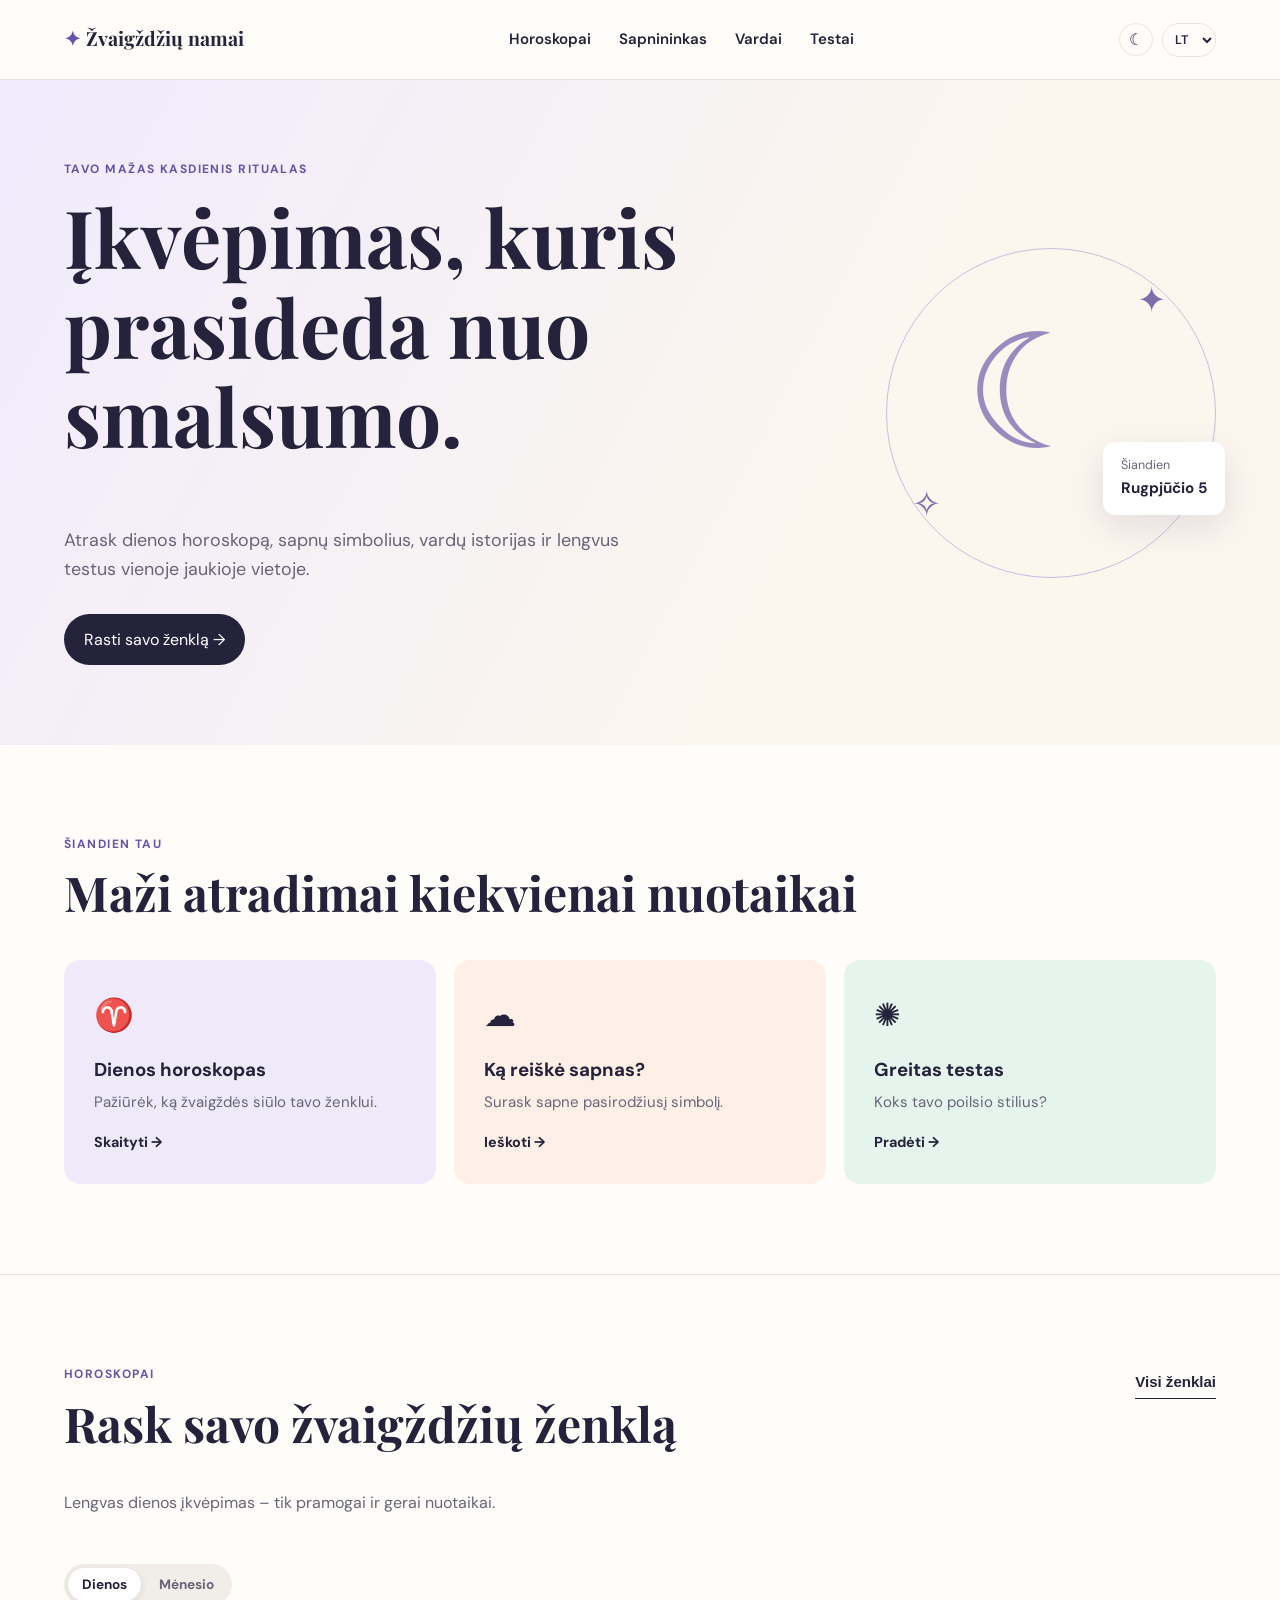
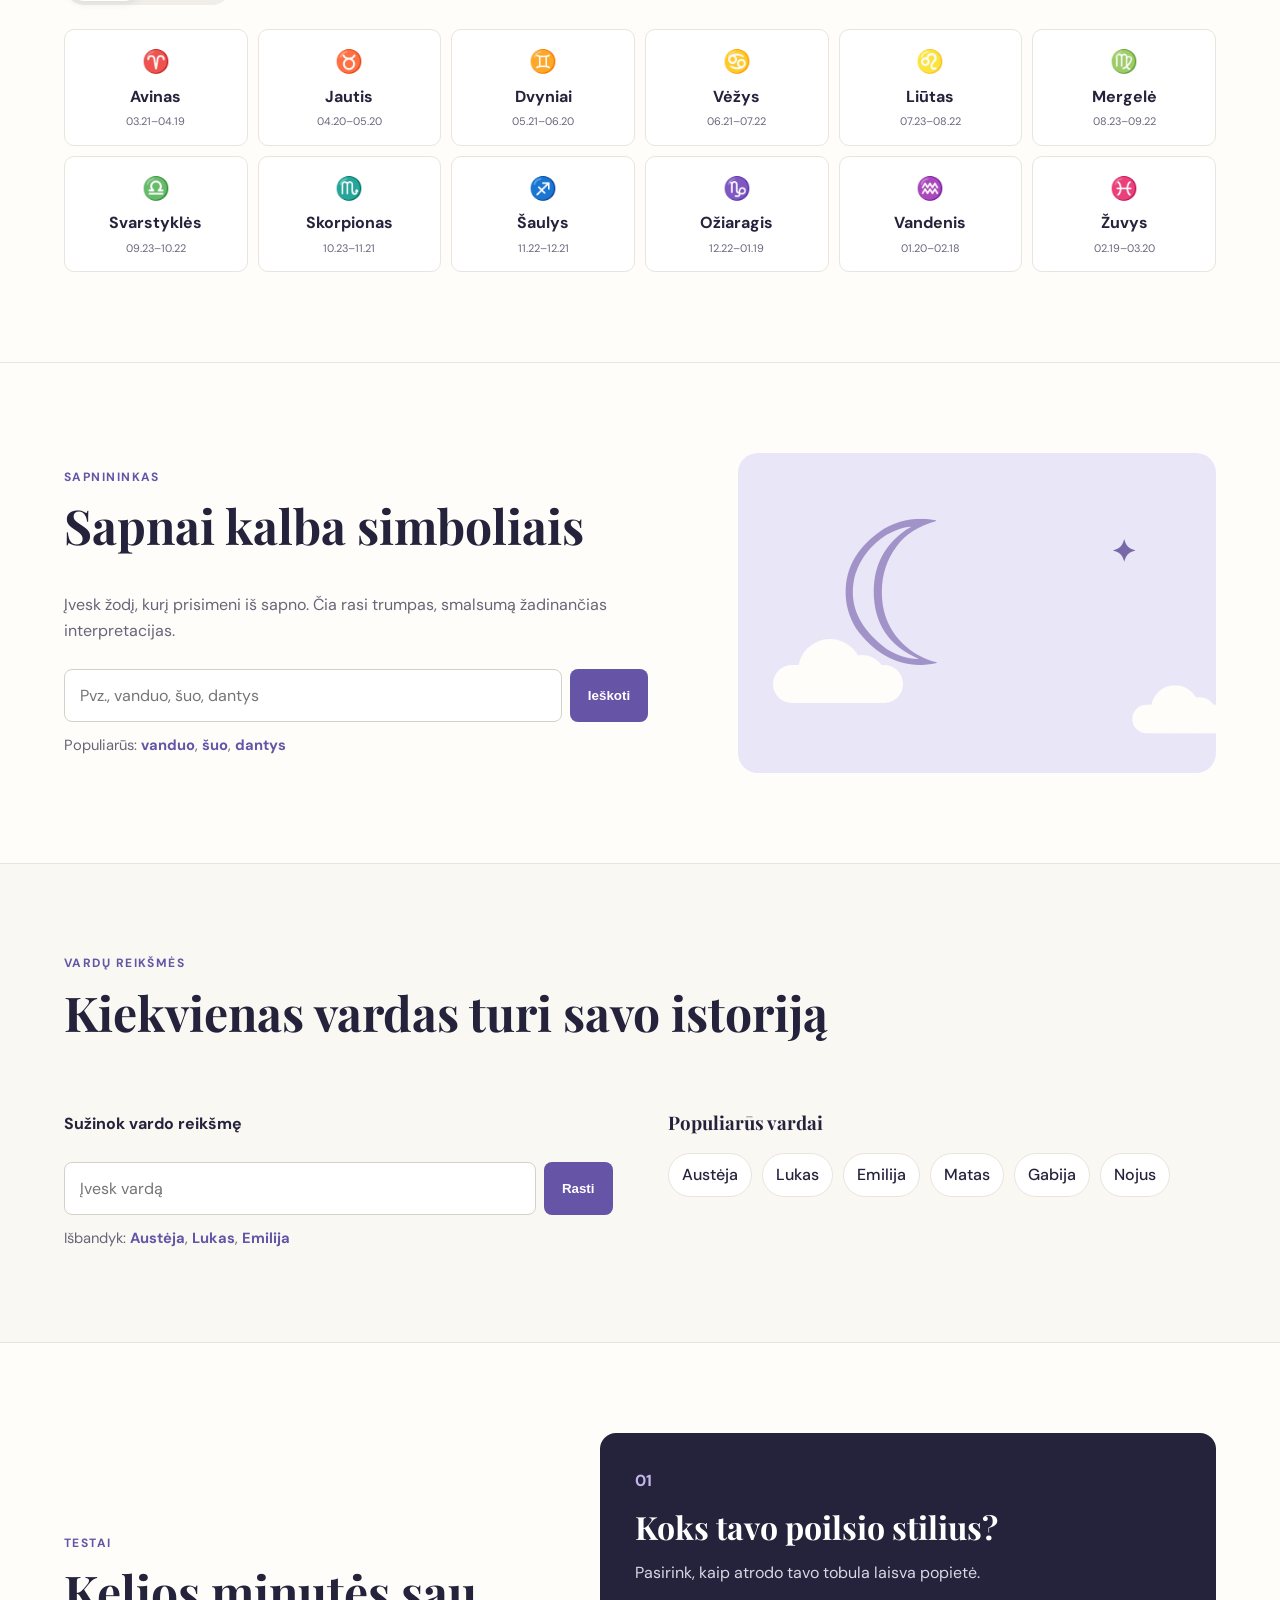
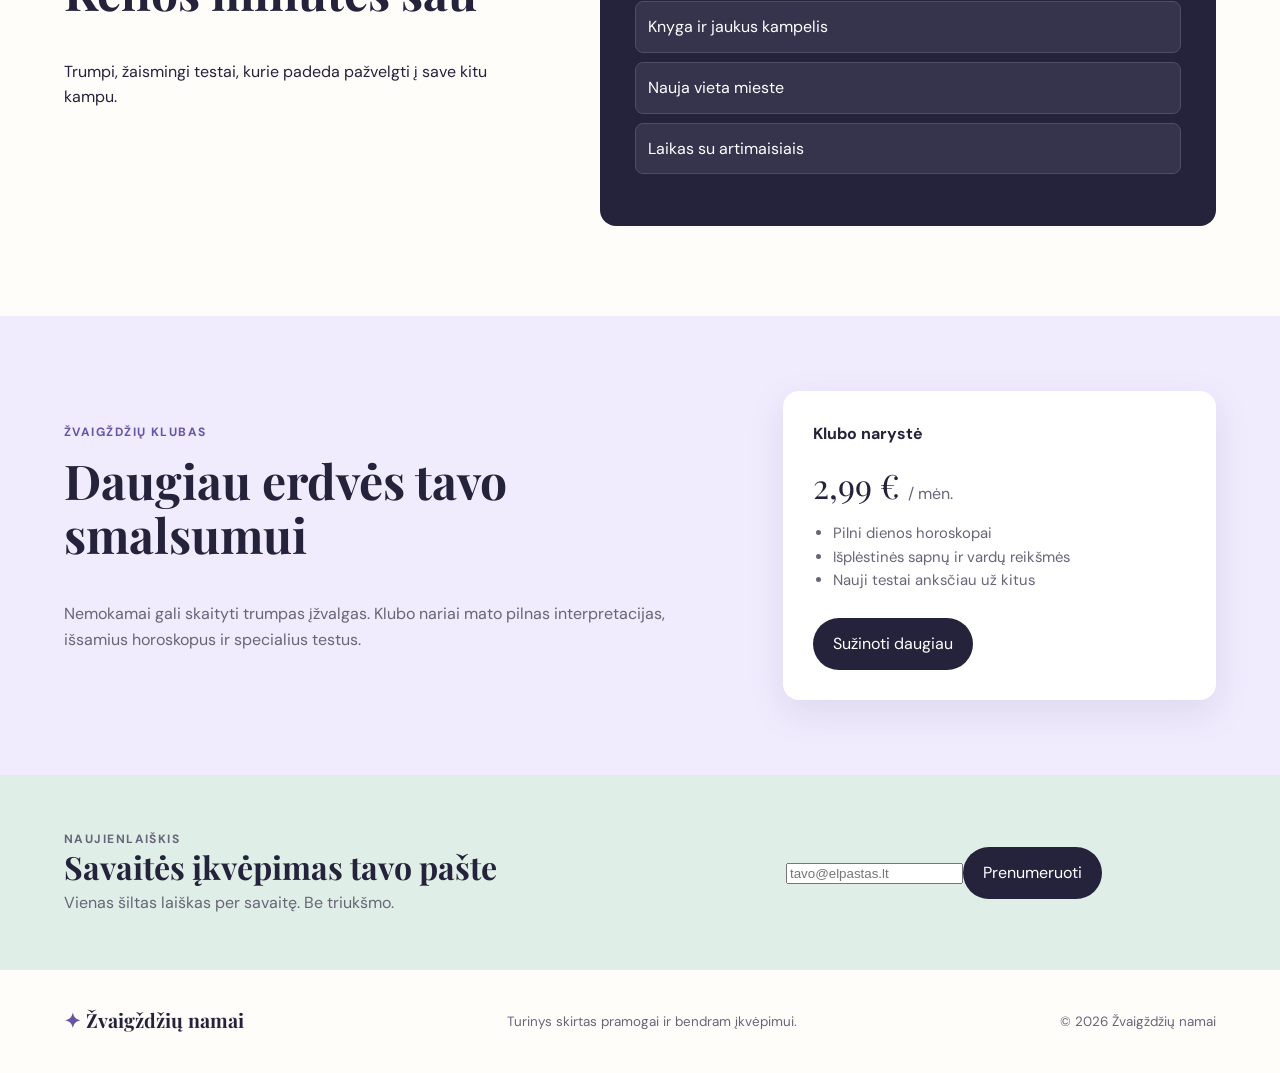
==== index.html @ 0f202338 "Pridėti svetainės pirmąją versiją" ====
<!doctype html>
<html lang="lt">
  <head>
    <meta charset="UTF-8" />
    <meta name="viewport" content="width=device-width, initial-scale=1.0" />
    <meta name="description" content="Lengvas kasdienis įkvėpimas: horoskopai, sapnų reikšmės, vardai ir testai." />
    <title>Žvaigždžių namai – horoskopai, sapnai ir testai</title>
    <link rel="preconnect" href="https://fonts.googleapis.com" />
    <link rel="preconnect" href="https://fonts.gstatic.com" crossorigin />
    <link href="https://fonts.googleapis.com/css2?family=DM+Sans:wght@400;500;600;700&family=Playfair+Display:wght@600;700&display=swap" rel="stylesheet" />
    <link rel="stylesheet" href="styles.css" />
    <link rel="stylesheet" href="membership.css" />
    <link rel="stylesheet" href="preferences.css" />
    <link rel="stylesheet" href="horoscope.css" />
  </head>
  <body>
    <header class="site-header">
      <a class="brand" href="#pradzia" aria-label="Žvaigždžių namai – pradžia"><span class="brand-mark">✦</span> Žvaigždžių namai</a>
      <button class="menu-button" aria-expanded="false" aria-controls="nav">Meniu</button>
      <nav id="nav" aria-label="Pagrindinė navigacija">
        <a href="#horoskopai">Horoskopai</a>
        <a href="#sapnininkas">Sapnininkas</a>
        <a href="#vardai">Vardai</a>
        <a href="#testai">Testai</a>
      </nav>
      <div class="preferences"><button id="theme-toggle" class="theme-toggle" type="button" aria-label="Įjungti tamsų foną">☾</button><select id="language-select" class="language-select" aria-label="Pasirinkti kalbą"><option value="lt">LT</option><option value="en">EN</option><option value="ru">RU</option></select></div>
    </header>

    <main id="pradzia">
      <section class="hero">
        <div class="hero-copy">
          <p class="eyebrow">Tavo mažas kasdienis ritualas</p>
          <h1>Įkvėpimas, kuris prasideda nuo smalsumo.</h1>
          <p class="lead">Atrask dienos horoskopą, sapnų simbolius, vardų istorijas ir lengvus testus vienoje jaukioje vietoje.</p>
          <a class="button" href="#horoskopai">Rasti savo ženklą <span>→</span></a>
        </div>
        <div class="hero-orbit" aria-hidden="true">
          <span class="moon">☾</span><span class="star one">✦</span><span class="star two">✧</span><span class="orbit-label">Šiandien<br><strong>Rugpjūčio 5</strong></span>
        </div>
      </section>

      <section class="today" aria-labelledby="today-title">
        <div>
          <p class="eyebrow">Šiandien tau</p>
          <h2 id="today-title">Maži atradimai kiekvienai nuotaikai</h2>
        </div>
        <div class="feature-grid">
          <a class="feature-card lavender" href="#horoskopai"><span class="card-icon">♈</span><h3>Dienos horoskopas</h3><p>Pažiūrėk, ką žvaigždės siūlo tavo ženklui.</p><span class="card-link">Skaityti →</span></a>
          <a class="feature-card peach" href="#sapnininkas"><span class="card-icon">☁</span><h3>Ką reiškė sapnas?</h3><p>Surask sapne pasirodžiusį simbolį.</p><span class="card-link">Ieškoti →</span></a>
          <a class="feature-card mint" href="#testai"><span class="card-icon">✺</span><h3>Greitas testas</h3><p>Koks tavo poilsio stilius?</p><span class="card-link">Pradėti →</span></a>
        </div>
      </section>

      <section class="content-section horoscope-section" id="horoskopai" aria-labelledby="horoscope-title">
        <div class="section-heading"><div><p class="eyebrow">Horoskopai</p><h2 id="horoscope-title">Rask savo žvaigždžių ženklą</h2><p>Lengvas dienos įkvėpimas – tik pramogai ir gerai nuotaikai.</p></div><button class="text-button" id="show-all-signs">Visi ženklai</button></div>
        <div class="horoscope-tabs" role="tablist" aria-label="Horoskopo laikotarpis"><button class="active" type="button" data-period="daily">Dienos</button><button type="button" data-period="monthly">Mėnesio</button></div>
        <div class="zodiac-grid" id="zodiac-grid"></div>
        <article class="daily-reading" id="daily-reading" aria-live="polite"><p class="reading-label">Pasirink ženklą</p><h3>Tavo dienos žinutė laukia čia</h3><p>Spustelėk savo Zodiako ženklą ir perskaityk trumpą įkvėpimą.</p></article>
      </section>

      <section class="content-section split-section" id="sapnininkas" aria-labelledby="dream-title">
        <div class="section-copy"><p class="eyebrow">Sapnininkas</p><h2 id="dream-title">Sapnai kalba simboliais</h2><p>Įvesk žodį, kurį prisimeni iš sapno. Čia rasi trumpas, smalsumą žadinančias interpretacijas.</p><div class="search-box"><label class="sr-only" for="dream-search">Ieškoti sapno simbolio</label><input id="dream-search" type="search" placeholder="Pvz., vanduo, šuo, dantys" /><button id="dream-button">Ieškoti</button></div><div id="dream-result" class="search-result" aria-live="polite">Populiarūs: <button data-dream="vanduo">vanduo</button>, <button data-dream="šuo">šuo</button>, <button data-dream="dantys">dantys</button></div></div>
        <div class="illustration dream-illustration" aria-hidden="true"><span>☾</span><i class="cloud c1"></i><i class="cloud c2"></i><b>✦</b></div>
      </section>

      <section class="content-section names-section" id="vardai" aria-labelledby="name-title">
        <div class="section-heading"><div><p class="eyebrow">Vardų reikšmės</p><h2 id="name-title">Kiekvienas vardas turi savo istoriją</h2></div></div>
        <div class="names-layout"><div class="name-search"><label for="name-search">Sužinok vardo reikšmę</label><div class="search-box"><input id="name-search" type="search" placeholder="Įvesk vardą" /><button id="name-button">Rasti</button></div><div id="name-result" class="search-result" aria-live="polite">Išbandyk: <button data-name="Austėja">Austėja</button>, <button data-name="Lukas">Lukas</button>, <button data-name="Emilija">Emilija</button></div></div><div class="popular-names"><h3>Populiarūs vardai</h3><div class="name-pills"><button data-name="Austėja">Austėja</button><button data-name="Lukas">Lukas</button><button data-name="Emilija">Emilija</button><button data-name="Matas">Matas</button><button data-name="Gabija">Gabija</button><button data-name="Nojus">Nojus</button></div></div></div>
      </section>

      <section class="content-section quiz-section" id="testai" aria-labelledby="quiz-title">
        <div class="quiz-intro"><p class="eyebrow">Testai</p><h2 id="quiz-title">Kelios minutės sau</h2><p>Trumpi, žaismingi testai, kurie padeda pažvelgti į save kitu kampu.</p></div>
        <div class="quiz-card" id="quiz-card"><span class="quiz-number">01</span><h3>Koks tavo poilsio stilius?</h3><p id="quiz-question">Pasirink, kaip atrodo tavo tobula laisva popietė.</p><div class="quiz-options" id="quiz-options"><button data-result="Ramybės kūrėjas">Knyga ir jaukus kampelis</button><button data-result="Nuotykių ieškotojas">Nauja vieta mieste</button><button data-result="Ryšių puoselėtojas">Laikas su artimaisiais</button></div><p class="quiz-result" id="quiz-result" aria-live="polite"></p></div>
      </section>

      <section class="membership" id="naryste" aria-labelledby="membership-title">
        <div><p class="eyebrow">Žvaigždžių klubas</p><h2 id="membership-title">Daugiau erdvės tavo smalsumui</h2><p>Nemokamai gali skaityti trumpas įžvalgas. Klubo nariai mato pilnas interpretacijas, išsamius horoskopus ir specialius testus.</p></div>
        <div class="price-card"><p class="plan-name">Klubo narystė</p><p class="price">2,99 € <small>/ mėn.</small></p><ul><li>Pilni dienos horoskopai</li><li>Išplėstinės sapnų ir vardų reikšmės</li><li>Nauji testai anksčiau už kitus</li></ul><button class="button open-paywall">Sužinoti daugiau</button></div>
      </section>
      <section class="newsletter"><div><p class="eyebrow">Naujienlaiškis</p><h2>Savaitės įkvėpimas tavo pašte</h2><p>Vienas šiltas laiškas per savaitę. Be triukšmo.</p></div><form id="newsletter-form"><label class="sr-only" for="email">El. pašto adresas</label><input id="email" type="email" placeholder="tavo@elpastas.lt" required /><button class="button" type="submit">Prenumeruoti</button><p id="form-message" aria-live="polite"></p></form></section>
    </main>
    <footer><a class="brand" href="#pradzia"><span class="brand-mark">✦</span> Žvaigždžių namai</a><p>Turinys skirtas pramogai ir bendram įkvėpimui.</p><p>© <span id="year"></span> Žvaigždžių namai</p></footer>
    <dialog class="paywall" id="paywall"><button class="close-modal" aria-label="Uždaryti">×</button><p class="eyebrow">Pilna įžvalga</p><h2>Atrakink daugiau „Žvaigždžių namų“</h2><p>Šis demonstracinis langas rodo, kaip veiks mokamas turinys. Prijungus mokėjimų sistemą, čia lankytojas saugiai pasirinks planą ir apmokės narystę.</p><div class="modal-price"><strong>2,99 € / mėn.</strong><span>Atšauk bet kada</span></div><button class="button" id="demo-unlock">Išbandyti atrakinimą</button><p class="small-print">Demonstraciniame variante pinigai nenuskaičiuojami.</p></dialog>
    <script src="app.js"></script>
    <script src="paywall.js"></script>
    <script src="preferences.js"></script>
    <script src="horoscope.js"></script>
  </body>
</html>
---- styles.css ----
:root{--ink:#25233b;--muted:#686579;--paper:#fffdf9;--lav:#eeeafa;--violet:#6654a7;--peach:#fff0e7;--mint:#e5f4ed;--line:#e9e5de}*{box-sizing:border-box}html{scroll-behavior:smooth}body{margin:0;background:var(--paper);color:var(--ink);font:16px/1.6 'DM Sans',sans-serif}h1,h2,h3,p{margin-top:0}h1,h2{font-family:'Playfair Display',serif;line-height:1.12}h1{font-size:clamp(2.8rem,7vw,5rem);max-width:720px}h2{font-size:clamp(2rem,4vw,3rem)}h3{line-height:1.25}.site-header,main>section,footer{padding-left:max(5vw,24px);padding-right:max(5vw,24px)}.site-header{min-height:80px;display:flex;align-items:center;justify-content:space-between;border-bottom:1px solid var(--line);gap:20px}.brand{font-family:'Playfair Display',serif;font-weight:700;color:var(--ink);text-decoration:none;font-size:1.22rem;white-space:nowrap}.brand-mark{color:var(--violet);font-family:Arial}.site-header nav{display:flex;gap:28px}.site-header nav a,.text-button{color:var(--ink);text-decoration:none;font-weight:600;font-size:.94rem}.menu-button{display:none}.hero{background:linear-gradient(118deg,#f0ebfd 0%,#fbf6ee 65%);min-height:590px;display:flex;align-items:center;justify-content:space-between;gap:40px;padding-top:80px;padding-bottom:80px;overflow:hidden}.eyebrow{color:var(--violet);font-size:.75rem;font-weight:700;letter-spacing:.12em;text-transform:uppercase;margin-bottom:12px}.lead{max-width:570px;font-size:1.12rem;color:var(--muted);margin-bottom:30px}.button{display:inline-flex;gap:13px;align-items:center;border:0;border-radius:99px;background:var(--ink);color:white;padding:13px 20px;text-decoration:none;font-weight:700;cursor:pointer;font:inherit}.button:hover{background:var(--violet)}.hero-orbit{width:330px;height:330px;border:1px solid #c9bfdc;border-radius:50%;position:relative;flex:none}.moon{position:absolute;font:160px/1 Georgia;color:#9b8abd;left:77px;top:65px}.star{position:absolute;color:#806cac;font-size:35px}.one{top:23px;right:49px}.two{bottom:45px;left:25px}.orbit-label{position:absolute;right:-10px;bottom:62px;background:white;padding:14px 18px;border-radius:12px;box-shadow:0 12px 35px #8d7eab33;font-size:.78rem;color:var(--muted)}.orbit-label strong{color:var(--ink);font-size:.95rem}.today,.content-section{padding-top:90px;padding-bottom:90px;max-width:1400px;margin:auto}.today{background:var(--paper)}.feature-grid{display:grid;grid-template-columns:repeat(3,1fr);gap:18px;margin-top:32px}.feature-card{padding:30px;border-radius:16px;color:var(--ink);text-decoration:none;min-height:220px;transition:transform .2s}.feature-card:hover{transform:translateY(-4px)}.lavender{background:var(--lav)}.peach{background:var(--peach)}.mint{background:var(--mint)}.card-icon{font-size:2rem}.feature-card h3{margin:17px 0 8px}.feature-card p{color:var(--muted);font-size:.94rem}.card-link{font-weight:700;font-size:.9rem}.content-section{border-top:1px solid var(--line)}.section-heading{display:flex;justify-content:space-between;gap:20px;align-items:flex-start;margin-bottom:32px}.section-heading p:not(.eyebrow),.section-copy>p:not(.eyebrow){color:var(--muted)}.text-button{border:0;background:none;padding:8px 0;cursor:pointer;border-bottom:1px solid var(--ink)}.zodiac-grid{display:grid;grid-template-columns:repeat(6,1fr);gap:10px}.zodiac-grid button{border:1px solid var(--line);background:white;border-radius:10px;padding:14px 7px;color:var(--ink);cursor:pointer;font:inherit;display:flex;flex-direction:column;align-items:center;gap:4px}.zodiac-grid button:hover,.zodiac-grid button.active{border-color:var(--violet);background:var(--lav)}.zodiac-symbol{font-size:1.4rem;color:var(--violet)}.zodiac-grid small{color:var(--muted);font-size:.68rem}.daily-reading{display:none;background:var(--lav);padding:25px 30px;margin-top:25px;border-radius:12px;max-width:770px}.daily-reading.visible{display:block}.daily-reading h3{margin-bottom:8px}.daily-reading p:last-child{margin-bottom:0;color:var(--muted)}.reading-label{color:var(--violet)!important;font-size:.75rem;font-weight:bold;text-transform:uppercase;letter-spacing:.1em}.split-section{display:grid;grid-template-columns:1.1fr .9fr;gap:90px;align-items:center}.search-box{display:flex;gap:8px;margin:25px 0 12px}.search-box input{min-width:0;flex:1;padding:13px 15px;border:1px solid #d5d0c9;border-radius:8px;background:white;font:inherit}.search-box button{border:0;border-radius:8px;background:var(--violet);color:white;padding:0 18px;font-weight:700;cursor:pointer}.search-result{color:var(--muted);font-size:.92rem;min-height:25px}.search-result button,.name-pills button{padding:0;border:0;background:none;color:var(--violet);font:inherit;font-weight:700;cursor:pointer}.illustration{height:320px;border-radius:20px;position:relative;overflow:hidden}.dream-illustration{background:#e9e6f8}.dream-illustration>span{font:200px/1 Georgia;color:#a193c8;position:absolute;left:91px;top:45px}.dream-illustration>b{position:absolute;right:80px;top:75px;color:#7868aa;font-size:30px}.cloud{position:absolute;background:#fffdf9;border-radius:100px;height:38px;width:130px;bottom:70px}.cloud:before,.cloud:after{content:"";position:absolute;background:#fffdf9;border-radius:50%}.cloud:before{width:64px;height:64px;bottom:0;left:25px}.cloud:after{width:48px;height:48px;bottom:0;left:65px}.c1{left:35px}.c2{right:-30px;bottom:35px;transform:scale(.75)}.names-section{background:#faf8f3}.names-layout{display:grid;grid-template-columns:1fr 1fr;gap:55px}.name-search>label{font-weight:700}.popular-names h3{font-family:'Playfair Display',serif}.name-pills{display:flex;flex-wrap:wrap;gap:10px}.name-pills button{background:white;border:1px solid var(--line);border-radius:99px;padding:8px 13px;color:var(--ink);font-weight:500}.quiz-section{display:grid;grid-template-columns:.85fr 1.15fr;gap:80px;align-items:center}.quiz-card{background:var(--ink);color:white;border-radius:16px;padding:35px}.quiz-number{font-weight:700;color:#c5b6ed}.quiz-card h3{font-family:'Playfair Display',serif;font-size:2rem;margin:13px 0}.quiz-card p{color:#d9d6e5}.quiz-options{display:grid;gap:9px}.quiz-options button{background:#36334d;border:1px solid #514d68;color:white;border-radius:8px;padding:12px;text-align:left;font:inherit;cursor:pointer}.quiz-options button:hover{background:var(--violet)}.quiz-result{font-weight:700;color:white!important;margin:17px 0 0!important}.newsletter{background:#dfeee7;display:flex;justify-content:space-between;align-items:center;gap:30px;padding-top:55px;padding-bottom:55px}.newsletter h2{font-size:2rem;margin-bottom:5px}.newsletter p{margin-bottom:0;color:var(--muted)}.newsletter form{min-width:min(100%,430px)}.newsletter form .button{margin-top:10px}.newsletter #form-message{font-size:.85rem;margin-top:9px}footer{padding-top:35px;padding-bottom:35px;display:flex;gap:25px;justify-content:space-between;align-items:center;font-size:.84rem;color:var(--muted)}footer p{margin:0}.sr-only{position:absolute;width:1px;height:1px;padding:0;margin:-1px;overflow:hidden;clip:rect(0,0,0,0);white-space:nowrap;border:0}@media(max-width:760px){.site-header{min-height:68px;position:relative}.menu-button{display:block;background:none;border:0;font:600 .9rem 'DM Sans';color:var(--ink)}.site-header nav{display:none;position:absolute;z-index:3;top:67px;left:0;right:0;background:white;padding:20px 5vw;flex-direction:column;gap:12px;border-bottom:1px solid var(--line)}.site-header nav.open{display:flex}.hero{padding-top:65px;padding-bottom:55px;min-height:0}.hero-orbit{display:none}.feature-grid,.split-section,.names-layout,.quiz-section{grid-template-columns:1fr}.today,.content-section{padding-top:60px;padding-bottom:60px}.zodiac-grid{grid-template-columns:repeat(3,1fr)}.split-section,.quiz-section{gap:38px}.illustration{height:240px}.newsletter,footer{display:block}.newsletter form{margin-top:25px}.newsletter form .button{width:100%;justify-content:center}footer>*{margin-bottom:16px!important}.section-heading{display:block}.section-heading>.text-button{margin-top:8px}}
---- membership.css ----
.membership{background:#f0ebfd;display:grid;grid-template-columns:1.2fr .8fr;gap:70px;align-items:center;padding-top:75px;padding-bottom:75px}.membership>div:first-child{max-width:650px}.membership>div:first-child>p:not(.eyebrow){color:var(--muted)}.price-card{padding:30px;background:#fff;border-radius:16px;box-shadow:0 12px 35px #786da026}.plan-name{font-weight:700}.price{font:2.1rem 'Playfair Display',serif;margin-bottom:15px}.price small{font:400 1rem 'DM Sans',sans-serif;color:var(--muted)}.price-card ul{padding-left:20px;color:var(--muted);font-size:.93rem;margin-bottom:25px}.paywall{border:0;border-radius:18px;padding:38px;max-width:510px;color:var(--ink);box-shadow:0 25px 80px #25233b55}.paywall::backdrop{background:#25233b99}.paywall h2{font-size:2.2rem}.paywall>p:not(.eyebrow){color:var(--muted)}.close-modal{position:absolute;right:15px;top:10px;border:0;background:none;font-size:2rem;cursor:pointer;color:var(--muted)}.modal-price{border-radius:10px;background:var(--lav);padding:15px 18px;margin:22px 0;display:flex;justify-content:space-between;align-items:center}.modal-price span,.small-print{font-size:.8rem;color:var(--muted)}.small-print{margin:12px 0 0!important}.premium-locked{position:relative}.premium-locked:after{content:'';position:absolute;inset:0;background:linear-gradient(90deg,transparent 0%,#eeeafa 80%);pointer-events:none}.unlock-inline{position:relative;z-index:1;border:0;background:var(--violet);color:#fff;border-radius:99px;padding:8px 13px;font:700 .82rem 'DM Sans';cursor:pointer;margin-top:4px}@media(max-width:760px){.membership{grid-template-columns:1fr;gap:28px;padding-top:55px;padding-bottom:55px}.paywall{padding:30px 24px;width:calc(100% - 28px)}}
---- preferences.css ----
[data-theme="dark"]{--ink:#f2eff8;--muted:#c6c0d1;--paper:#1d1a29;--lav:#302a43;--violet:#b7a5ef;--peach:#3d2c2b;--mint:#233a34;--line:#40394c}[data-theme="dark"] .site-header,[data-theme="dark"] .newsletter,[data-theme="dark"] .names-section{background:#252131}[data-theme="dark"] .zodiac-grid button,[data-theme="dark"] .price-card,[data-theme="dark"] .name-pills button,[data-theme="dark"] .orbit-label,[data-theme="dark"] .search-box input{background:#2b2638;color:var(--ink);border-color:#514a5d}[data-theme="dark"] .feature-card.peach{background:#3d2c2b}[data-theme="dark"] .feature-card.mint{background:#233a34}[data-theme="dark"] .dream-illustration{background:#302a43}[data-theme="dark"] .cloud,[data-theme="dark"] .cloud:before,[data-theme="dark"] .cloud:after{background:#2b2638}[data-theme="dark"] .paywall{background:#2b2638}[data-theme="dark"] .modal-price{background:#38304e}.preferences{display:flex;align-items:center;gap:9px}.theme-toggle{border:1px solid var(--line);background:transparent;color:var(--ink);border-radius:99px;padding:6px 9px;font-size:1rem;cursor:pointer}.language-select{border:1px solid var(--line);color:var(--ink);background:transparent;border-radius:99px;padding:7px 8px;font:600 .78rem 'DM Sans';cursor:pointer}@media(max-width:760px){.preferences{margin-left:auto}.site-header .brand{font-size:1rem}.language-select{max-width:62px}}
---- horoscope.css ----
.horoscope-tabs{display:inline-flex;gap:4px;padding:4px;background:#f1eee9;border-radius:99px;margin:0 0 24px}.horoscope-tabs button{border:0;background:transparent;color:var(--muted);border-radius:99px;padding:8px 14px;font:700 .85rem 'DM Sans';cursor:pointer}.horoscope-tabs button.active{background:#fff;color:var(--ink);box-shadow:0 2px 8px #25233b18}[data-theme="dark"] .horoscope-tabs{background:#302a43}[data-theme="dark"] .horoscope-tabs button.active{background:#49415e;color:var(--ink)}.reading-period{font-size:.77rem;color:var(--violet)!important;font-weight:700;letter-spacing:.08em;text-transform:uppercase}
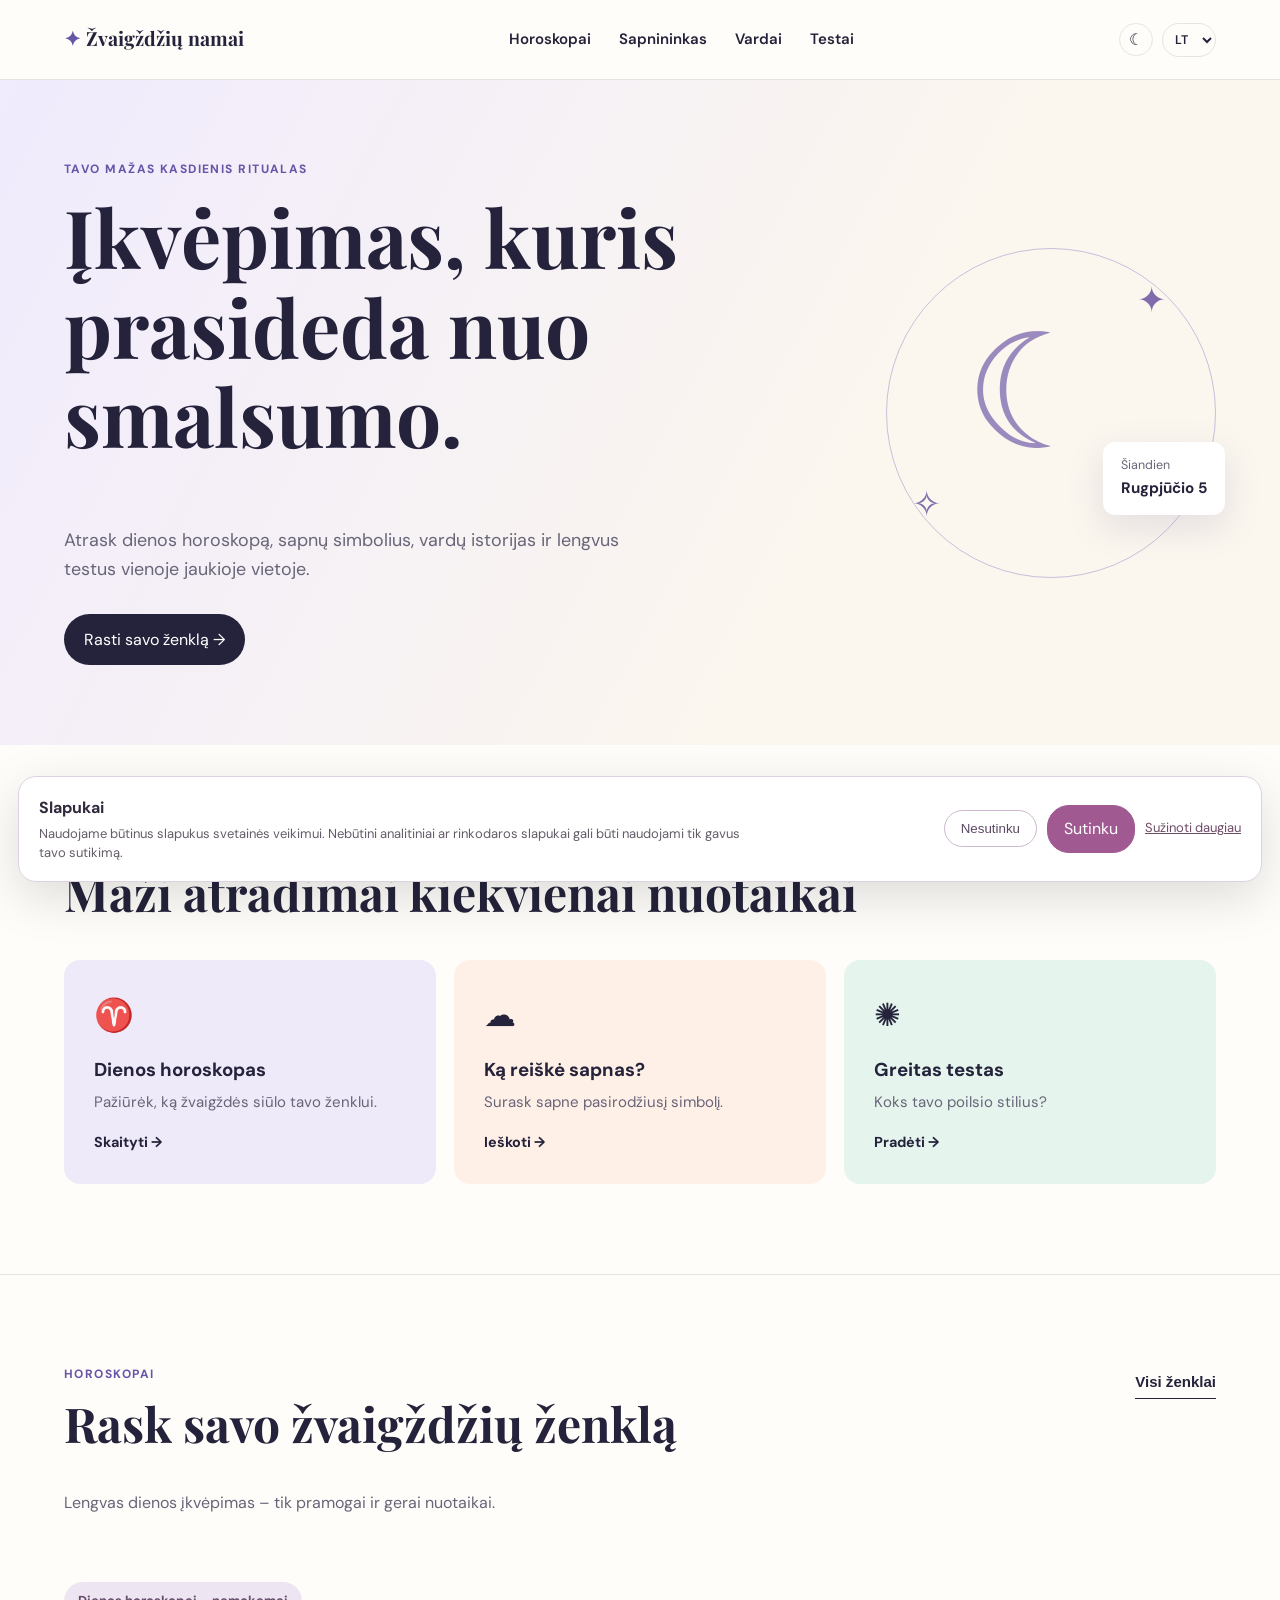
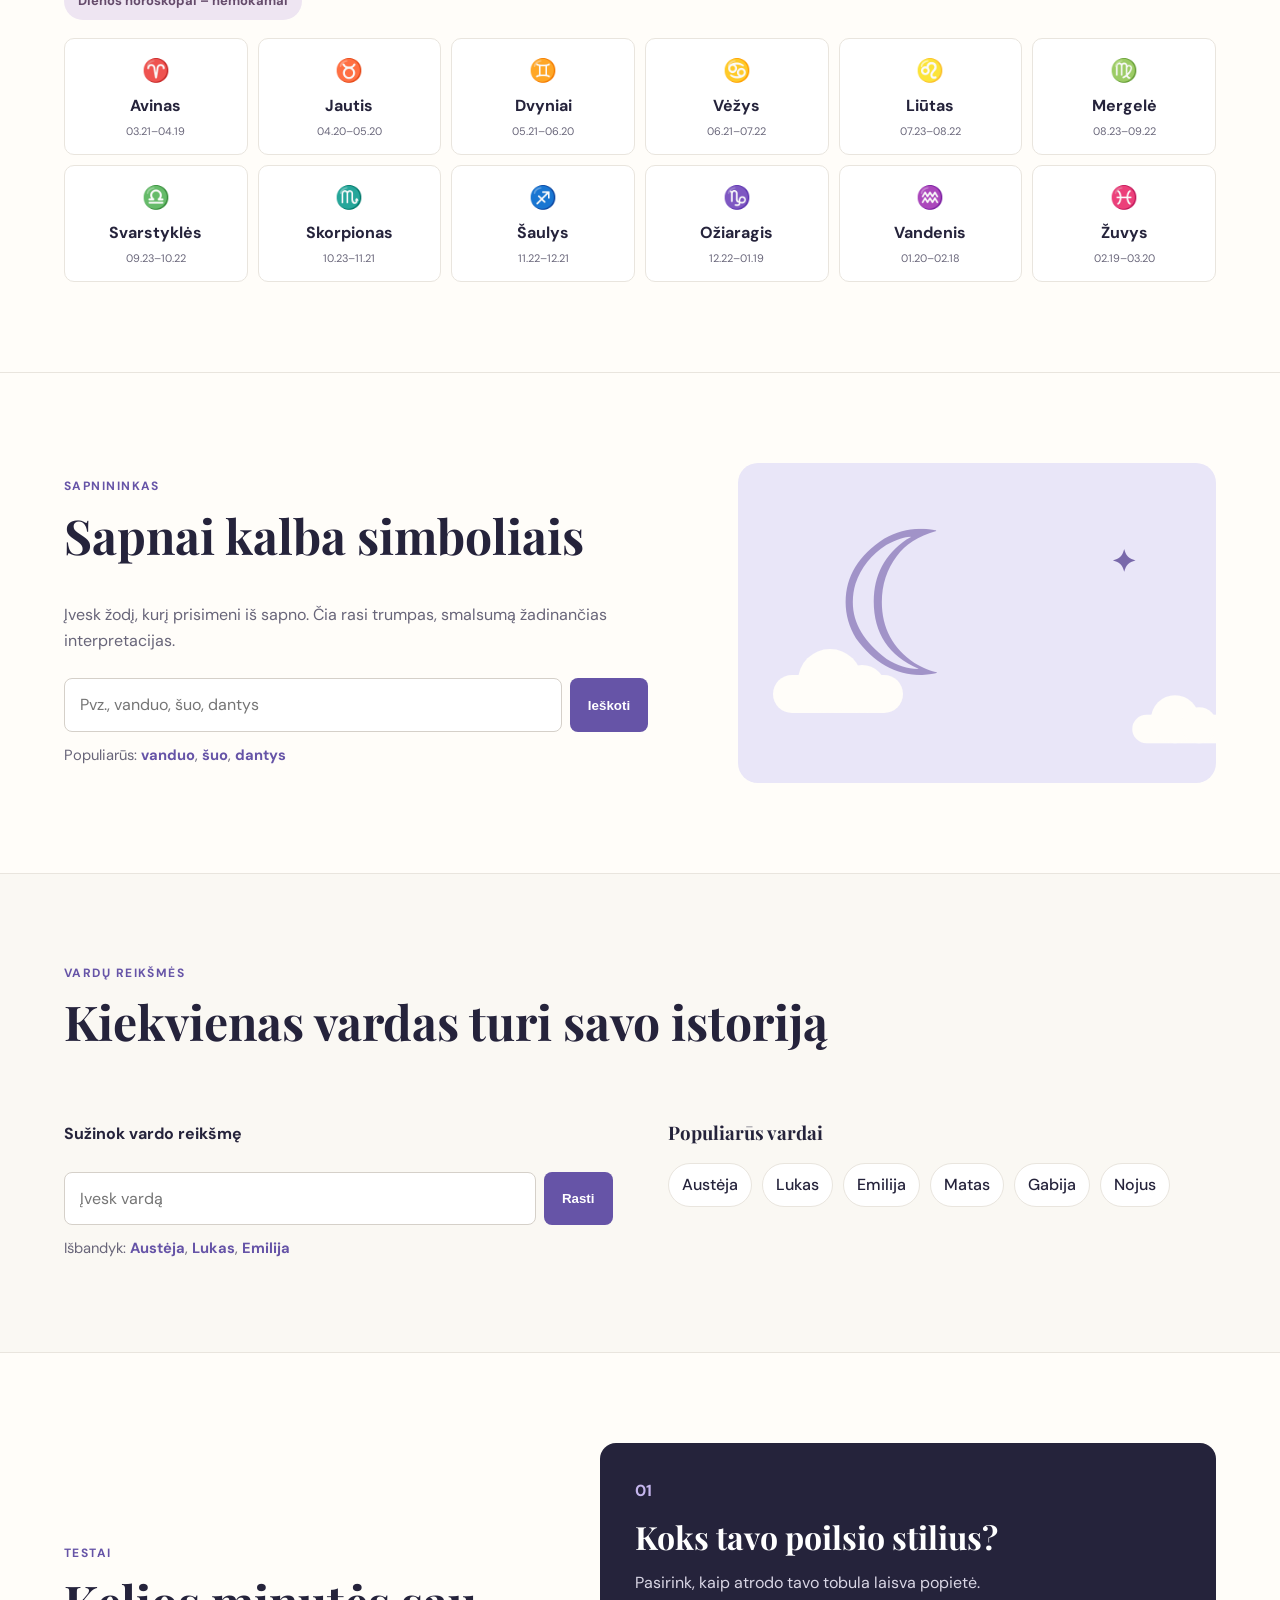
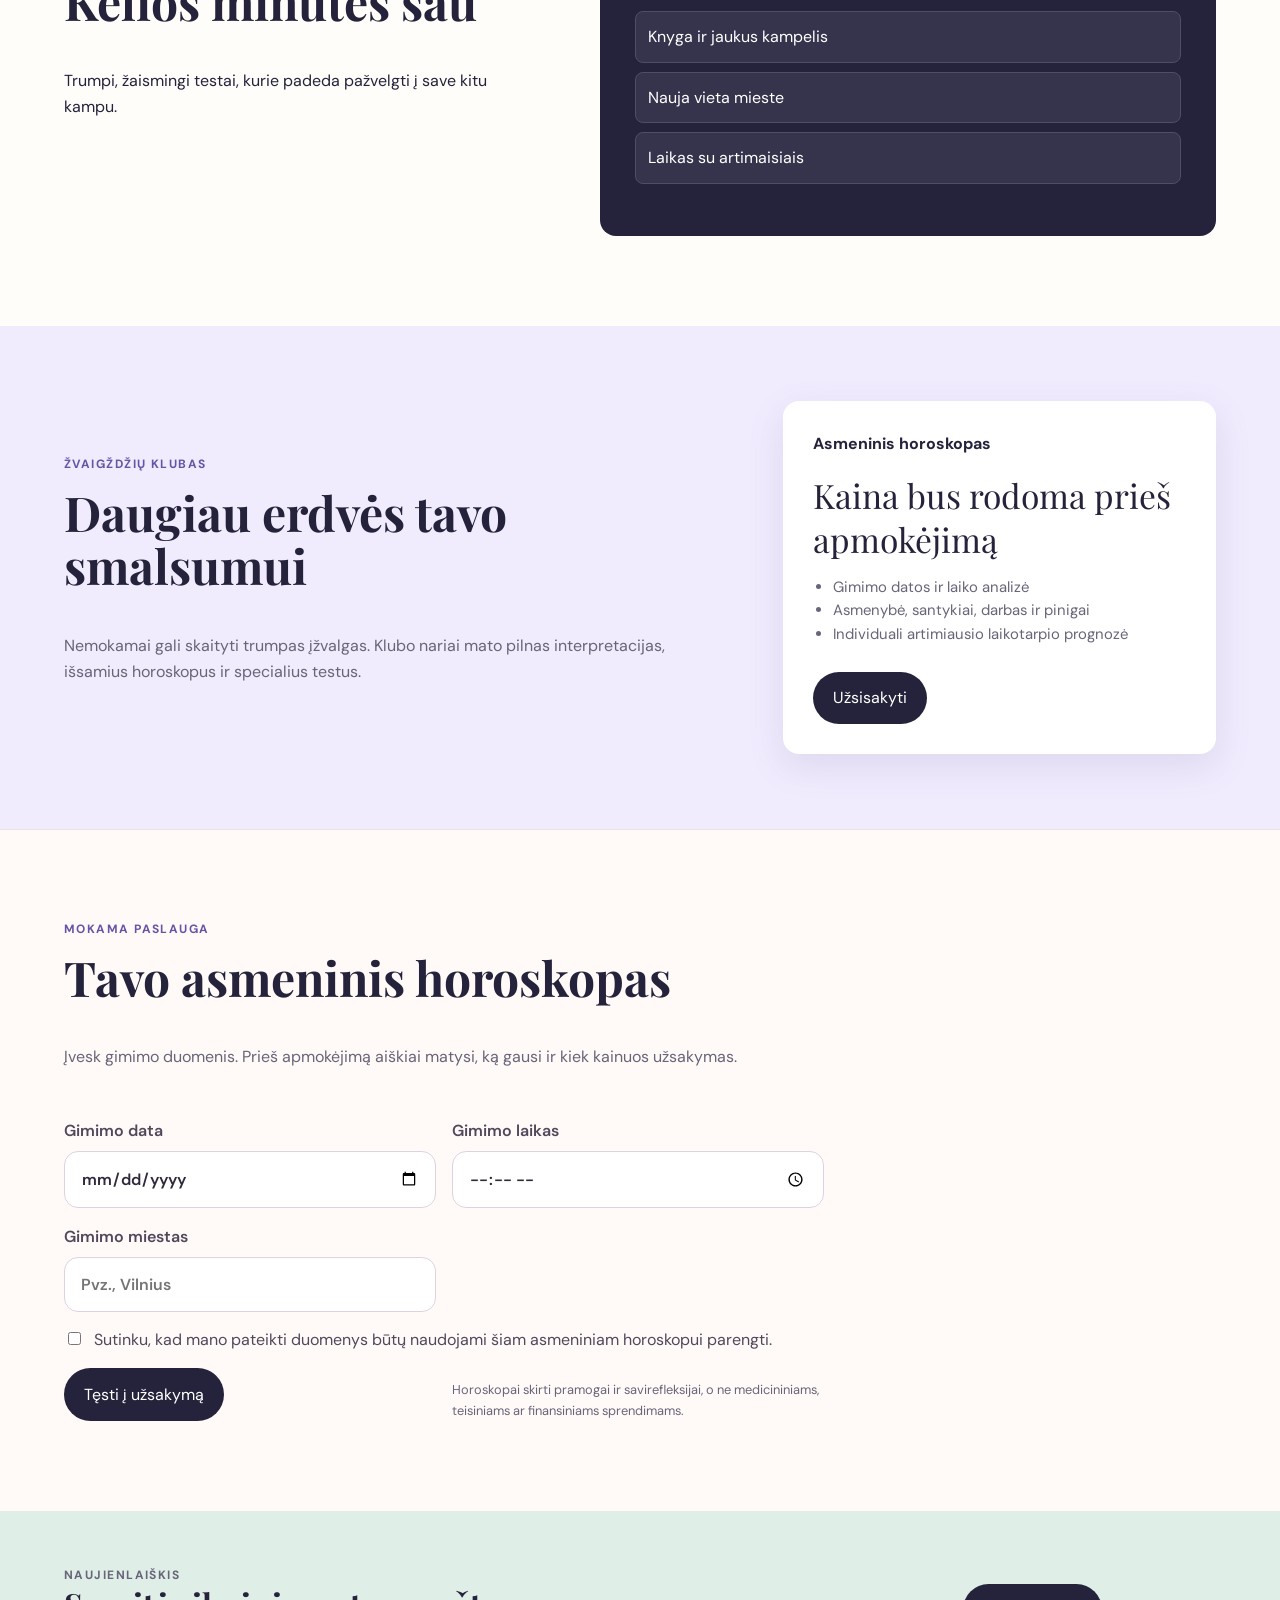
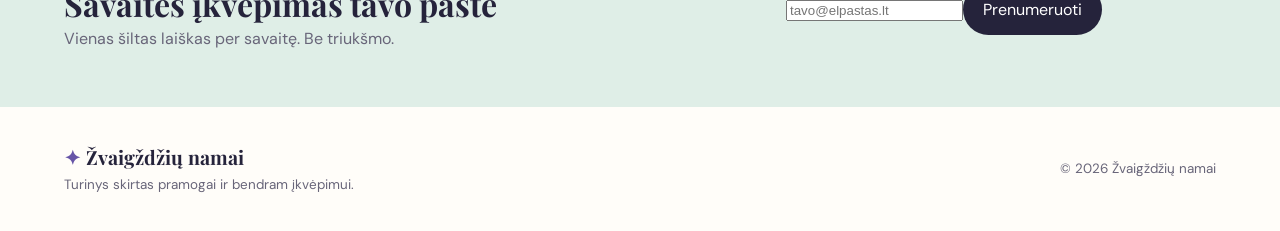
==== commit 6fa594f5: "Add files via upload" ====
--- a/index.html
+++ b/index.html
@@ -12,6 +12,7 @@
     <link rel="stylesheet" href="membership.css" />
     <link rel="stylesheet" href="preferences.css" />
     <link rel="stylesheet" href="horoscope.css" />
+    <link rel="stylesheet" href="dark-mode.css" />
   </head>
   <body>
     <header class="site-header">
@@ -53,7 +54,7 @@
 
       <section class="content-section horoscope-section" id="horoskopai" aria-labelledby="horoscope-title">
         <div class="section-heading"><div><p class="eyebrow">Horoskopai</p><h2 id="horoscope-title">Rask savo žvaigždžių ženklą</h2><p>Lengvas dienos įkvėpimas – tik pramogai ir gerai nuotaikai.</p></div><button class="text-button" id="show-all-signs">Visi ženklai</button></div>
-        <div class="horoscope-tabs" role="tablist" aria-label="Horoskopo laikotarpis"><button class="active" type="button" data-period="daily">Dienos</button><button type="button" data-period="monthly">Mėnesio</button></div>
+        <div class="free-badge">Dienos horoskopai – nemokamai</div>
         <div class="zodiac-grid" id="zodiac-grid"></div>
         <article class="daily-reading" id="daily-reading" aria-live="polite"><p class="reading-label">Pasirink ženklą</p><h3>Tavo dienos žinutė laukia čia</h3><p>Spustelėk savo Zodiako ženklą ir perskaityk trumpą įkvėpimą.</p></article>
       </section>
@@ -74,14 +75,68 @@
       </section>
 
       <section class="membership" id="naryste" aria-labelledby="membership-title">
-        <div><p class="eyebrow">Žvaigždžių klubas</p><h2 id="membership-title">Daugiau erdvės tavo smalsumui</h2><p>Nemokamai gali skaityti trumpas įžvalgas. Klubo nariai mato pilnas interpretacijas, išsamius horoskopus ir specialius testus.</p></div>
-        <div class="price-card"><p class="plan-name">Klubo narystė</p><p class="price">2,99 € <small>/ mėn.</small></p><ul><li>Pilni dienos horoskopai</li><li>Išplėstinės sapnų ir vardų reikšmės</li><li>Nauji testai anksčiau už kitus</li></ul><button class="button open-paywall">Sužinoti daugiau</button></div>
+        <div>
+          <p class="eyebrow">Žvaigždžių klubas</p>
+          <h2 id="membership-title">Asmeninis horoskopas pagal tavo gimimo duomenis</h2>
+          <p>Dienos horoskopai yra nemokami. Jei nori gilesnės, individualiai tavo gimimo duomenims pritaikytos analizės, gali užsisakyti mokamą asmeninį horoskopą.</p>
+        </div>
+        <div class="price-card">
+          <p class="plan-name">Asmeninis horoskopas</p>
+          <p class="price">Kaina bus rodoma prieš apmokėjimą</p>
+          <ul>
+            <li>Gimimo datos ir laiko analizė</li>
+            <li>Asmenybė, santykiai, darbas ir pinigai</li>
+            <li>Individuali artimiausio laikotarpio prognozė</li>
+          </ul>
+          <a class="button" href="#asmeninis-horoskopas">Užsisakyti</a>
+        </div>
+      </section>
+
+      <section class="content-section personal-horoscope-section" id="asmeninis-horoskopas" aria-labelledby="personal-horoscope-title">
+        <div class="section-heading">
+          <div>
+            <p class="eyebrow">Mokama paslauga</p>
+            <h2 id="personal-horoscope-title">Tavo asmeninis horoskopas</h2>
+            <p>Įvesk gimimo duomenis. Prieš apmokėjimą aiškiai matysi, ką gausi ir kiek kainuos užsakymas.</p>
+          </div>
+        </div>
+        <form id="personal-horoscope-form" class="personal-form">
+          <label>Gimimo data<input id="birth-date" type="date" required></label>
+          <label>Gimimo laikas<input id="birth-time" type="time"></label>
+          <label>Gimimo miestas<input id="birth-place" type="text" placeholder="Pvz., Vilnius" required></label>
+          <label class="consent-row"><input id="personal-consent" type="checkbox" required> Sutinku, kad mano pateikti duomenys būtų naudojami šiam asmeniniam horoskopui parengti.</label>
+          <button class="button" type="submit">Tęsti į užsakymą</button>
+          <p class="small-print">Horoskopai skirti pramogai ir savirefleksijai, o ne medicininiams, teisiniams ar finansiniams sprendimams.</p>
+        </form>
       </section>
       <section class="newsletter"><div><p class="eyebrow">Naujienlaiškis</p><h2>Savaitės įkvėpimas tavo pašte</h2><p>Vienas šiltas laiškas per savaitę. Be triukšmo.</p></div><form id="newsletter-form"><label class="sr-only" for="email">El. pašto adresas</label><input id="email" type="email" placeholder="tavo@elpastas.lt" required /><button class="button" type="submit">Prenumeruoti</button><p id="form-message" aria-live="polite"></p></form></section>
     </main>
-    <footer><a class="brand" href="#pradzia"><span class="brand-mark">✦</span> Žvaigždžių namai</a><p>Turinys skirtas pramogai ir bendram įkvėpimui.</p><p>© <span id="year"></span> Žvaigždžių namai</p></footer>
+    <footer>
+      <div>
+        <a class="brand" href="#pradzia"><span class="brand-mark">✦</span> Žvaigždžių namai</a>
+        <p>Turinys skirtas pramogai ir bendram įkvėpimui.</p>
+      </div>
+      <nav class="footer-links" aria-label="Teisinė informacija">
+        <a href="pirkimo-taisykles.html">Pirkimo taisyklės</a>
+        <a href="privatumo-politika.html">Privatumo politika</a>
+        <a href="slapuku-politika.html">Slapukų politika</a>
+        <a href="sutarties-atsisakymas.html">Sutarties atsisakymas</a>
+        <a href="kontaktai.html">Kontaktai</a>
+      </nav>
+      <p>© <span id="year"></span> Žvaigždžių namai</p>
+    </footer>
+
+    <div class="cookie-banner" id="cookie-banner" role="dialog" aria-label="Slapukų nustatymai">
+      <div><strong>Slapukai</strong><p>Naudojame būtinus slapukus svetainės veikimui. Nebūtini analitiniai ar rinkodaros slapukai gali būti naudojami tik gavus tavo sutikimą.</p></div>
+      <div class="cookie-actions">
+        <button id="cookie-reject" type="button">Nesutinku</button>
+        <button id="cookie-accept" class="button" type="button">Sutinku</button>
+        <a href="slapuku-politika.html">Sužinoti daugiau</a>
+      </div>
+    </div>
     <dialog class="paywall" id="paywall"><button class="close-modal" aria-label="Uždaryti">×</button><p class="eyebrow">Pilna įžvalga</p><h2>Atrakink daugiau „Žvaigždžių namų“</h2><p>Šis demonstracinis langas rodo, kaip veiks mokamas turinys. Prijungus mokėjimų sistemą, čia lankytojas saugiai pasirinks planą ir apmokės narystę.</p><div class="modal-price"><strong>2,99 € / mėn.</strong><span>Atšauk bet kada</span></div><button class="button" id="demo-unlock">Išbandyti atrakinimą</button><p class="small-print">Demonstraciniame variante pinigai nenuskaičiuojami.</p></dialog>
     <script src="app.js"></script>
+    <script src="personal-horoscope.js"></script>
     <script src="paywall.js"></script>
     <script src="preferences.js"></script>
     <script src="horoscope.js"></script>
--- a/styles.css
+++ b/styles.css
@@ -1 +1,31 @@
 :root{--ink:#25233b;--muted:#686579;--paper:#fffdf9;--lav:#eeeafa;--violet:#6654a7;--peach:#fff0e7;--mint:#e5f4ed;--line:#e9e5de}*{box-sizing:border-box}html{scroll-behavior:smooth}body{margin:0;background:var(--paper);color:var(--ink);font:16px/1.6 'DM Sans',sans-serif}h1,h2,h3,p{margin-top:0}h1,h2{font-family:'Playfair Display',serif;line-height:1.12}h1{font-size:clamp(2.8rem,7vw,5rem);max-width:720px}h2{font-size:clamp(2rem,4vw,3rem)}h3{line-height:1.25}.site-header,main>section,footer{padding-left:max(5vw,24px);padding-right:max(5vw,24px)}.site-header{min-height:80px;display:flex;align-items:center;justify-content:space-between;border-bottom:1px solid var(--line);gap:20px}.brand{font-family:'Playfair Display',serif;font-weight:700;color:var(--ink);text-decoration:none;font-size:1.22rem;white-space:nowrap}.brand-mark{color:var(--violet);font-family:Arial}.site-header nav{display:flex;gap:28px}.site-header nav a,.text-button{color:var(--ink);text-decoration:none;font-weight:600;font-size:.94rem}.menu-button{display:none}.hero{background:linear-gradient(118deg,#f0ebfd 0%,#fbf6ee 65%);min-height:590px;display:flex;align-items:center;justify-content:space-between;gap:40px;padding-top:80px;padding-bottom:80px;overflow:hidden}.eyebrow{color:var(--violet);font-size:.75rem;font-weight:700;letter-spacing:.12em;text-transform:uppercase;margin-bottom:12px}.lead{max-width:570px;font-size:1.12rem;color:var(--muted);margin-bottom:30px}.button{display:inline-flex;gap:13px;align-items:center;border:0;border-radius:99px;background:var(--ink);color:white;padding:13px 20px;text-decoration:none;font-weight:700;cursor:pointer;font:inherit}.button:hover{background:var(--violet)}.hero-orbit{width:330px;height:330px;border:1px solid #c9bfdc;border-radius:50%;position:relative;flex:none}.moon{position:absolute;font:160px/1 Georgia;color:#9b8abd;left:77px;top:65px}.star{position:absolute;color:#806cac;font-size:35px}.one{top:23px;right:49px}.two{bottom:45px;left:25px}.orbit-label{position:absolute;right:-10px;bottom:62px;background:white;padding:14px 18px;border-radius:12px;box-shadow:0 12px 35px #8d7eab33;font-size:.78rem;color:var(--muted)}.orbit-label strong{color:var(--ink);font-size:.95rem}.today,.content-section{padding-top:90px;padding-bottom:90px;max-width:1400px;margin:auto}.today{background:var(--paper)}.feature-grid{display:grid;grid-template-columns:repeat(3,1fr);gap:18px;margin-top:32px}.feature-card{padding:30px;border-radius:16px;color:var(--ink);text-decoration:none;min-height:220px;transition:transform .2s}.feature-card:hover{transform:translateY(-4px)}.lavender{background:var(--lav)}.peach{background:var(--peach)}.mint{background:var(--mint)}.card-icon{font-size:2rem}.feature-card h3{margin:17px 0 8px}.feature-card p{color:var(--muted);font-size:.94rem}.card-link{font-weight:700;font-size:.9rem}.content-section{border-top:1px solid var(--line)}.section-heading{display:flex;justify-content:space-between;gap:20px;align-items:flex-start;margin-bottom:32px}.section-heading p:not(.eyebrow),.section-copy>p:not(.eyebrow){color:var(--muted)}.text-button{border:0;background:none;padding:8px 0;cursor:pointer;border-bottom:1px solid var(--ink)}.zodiac-grid{display:grid;grid-template-columns:repeat(6,1fr);gap:10px}.zodiac-grid button{border:1px solid var(--line);background:white;border-radius:10px;padding:14px 7px;color:var(--ink);cursor:pointer;font:inherit;display:flex;flex-direction:column;align-items:center;gap:4px}.zodiac-grid button:hover,.zodiac-grid button.active{border-color:var(--violet);background:var(--lav)}.zodiac-symbol{font-size:1.4rem;color:var(--violet)}.zodiac-grid small{color:var(--muted);font-size:.68rem}.daily-reading{display:none;background:var(--lav);padding:25px 30px;margin-top:25px;border-radius:12px;max-width:770px}.daily-reading.visible{display:block}.daily-reading h3{margin-bottom:8px}.daily-reading p:last-child{margin-bottom:0;color:var(--muted)}.reading-label{color:var(--violet)!important;font-size:.75rem;font-weight:bold;text-transform:uppercase;letter-spacing:.1em}.split-section{display:grid;grid-template-columns:1.1fr .9fr;gap:90px;align-items:center}.search-box{display:flex;gap:8px;margin:25px 0 12px}.search-box input{min-width:0;flex:1;padding:13px 15px;border:1px solid #d5d0c9;border-radius:8px;background:white;font:inherit}.search-box button{border:0;border-radius:8px;background:var(--violet);color:white;padding:0 18px;font-weight:700;cursor:pointer}.search-result{color:var(--muted);font-size:.92rem;min-height:25px}.search-result button,.name-pills button{padding:0;border:0;background:none;color:var(--violet);font:inherit;font-weight:700;cursor:pointer}.illustration{height:320px;border-radius:20px;position:relative;overflow:hidden}.dream-illustration{background:#e9e6f8}.dream-illustration>span{font:200px/1 Georgia;color:#a193c8;position:absolute;left:91px;top:45px}.dream-illustration>b{position:absolute;right:80px;top:75px;color:#7868aa;font-size:30px}.cloud{position:absolute;background:#fffdf9;border-radius:100px;height:38px;width:130px;bottom:70px}.cloud:before,.cloud:after{content:"";position:absolute;background:#fffdf9;border-radius:50%}.cloud:before{width:64px;height:64px;bottom:0;left:25px}.cloud:after{width:48px;height:48px;bottom:0;left:65px}.c1{left:35px}.c2{right:-30px;bottom:35px;transform:scale(.75)}.names-section{background:#faf8f3}.names-layout{display:grid;grid-template-columns:1fr 1fr;gap:55px}.name-search>label{font-weight:700}.popular-names h3{font-family:'Playfair Display',serif}.name-pills{display:flex;flex-wrap:wrap;gap:10px}.name-pills button{background:white;border:1px solid var(--line);border-radius:99px;padding:8px 13px;color:var(--ink);font-weight:500}.quiz-section{display:grid;grid-template-columns:.85fr 1.15fr;gap:80px;align-items:center}.quiz-card{background:var(--ink);color:white;border-radius:16px;padding:35px}.quiz-number{font-weight:700;color:#c5b6ed}.quiz-card h3{font-family:'Playfair Display',serif;font-size:2rem;margin:13px 0}.quiz-card p{color:#d9d6e5}.quiz-options{display:grid;gap:9px}.quiz-options button{background:#36334d;border:1px solid #514d68;color:white;border-radius:8px;padding:12px;text-align:left;font:inherit;cursor:pointer}.quiz-options button:hover{background:var(--violet)}.quiz-result{font-weight:700;color:white!important;margin:17px 0 0!important}.newsletter{background:#dfeee7;display:flex;justify-content:space-between;align-items:center;gap:30px;padding-top:55px;padding-bottom:55px}.newsletter h2{font-size:2rem;margin-bottom:5px}.newsletter p{margin-bottom:0;color:var(--muted)}.newsletter form{min-width:min(100%,430px)}.newsletter form .button{margin-top:10px}.newsletter #form-message{font-size:.85rem;margin-top:9px}footer{padding-top:35px;padding-bottom:35px;display:flex;gap:25px;justify-content:space-between;align-items:center;font-size:.84rem;color:var(--muted)}footer p{margin:0}.sr-only{position:absolute;width:1px;height:1px;padding:0;margin:-1px;overflow:hidden;clip:rect(0,0,0,0);white-space:nowrap;border:0}@media(max-width:760px){.site-header{min-height:68px;position:relative}.menu-button{display:block;background:none;border:0;font:600 .9rem 'DM Sans';color:var(--ink)}.site-header nav{display:none;position:absolute;z-index:3;top:67px;left:0;right:0;background:white;padding:20px 5vw;flex-direction:column;gap:12px;border-bottom:1px solid var(--line)}.site-header nav.open{display:flex}.hero{padding-top:65px;padding-bottom:55px;min-height:0}.hero-orbit{display:none}.feature-grid,.split-section,.names-layout,.quiz-section{grid-template-columns:1fr}.today,.content-section{padding-top:60px;padding-bottom:60px}.zodiac-grid{grid-template-columns:repeat(3,1fr)}.split-section,.quiz-section{gap:38px}.illustration{height:240px}.newsletter,footer{display:block}.newsletter form{margin-top:25px}.newsletter form .button{width:100%;justify-content:center}footer>*{margin-bottom:16px!important}.section-heading{display:block}.section-heading>.text-button{margin-top:8px}}
+
+
+/* Personal horoscope + legal UI */
+.personal-horoscope-section { background:#fffaf8; }
+.personal-form { max-width:760px; display:grid; grid-template-columns:repeat(2,1fr); gap:16px; margin-top:25px; }
+.personal-form label { display:grid; gap:7px; color:#51485b; font-weight:600; }
+.personal-form input[type="date"],
+.personal-form input[type="time"],
+.personal-form input[type="text"] { padding:14px 16px; border:1px solid #ded2e0; border-radius:14px; background:#fff; color:#30283b; font:inherit; }
+.personal-form .consent-row { grid-column:1/-1; display:flex; grid-template-columns:none; align-items:flex-start; gap:10px; font-weight:400; line-height:1.5; }
+.personal-form .consent-row input { margin-top:4px; }
+.personal-form .button { width:max-content; border:0; cursor:pointer; }
+.free-badge { display:inline-block; margin:18px 0; padding:9px 14px; border-radius:20px; background:#eee5f2; color:#654b6b; font-weight:700; font-size:13px; }
+.footer-links { display:flex; flex-wrap:wrap; gap:12px 18px; }
+.footer-links a { color:#ddd5e2; text-decoration:none; font-size:13px; }
+.footer-links a:hover { text-decoration:underline; }
+.cookie-banner { position:fixed; left:18px; right:18px; bottom:18px; z-index:100; display:flex; align-items:center; justify-content:space-between; gap:20px; padding:18px 20px; border:1px solid #ddd2e2; border-radius:18px; background:#fff; color:#30283b; box-shadow:0 15px 50px #0002; }
+.cookie-banner p { margin:5px 0 0; font-size:13px; line-height:1.45; color:#655c69; max-width:720px; }
+.cookie-actions { display:flex; align-items:center; flex-wrap:wrap; gap:10px; }
+.cookie-actions button { border:1px solid #cdb8cf; border-radius:22px; padding:10px 16px; background:#fff; color:#5d4864; cursor:pointer; }
+.cookie-actions .button { background:#a15a91; color:#fff; border-color:#a15a91; }
+.cookie-actions a { color:#6f4b68; font-size:13px; }
+@media(max-width:780px){
+  .personal-form { grid-template-columns:1fr; }
+  .cookie-banner { left:10px; right:10px; bottom:10px; display:block; }
+  .cookie-actions { margin-top:12px; }
+  .footer-links { margin:20px 0; }
+}
+
+.legal-page{max-width:900px;margin:0 auto}.legal-page h1{font:48px Georgia,serif}.legal-page h2{margin-top:34px;font:28px Georgia,serif}.legal-page p{line-height:1.7;color:#655c69}
--- a/dark-mode.css
+++ b/dark-mode.css
@@ -0,0 +1,34 @@
+[data-theme="dark"] body{background:#111018;color:#f7f4fb}
+[data-theme="dark"] .site-header{background:#181521;border-color:#40384f}
+[data-theme="dark"] .site-header a,[data-theme="dark"] nav a{color:#f7f4fb}
+[data-theme="dark"] .hero{background:linear-gradient(120deg,#211c2d 0%,#171d28 100%)}
+[data-theme="dark"] .hero h1,[data-theme="dark"] .hero-copy,[data-theme="dark"] .hero .lead{color:#f7f4fb}
+[data-theme="dark"] .hero .lead{color:#d5cedf}
+[data-theme="dark"] .today,[data-theme="dark"] .content-section,[data-theme="dark"] .names-section,[data-theme="dark"] .membership{background:#111018;border-color:#40384f}
+[data-theme="dark"] .section-heading h2,[data-theme="dark"] .section-copy h2,[data-theme="dark"] .content-section h2,[data-theme="dark"] .today h2,[data-theme="dark"] .names-section h2,[data-theme="dark"] .membership h2{color:#f7f4fb}
+[data-theme="dark"] .section-heading p,[data-theme="dark"] .section-copy p,[data-theme="dark"] .content-section p{color:#c5bdcf}
+[data-theme="dark"] .feature-card,[data-theme="dark"] .daily-reading,[data-theme="dark"] .price-card,[data-theme="dark"] .quiz-card,[data-theme="dark"] .search-result{background:#211d2d!important;color:#f7f4fb!important;border-color:#40384f!important;box-shadow:0 10px 35px #0008}
+[data-theme="dark"] .feature-card h3,[data-theme="dark"] .daily-reading h3,[data-theme="dark"] .price-card h2,[data-theme="dark"] .price-card h3,[data-theme="dark"] .price-card p,[data-theme="dark"] .price-card li,[data-theme="dark"] .quiz-card h3,[data-theme="dark"] .quiz-card p{color:#f7f4fb!important}
+[data-theme="dark"] .feature-card p,[data-theme="dark"] .daily-reading p,[data-theme="dark"] .price-card li,[data-theme="dark"] .quiz-card p{color:#ddd6e8!important}
+[data-theme="dark"] .feature-card.lavender{background:#29243a!important}
+[data-theme="dark"] .feature-card.peach{background:#35252c!important}
+[data-theme="dark"] .feature-card.mint{background:#202f2e!important}
+[data-theme="dark"] .price-card button,[data-theme="dark"] .button{background:#51456f!important;color:#fff!important;border-color:#6b5b8c!important}
+[data-theme="dark"] button{color:#fff}
+[data-theme="dark"] .zodiac-grid button,[data-theme="dark"] .quiz-card button{background:#343047;color:#fff;border-color:#514966}
+[data-theme="dark"] .zodiac-grid button:hover,[data-theme="dark"] .zodiac-grid button.active,[data-theme="dark"] .quiz-card button:hover{background:#8069b8;color:#fff}
+[data-theme="dark"] .search-box input,[data-theme="dark"] .personal-form input{background:#17161e!important;color:#fff!important;border-color:#514862!important}
+[data-theme="dark"] .search-box input::placeholder{color:#aaa1b5}
+[data-theme="dark"] #nav{background:#0f0e16!important;border-color:#3e374b}
+[data-theme="dark"] #nav a{color:#f7f4fb!important;background:transparent}
+[data-theme="dark"] #nav a:hover{background:#2d2740;color:#fff!important}
+[data-theme="dark"] .free-badge{background:#332b45;color:#eee5f5}
+[data-theme="dark"] .newsletter{background:#202f2e;color:#f7f4fb}
+[data-theme="dark"] .newsletter h2,[data-theme="dark"] .newsletter p{color:#f7f4fb}
+[data-theme="dark"] footer{background:#0d0c12;color:#f7f4fb;border-top:1px solid #40384f}
+[data-theme="dark"] footer p{color:#aaa1b5}
+[data-theme="dark"] .footer-links a{color:#ddd5e2}
+[data-theme="dark"] .cookie-banner{background:#211d2d;color:#f7f4fb;border-color:#40384f}
+[data-theme="dark"] .cookie-banner p{color:#c5bdcf}
+[data-theme="dark"] .cookie-actions button{background:#302a3b;color:#fff;border-color:#514862}
+[data-theme="dark"] .cookie-actions .button{background:#8069b8!important}
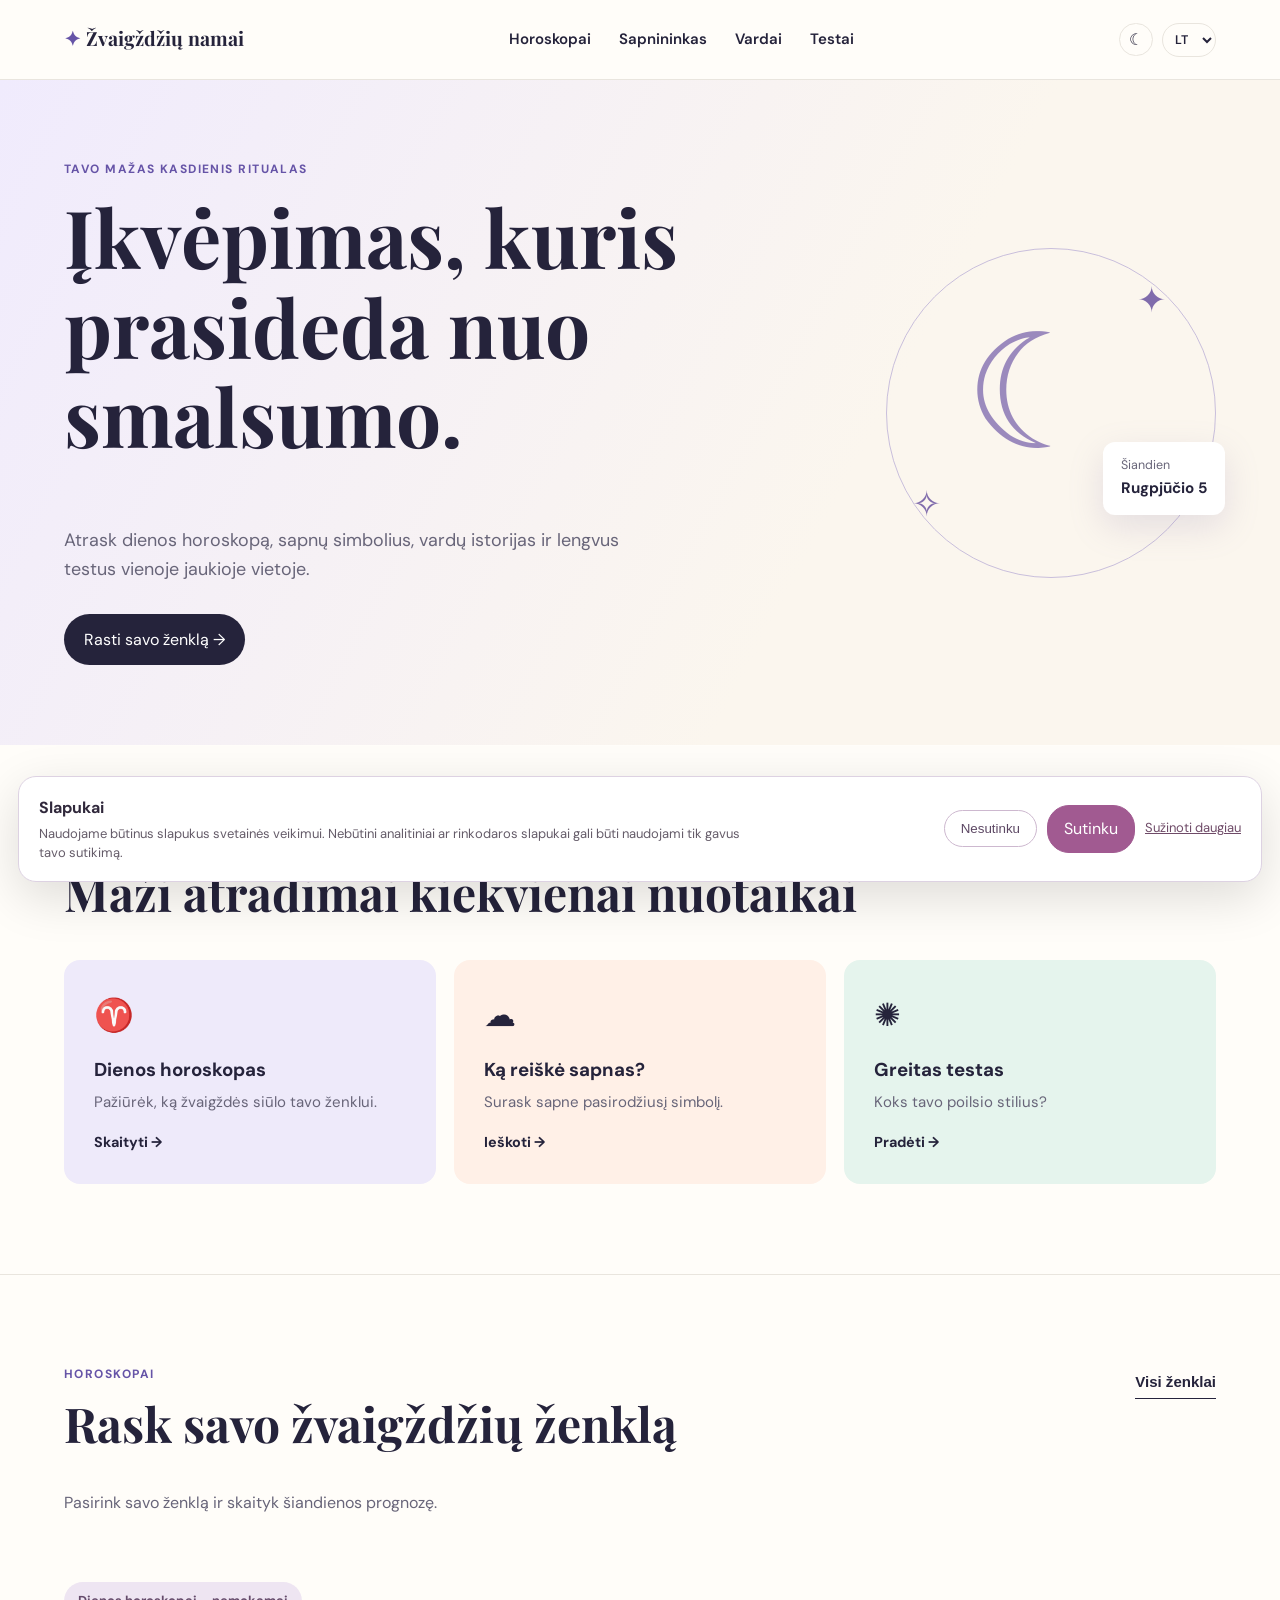
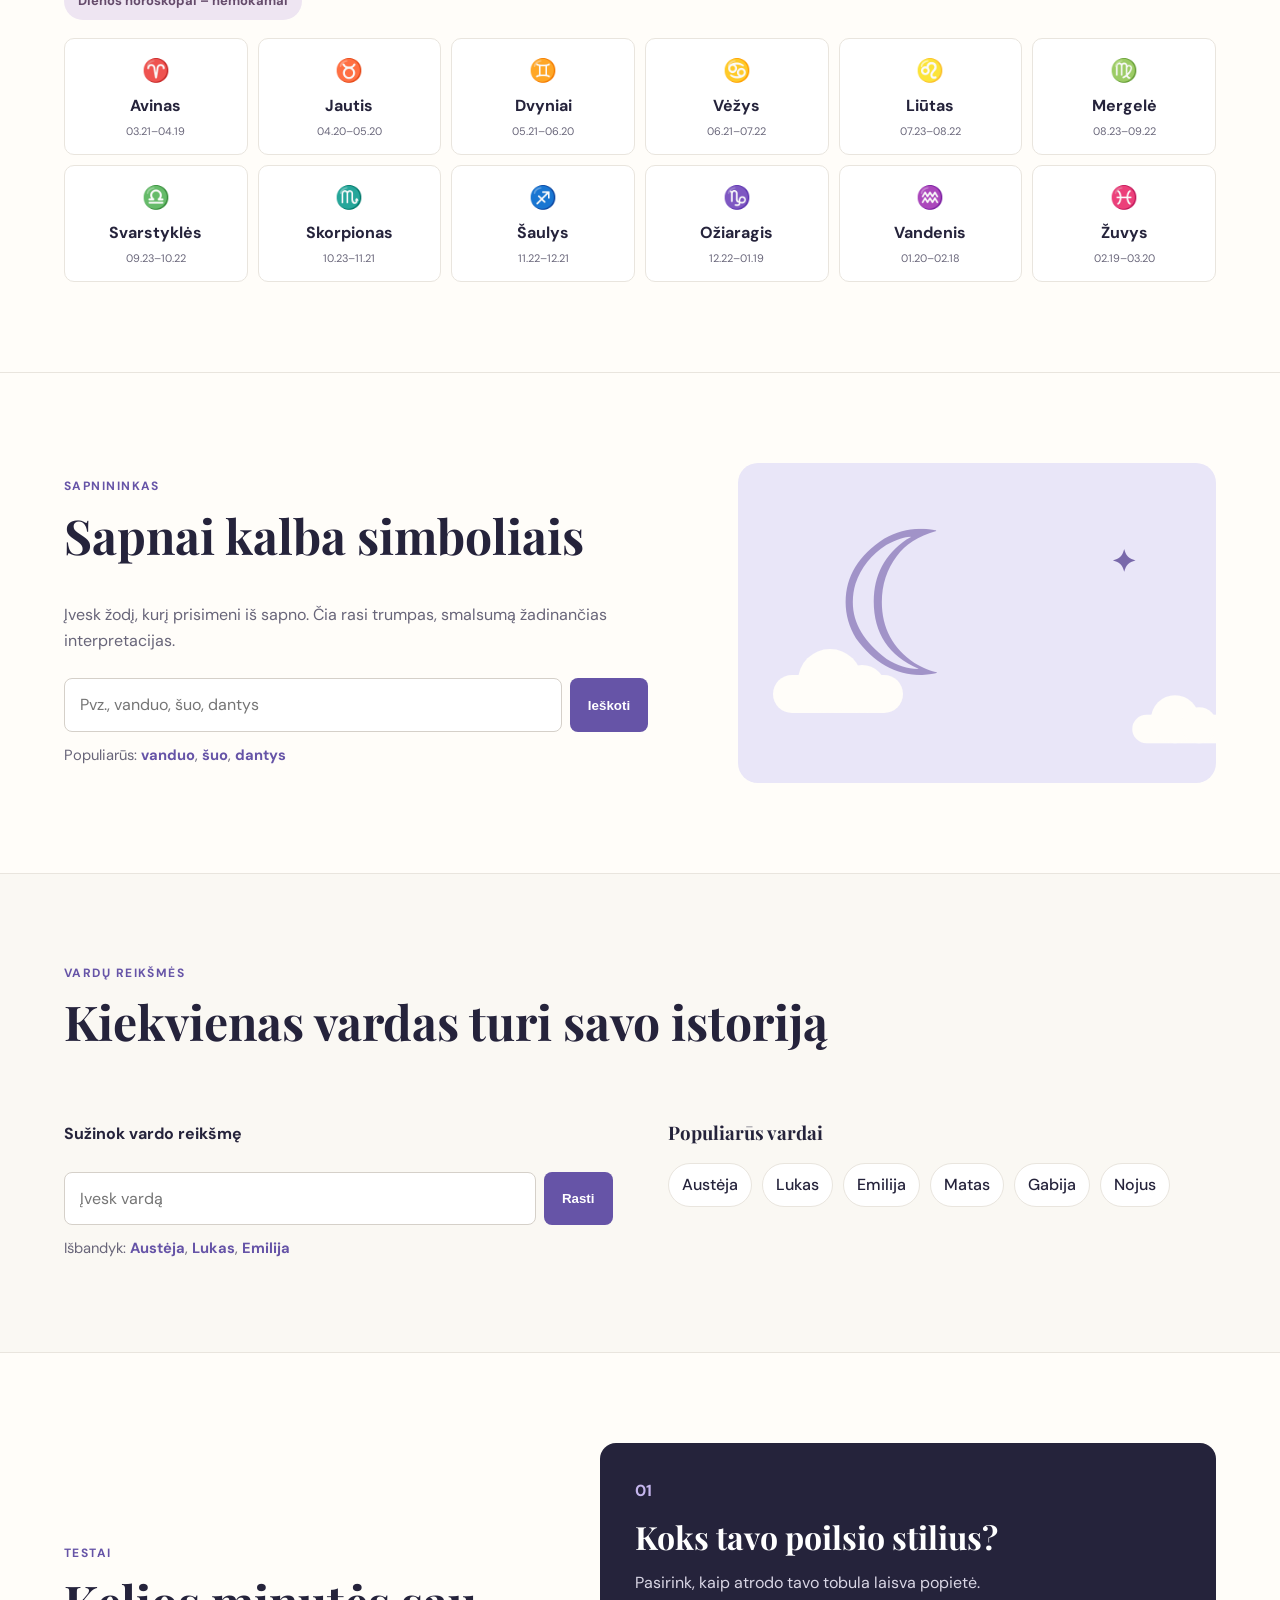
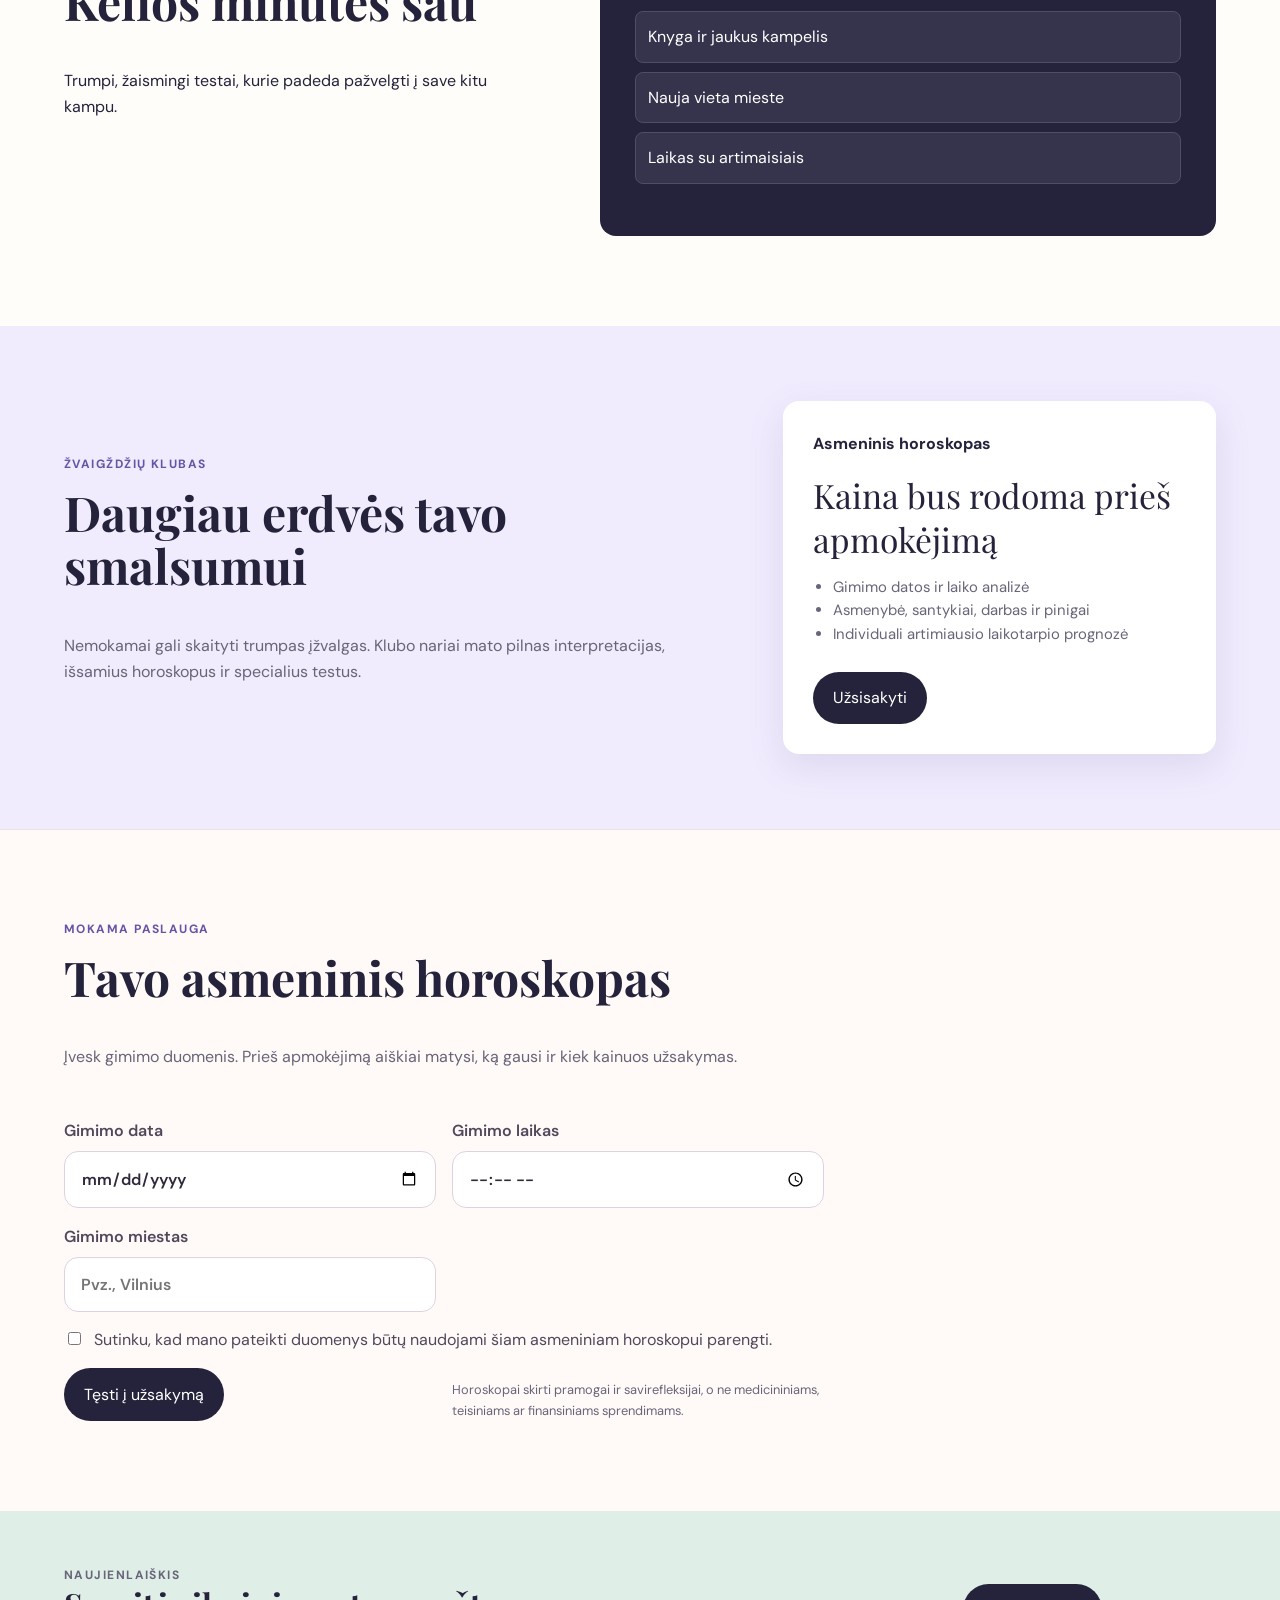
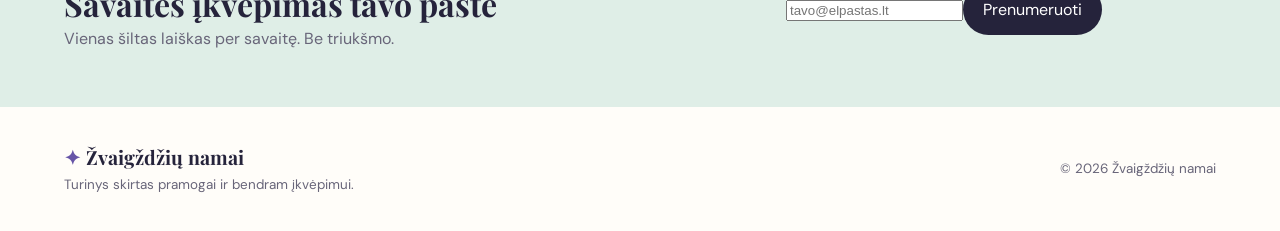
==== commit 3d961602: "Add files via upload" ====
--- a/index.html
+++ b/index.html
@@ -53,7 +53,7 @@
       </section>
 
       <section class="content-section horoscope-section" id="horoskopai" aria-labelledby="horoscope-title">
-        <div class="section-heading"><div><p class="eyebrow">Horoskopai</p><h2 id="horoscope-title">Rask savo žvaigždžių ženklą</h2><p>Lengvas dienos įkvėpimas – tik pramogai ir gerai nuotaikai.</p></div><button class="text-button" id="show-all-signs">Visi ženklai</button></div>
+        <div class="section-heading"><div><p class="eyebrow">Horoskopai</p><h2 id="horoscope-title">Rask savo žvaigždžių ženklą</h2><p>Pasirink savo ženklą ir skaityk šiandienos prognozę.</p></div><button class="text-button" id="show-all-signs">Visi ženklai</button></div>
         <div class="free-badge">Dienos horoskopai – nemokamai</div>
         <div class="zodiac-grid" id="zodiac-grid"></div>
         <article class="daily-reading" id="daily-reading" aria-live="polite"><p class="reading-label">Pasirink ženklą</p><h3>Tavo dienos žinutė laukia čia</h3><p>Spustelėk savo Zodiako ženklą ir perskaityk trumpą įkvėpimą.</p></article>
--- a/styles.css
+++ b/styles.css
@@ -1,4 +1,4 @@
-:root{--ink:#25233b;--muted:#686579;--paper:#fffdf9;--lav:#eeeafa;--violet:#6654a7;--peach:#fff0e7;--mint:#e5f4ed;--line:#e9e5de}*{box-sizing:border-box}html{scroll-behavior:smooth}body{margin:0;background:var(--paper);color:var(--ink);font:16px/1.6 'DM Sans',sans-serif}h1,h2,h3,p{margin-top:0}h1,h2{font-family:'Playfair Display',serif;line-height:1.12}h1{font-size:clamp(2.8rem,7vw,5rem);max-width:720px}h2{font-size:clamp(2rem,4vw,3rem)}h3{line-height:1.25}.site-header,main>section,footer{padding-left:max(5vw,24px);padding-right:max(5vw,24px)}.site-header{min-height:80px;display:flex;align-items:center;justify-content:space-between;border-bottom:1px solid var(--line);gap:20px}.brand{font-family:'Playfair Display',serif;font-weight:700;color:var(--ink);text-decoration:none;font-size:1.22rem;white-space:nowrap}.brand-mark{color:var(--violet);font-family:Arial}.site-header nav{display:flex;gap:28px}.site-header nav a,.text-button{color:var(--ink);text-decoration:none;font-weight:600;font-size:.94rem}.menu-button{display:none}.hero{background:linear-gradient(118deg,#f0ebfd 0%,#fbf6ee 65%);min-height:590px;display:flex;align-items:center;justify-content:space-between;gap:40px;padding-top:80px;padding-bottom:80px;overflow:hidden}.eyebrow{color:var(--violet);font-size:.75rem;font-weight:700;letter-spacing:.12em;text-transform:uppercase;margin-bottom:12px}.lead{max-width:570px;font-size:1.12rem;color:var(--muted);margin-bottom:30px}.button{display:inline-flex;gap:13px;align-items:center;border:0;border-radius:99px;background:var(--ink);color:white;padding:13px 20px;text-decoration:none;font-weight:700;cursor:pointer;font:inherit}.button:hover{background:var(--violet)}.hero-orbit{width:330px;height:330px;border:1px solid #c9bfdc;border-radius:50%;position:relative;flex:none}.moon{position:absolute;font:160px/1 Georgia;color:#9b8abd;left:77px;top:65px}.star{position:absolute;color:#806cac;font-size:35px}.one{top:23px;right:49px}.two{bottom:45px;left:25px}.orbit-label{position:absolute;right:-10px;bottom:62px;background:white;padding:14px 18px;border-radius:12px;box-shadow:0 12px 35px #8d7eab33;font-size:.78rem;color:var(--muted)}.orbit-label strong{color:var(--ink);font-size:.95rem}.today,.content-section{padding-top:90px;padding-bottom:90px;max-width:1400px;margin:auto}.today{background:var(--paper)}.feature-grid{display:grid;grid-template-columns:repeat(3,1fr);gap:18px;margin-top:32px}.feature-card{padding:30px;border-radius:16px;color:var(--ink);text-decoration:none;min-height:220px;transition:transform .2s}.feature-card:hover{transform:translateY(-4px)}.lavender{background:var(--lav)}.peach{background:var(--peach)}.mint{background:var(--mint)}.card-icon{font-size:2rem}.feature-card h3{margin:17px 0 8px}.feature-card p{color:var(--muted);font-size:.94rem}.card-link{font-weight:700;font-size:.9rem}.content-section{border-top:1px solid var(--line)}.section-heading{display:flex;justify-content:space-between;gap:20px;align-items:flex-start;margin-bottom:32px}.section-heading p:not(.eyebrow),.section-copy>p:not(.eyebrow){color:var(--muted)}.text-button{border:0;background:none;padding:8px 0;cursor:pointer;border-bottom:1px solid var(--ink)}.zodiac-grid{display:grid;grid-template-columns:repeat(6,1fr);gap:10px}.zodiac-grid button{border:1px solid var(--line);background:white;border-radius:10px;padding:14px 7px;color:var(--ink);cursor:pointer;font:inherit;display:flex;flex-direction:column;align-items:center;gap:4px}.zodiac-grid button:hover,.zodiac-grid button.active{border-color:var(--violet);background:var(--lav)}.zodiac-symbol{font-size:1.4rem;color:var(--violet)}.zodiac-grid small{color:var(--muted);font-size:.68rem}.daily-reading{display:none;background:var(--lav);padding:25px 30px;margin-top:25px;border-radius:12px;max-width:770px}.daily-reading.visible{display:block}.daily-reading h3{margin-bottom:8px}.daily-reading p:last-child{margin-bottom:0;color:var(--muted)}.reading-label{color:var(--violet)!important;font-size:.75rem;font-weight:bold;text-transform:uppercase;letter-spacing:.1em}.split-section{display:grid;grid-template-columns:1.1fr .9fr;gap:90px;align-items:center}.search-box{display:flex;gap:8px;margin:25px 0 12px}.search-box input{min-width:0;flex:1;padding:13px 15px;border:1px solid #d5d0c9;border-radius:8px;background:white;font:inherit}.search-box button{border:0;border-radius:8px;background:var(--violet);color:white;padding:0 18px;font-weight:700;cursor:pointer}.search-result{color:var(--muted);font-size:.92rem;min-height:25px}.search-result button,.name-pills button{padding:0;border:0;background:none;color:var(--violet);font:inherit;font-weight:700;cursor:pointer}.illustration{height:320px;border-radius:20px;position:relative;overflow:hidden}.dream-illustration{background:#e9e6f8}.dream-illustration>span{font:200px/1 Georgia;color:#a193c8;position:absolute;left:91px;top:45px}.dream-illustration>b{position:absolute;right:80px;top:75px;color:#7868aa;font-size:30px}.cloud{position:absolute;background:#fffdf9;border-radius:100px;height:38px;width:130px;bottom:70px}.cloud:before,.cloud:after{content:"";position:absolute;background:#fffdf9;border-radius:50%}.cloud:before{width:64px;height:64px;bottom:0;left:25px}.cloud:after{width:48px;height:48px;bottom:0;left:65px}.c1{left:35px}.c2{right:-30px;bottom:35px;transform:scale(.75)}.names-section{background:#faf8f3}.names-layout{display:grid;grid-template-columns:1fr 1fr;gap:55px}.name-search>label{font-weight:700}.popular-names h3{font-family:'Playfair Display',serif}.name-pills{display:flex;flex-wrap:wrap;gap:10px}.name-pills button{background:white;border:1px solid var(--line);border-radius:99px;padding:8px 13px;color:var(--ink);font-weight:500}.quiz-section{display:grid;grid-template-columns:.85fr 1.15fr;gap:80px;align-items:center}.quiz-card{background:var(--ink);color:white;border-radius:16px;padding:35px}.quiz-number{font-weight:700;color:#c5b6ed}.quiz-card h3{font-family:'Playfair Display',serif;font-size:2rem;margin:13px 0}.quiz-card p{color:#d9d6e5}.quiz-options{display:grid;gap:9px}.quiz-options button{background:#36334d;border:1px solid #514d68;color:white;border-radius:8px;padding:12px;text-align:left;font:inherit;cursor:pointer}.quiz-options button:hover{background:var(--violet)}.quiz-result{font-weight:700;color:white!important;margin:17px 0 0!important}.newsletter{background:#dfeee7;display:flex;justify-content:space-between;align-items:center;gap:30px;padding-top:55px;padding-bottom:55px}.newsletter h2{font-size:2rem;margin-bottom:5px}.newsletter p{margin-bottom:0;color:var(--muted)}.newsletter form{min-width:min(100%,430px)}.newsletter form .button{margin-top:10px}.newsletter #form-message{font-size:.85rem;margin-top:9px}footer{padding-top:35px;padding-bottom:35px;display:flex;gap:25px;justify-content:space-between;align-items:center;font-size:.84rem;color:var(--muted)}footer p{margin:0}.sr-only{position:absolute;width:1px;height:1px;padding:0;margin:-1px;overflow:hidden;clip:rect(0,0,0,0);white-space:nowrap;border:0}@media(max-width:760px){.site-header{min-height:68px;position:relative}.menu-button{display:block;background:none;border:0;font:600 .9rem 'DM Sans';color:var(--ink)}.site-header nav{display:none;position:absolute;z-index:3;top:67px;left:0;right:0;background:white;padding:20px 5vw;flex-direction:column;gap:12px;border-bottom:1px solid var(--line)}.site-header nav.open{display:flex}.hero{padding-top:65px;padding-bottom:55px;min-height:0}.hero-orbit{display:none}.feature-grid,.split-section,.names-layout,.quiz-section{grid-template-columns:1fr}.today,.content-section{padding-top:60px;padding-bottom:60px}.zodiac-grid{grid-template-columns:repeat(3,1fr)}.split-section,.quiz-section{gap:38px}.illustration{height:240px}.newsletter,footer{display:block}.newsletter form{margin-top:25px}.newsletter form .button{width:100%;justify-content:center}footer>*{margin-bottom:16px!important}.section-heading{display:block}.section-heading>.text-button{margin-top:8px}}
+:root{--ink:#25233b;--muted:#686579;--paper:#fffdf9;--lav:#eeeafa;--violet:#6654a7;--peach:#fff0e7;--mint:#e5f4ed;--line:#e9e5de}*{box-sizing:border-box}html{scroll-behavior:smooth}body{margin:0;background:var(--paper);color:var(--ink);font:16px/1.6 'DM Sans',sans-serif}h1,h2,h3,p{margin-top:0}h1,h2{font-family:'Playfair Display',serif;line-height:1.12}h1{font-size:clamp(2.8rem,7vw,5rem);max-width:720px}h2{font-size:clamp(2rem,4vw,3rem)}h3{line-height:1.25}.site-header,main>section,footer{padding-left:max(5vw,24px);padding-right:max(5vw,24px)}.site-header{min-height:80px;display:flex;align-items:center;justify-content:space-between;border-bottom:1px solid var(--line);gap:20px}.brand{font-family:'Playfair Display',serif;font-weight:700;color:var(--ink);text-decoration:none;font-size:1.22rem;white-space:nowrap}.brand-mark{color:var(--violet);font-family:Arial}.site-header nav{display:flex;gap:28px}.site-header nav a,.text-button{color:var(--ink);text-decoration:none;font-weight:600;font-size:.94rem}.menu-button{display:none}.hero{background:linear-gradient(118deg,#f0ebfd 0%,#fbf6ee 65%);min-height:590px;display:flex;align-items:center;justify-content:space-between;gap:40px;padding-top:80px;padding-bottom:80px;overflow:hidden}.eyebrow{color:var(--violet);font-size:.75rem;font-weight:700;letter-spacing:.12em;text-transform:uppercase;margin-bottom:12px}.lead{max-width:570px;font-size:1.12rem;color:var(--muted);margin-bottom:30px}.button{display:inline-flex;gap:13px;align-items:center;border:0;border-radius:99px;background:var(--ink);color:white;padding:13px 20px;text-decoration:none;font-weight:700;cursor:pointer;font:inherit}.button:hover{background:var(--violet)}.hero-orbit{width:330px;height:330px;border:1px solid #c9bfdc;border-radius:50%;position:relative;flex:none}.moon{position:absolute;font:160px/1 Georgia;color:#9b8abd;left:77px;top:65px}.star{position:absolute;color:#806cac;font-size:35px}.one{top:23px;right:49px}.two{bottom:45px;left:25px}.orbit-label{position:absolute;right:-10px;bottom:62px;background:white;padding:14px 18px;border-radius:12px;box-shadow:0 12px 35px #8d7eab33;font-size:.78rem;color:var(--muted)}.orbit-label strong{color:var(--ink);font-size:.95rem}.today,.content-section{padding-top:90px;padding-bottom:90px;max-width:1400px;margin:auto}.today{background:var(--paper)}.feature-grid{display:grid;grid-template-columns:repeat(3,1fr);gap:18px;margin-top:32px}.feature-card{padding:30px;border-radius:16px;color:var(--ink);text-decoration:none;min-height:220px;transition:transform .2s}.feature-card:hover{transform:translateY(-4px)}.lavender{background:var(--lav)}.peach{background:var(--peach)}.mint{background:var(--mint)}.card-icon{font-size:2rem}.feature-card h3{margin:17px 0 8px}.feature-card p{color:var(--muted);font-size:.94rem}.card-link{font-weight:700;font-size:.9rem}.content-section{border-top:1px solid var(--line)}.section-heading{display:flex;justify-content:space-between;gap:20px;align-items:flex-start;margin-bottom:32px}.section-heading p:not(.eyebrow),.section-copy>p:not(.eyebrow){color:var(--muted)}.text-button{border:0;background:none;padding:8px 0;cursor:pointer;border-bottom:1px solid var(--ink)}.zodiac-grid{display:grid;grid-template-columns:repeat(6,1fr);gap:10px}.zodiac-grid button{border:1px solid var(--line);background:white;border-radius:10px;padding:14px 7px;color:var(--ink);cursor:pointer;font:inherit;display:flex;flex-direction:column;align-items:center;gap:4px}.zodiac-grid button:hover,.zodiac-grid button.active{border-color:var(--violet);background:var(--lav)}.zodiac-symbol{font-size:1.4rem;color:var(--violet)}.zodiac-grid small{color:var(--muted);font-size:.68rem}.daily-reading{display:none;background:var(--lav);padding:25px 30px;margin-top:25px;border-radius:12px;max-width:770px}.daily-reading.visible{display:block}.daily-reading h3{margin-bottom:8px}.daily-reading p:last-child{margin-bottom:0;color:var(--muted)}.reading-date{margin:-2px 0 12px;color:var(--muted);font-size:.9rem}.premium-locked-card{display:grid;gap:9px;padding:16px 18px;border:1px solid #d9d0e3;border-radius:12px;background:var(--lav);color:var(--ink)}.premium-locked-card strong{font-size:1rem}.premium-locked-card span{color:var(--muted);font-size:.9rem}.cookie-banner[hidden]{display:none!important}.reading-label{color:var(--violet)!important;font-size:.75rem;font-weight:bold;text-transform:uppercase;letter-spacing:.1em}.split-section{display:grid;grid-template-columns:1.1fr .9fr;gap:90px;align-items:center}.search-box{display:flex;gap:8px;margin:25px 0 12px}.search-box input{min-width:0;flex:1;padding:13px 15px;border:1px solid #d5d0c9;border-radius:8px;background:white;font:inherit}.search-box button{border:0;border-radius:8px;background:var(--violet);color:white;padding:0 18px;font-weight:700;cursor:pointer}.search-result{color:var(--muted);font-size:.92rem;min-height:25px}.search-result button,.name-pills button{padding:0;border:0;background:none;color:var(--violet);font:inherit;font-weight:700;cursor:pointer}.illustration{height:320px;border-radius:20px;position:relative;overflow:hidden}.dream-illustration{background:#e9e6f8}.dream-illustration>span{font:200px/1 Georgia;color:#a193c8;position:absolute;left:91px;top:45px}.dream-illustration>b{position:absolute;right:80px;top:75px;color:#7868aa;font-size:30px}.cloud{position:absolute;background:#fffdf9;border-radius:100px;height:38px;width:130px;bottom:70px}.cloud:before,.cloud:after{content:"";position:absolute;background:#fffdf9;border-radius:50%}.cloud:before{width:64px;height:64px;bottom:0;left:25px}.cloud:after{width:48px;height:48px;bottom:0;left:65px}.c1{left:35px}.c2{right:-30px;bottom:35px;transform:scale(.75)}.names-section{background:#faf8f3}.names-layout{display:grid;grid-template-columns:1fr 1fr;gap:55px}.name-search>label{font-weight:700}.popular-names h3{font-family:'Playfair Display',serif}.name-pills{display:flex;flex-wrap:wrap;gap:10px}.name-pills button{background:white;border:1px solid var(--line);border-radius:99px;padding:8px 13px;color:var(--ink);font-weight:500}.quiz-section{display:grid;grid-template-columns:.85fr 1.15fr;gap:80px;align-items:center}.quiz-card{background:var(--ink);color:white;border-radius:16px;padding:35px}.quiz-number{font-weight:700;color:#c5b6ed}.quiz-card h3{font-family:'Playfair Display',serif;font-size:2rem;margin:13px 0}.quiz-card p{color:#d9d6e5}.quiz-options{display:grid;gap:9px}.quiz-options button{background:#36334d;border:1px solid #514d68;color:white;border-radius:8px;padding:12px;text-align:left;font:inherit;cursor:pointer}.quiz-options button:hover{background:var(--violet)}.quiz-result{font-weight:700;color:white!important;margin:17px 0 0!important}.newsletter{background:#dfeee7;display:flex;justify-content:space-between;align-items:center;gap:30px;padding-top:55px;padding-bottom:55px}.newsletter h2{font-size:2rem;margin-bottom:5px}.newsletter p{margin-bottom:0;color:var(--muted)}.newsletter form{min-width:min(100%,430px)}.newsletter form .button{margin-top:10px}.newsletter #form-message{font-size:.85rem;margin-top:9px}footer{padding-top:35px;padding-bottom:35px;display:flex;gap:25px;justify-content:space-between;align-items:center;font-size:.84rem;color:var(--muted)}footer p{margin:0}.sr-only{position:absolute;width:1px;height:1px;padding:0;margin:-1px;overflow:hidden;clip:rect(0,0,0,0);white-space:nowrap;border:0}@media(max-width:760px){.site-header{min-height:68px;position:relative}.menu-button{display:block;background:none;border:0;font:600 .9rem 'DM Sans';color:var(--ink)}.site-header nav{display:none;position:absolute;z-index:3;top:67px;left:0;right:0;background:white;padding:20px 5vw;flex-direction:column;gap:12px;border-bottom:1px solid var(--line)}.site-header nav.open{display:flex}.hero{padding-top:65px;padding-bottom:55px;min-height:0}.hero-orbit{display:none}.feature-grid,.split-section,.names-layout,.quiz-section{grid-template-columns:1fr}.today,.content-section{padding-top:60px;padding-bottom:60px}.zodiac-grid{grid-template-columns:repeat(3,1fr)}.split-section,.quiz-section{gap:38px}.illustration{height:240px}.newsletter,footer{display:block}.newsletter form{margin-top:25px}.newsletter form .button{width:100%;justify-content:center}footer>*{margin-bottom:16px!important}.section-heading{display:block}.section-heading>.text-button{margin-top:8px}}
 
 
 /* Personal horoscope + legal UI */
--- a/membership.css
+++ b/membership.css
@@ -1 +1 @@
-.membership{background:#f0ebfd;display:grid;grid-template-columns:1.2fr .8fr;gap:70px;align-items:center;padding-top:75px;padding-bottom:75px}.membership>div:first-child{max-width:650px}.membership>div:first-child>p:not(.eyebrow){color:var(--muted)}.price-card{padding:30px;background:#fff;border-radius:16px;box-shadow:0 12px 35px #786da026}.plan-name{font-weight:700}.price{font:2.1rem 'Playfair Display',serif;margin-bottom:15px}.price small{font:400 1rem 'DM Sans',sans-serif;color:var(--muted)}.price-card ul{padding-left:20px;color:var(--muted);font-size:.93rem;margin-bottom:25px}.paywall{border:0;border-radius:18px;padding:38px;max-width:510px;color:var(--ink);box-shadow:0 25px 80px #25233b55}.paywall::backdrop{background:#25233b99}.paywall h2{font-size:2.2rem}.paywall>p:not(.eyebrow){color:var(--muted)}.close-modal{position:absolute;right:15px;top:10px;border:0;background:none;font-size:2rem;cursor:pointer;color:var(--muted)}.modal-price{border-radius:10px;background:var(--lav);padding:15px 18px;margin:22px 0;display:flex;justify-content:space-between;align-items:center}.modal-price span,.small-print{font-size:.8rem;color:var(--muted)}.small-print{margin:12px 0 0!important}.premium-locked{position:relative}.premium-locked:after{content:'';position:absolute;inset:0;background:linear-gradient(90deg,transparent 0%,#eeeafa 80%);pointer-events:none}.unlock-inline{position:relative;z-index:1;border:0;background:var(--violet);color:#fff;border-radius:99px;padding:8px 13px;font:700 .82rem 'DM Sans';cursor:pointer;margin-top:4px}@media(max-width:760px){.membership{grid-template-columns:1fr;gap:28px;padding-top:55px;padding-bottom:55px}.paywall{padding:30px 24px;width:calc(100% - 28px)}}
+.membership{background:#f0ebfd;display:grid;grid-template-columns:1.2fr .8fr;gap:70px;align-items:center;padding-top:75px;padding-bottom:75px}.membership>div:first-child{max-width:650px}.membership>div:first-child>p:not(.eyebrow){color:var(--muted)}.price-card{padding:30px;background:#fff;border-radius:16px;box-shadow:0 12px 35px #786da026}.plan-name{font-weight:700}.price{font:2.1rem 'Playfair Display',serif;margin-bottom:15px}.price small{font:400 1rem 'DM Sans',sans-serif;color:var(--muted)}.price-card ul{padding-left:20px;color:var(--muted);font-size:.93rem;margin-bottom:25px}.paywall{border:0;border-radius:18px;padding:38px;max-width:510px;color:var(--ink);box-shadow:0 25px 80px #25233b55}.paywall::backdrop{background:#25233b99}.paywall h2{font-size:2.2rem}.paywall>p:not(.eyebrow){color:var(--muted)}.close-modal{position:absolute;right:15px;top:10px;border:0;background:none;font-size:2rem;cursor:pointer;color:var(--muted)}.modal-price{border-radius:10px;background:var(--lav);padding:15px 18px;margin:22px 0;display:flex;justify-content:space-between;align-items:center}.modal-price span,.small-print{font-size:.8rem;color:var(--muted)}.small-print{margin:12px 0 0!important}.unlock-inline{position:relative;z-index:1;border:0;background:var(--violet);color:#fff;border-radius:99px;padding:8px 13px;font:700 .82rem 'DM Sans';cursor:pointer;margin-top:4px}@media(max-width:760px){.membership{grid-template-columns:1fr;gap:28px;padding-top:55px;padding-bottom:55px}.paywall{padding:30px 24px;width:calc(100% - 28px)}}
--- a/dark-mode.css
+++ b/dark-mode.css
@@ -32,3 +32,7 @@
 [data-theme="dark"] .cookie-banner p{color:#c5bdcf}
 [data-theme="dark"] .cookie-actions button{background:#302a3b;color:#fff;border-color:#514862}
 [data-theme="dark"] .cookie-actions .button{background:#8069b8!important}
+
+[data-theme="dark"] .premium-locked-card{background:#302a43;color:#f7f4fb;border-color:#514862}
+[data-theme="dark"] .premium-locked-card span{color:#d6cede}
+[data-theme="dark"] .reading-date{color:#c5bdcf}
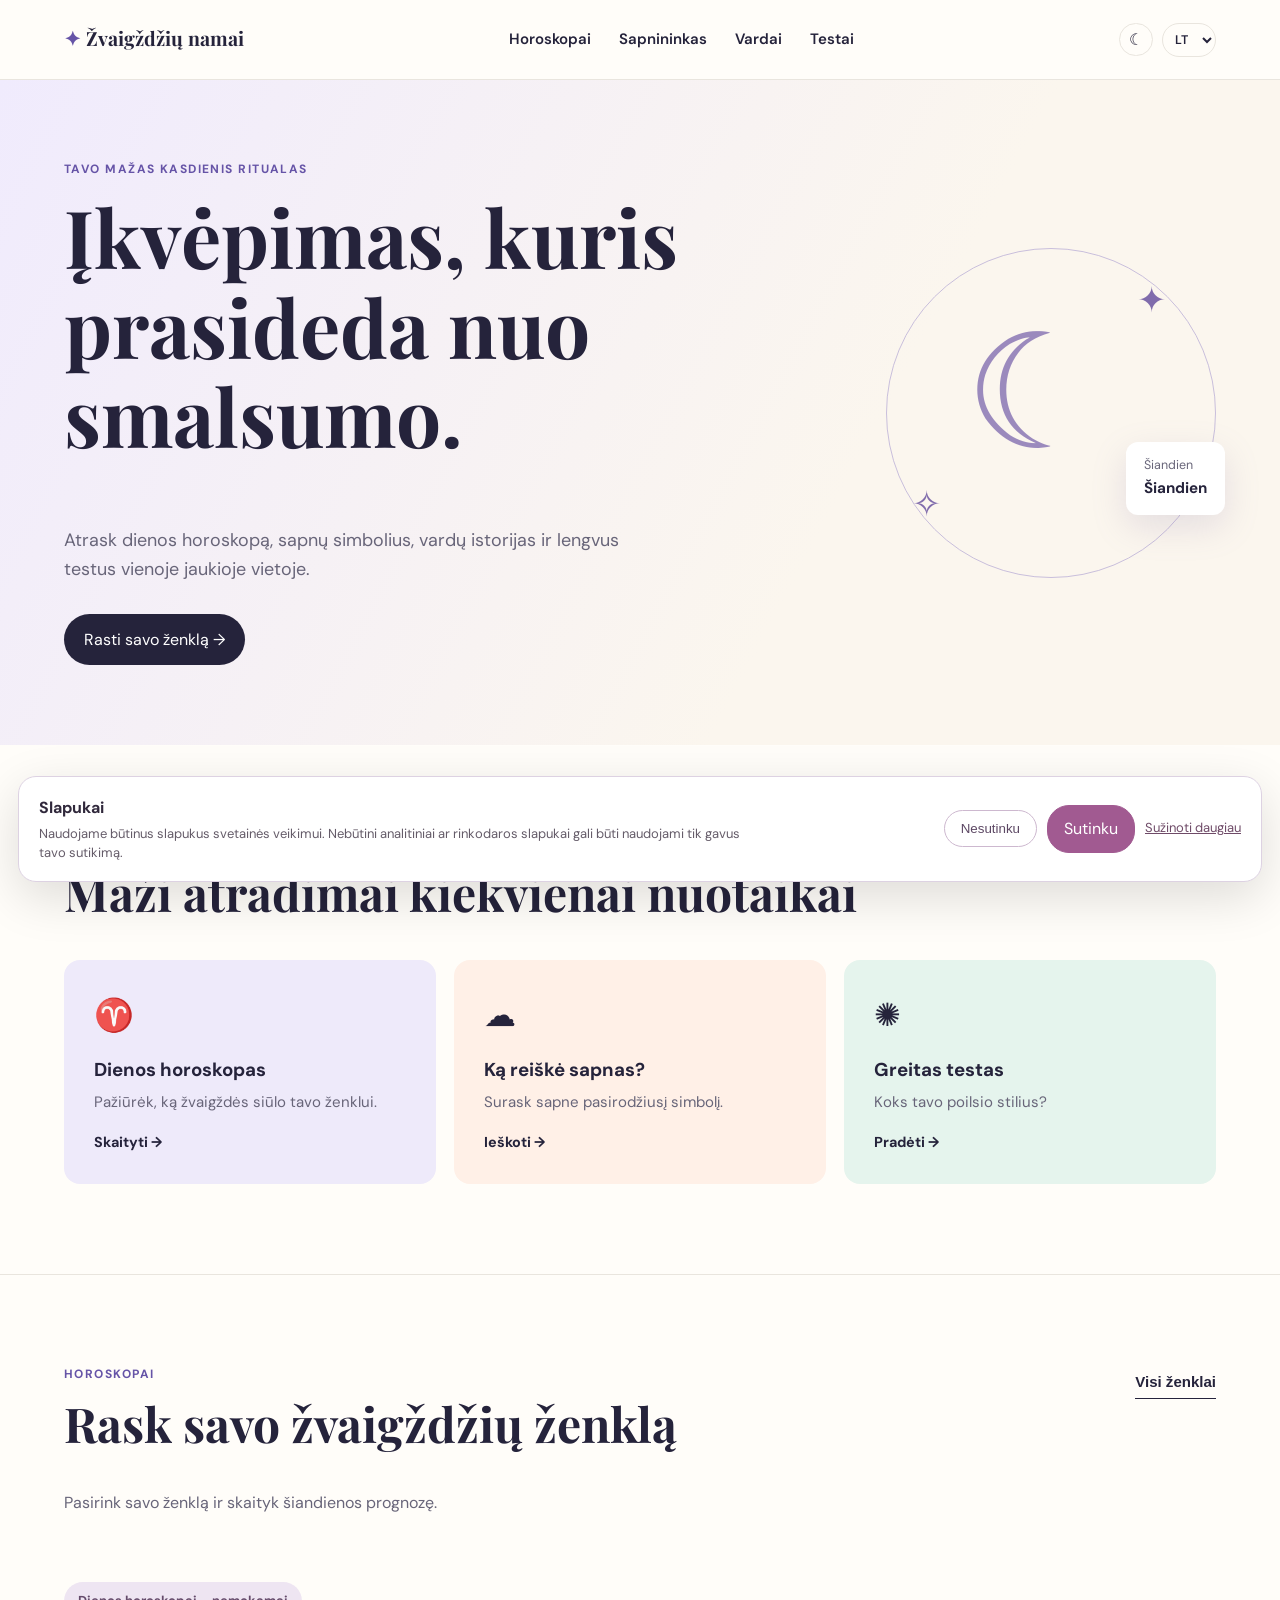
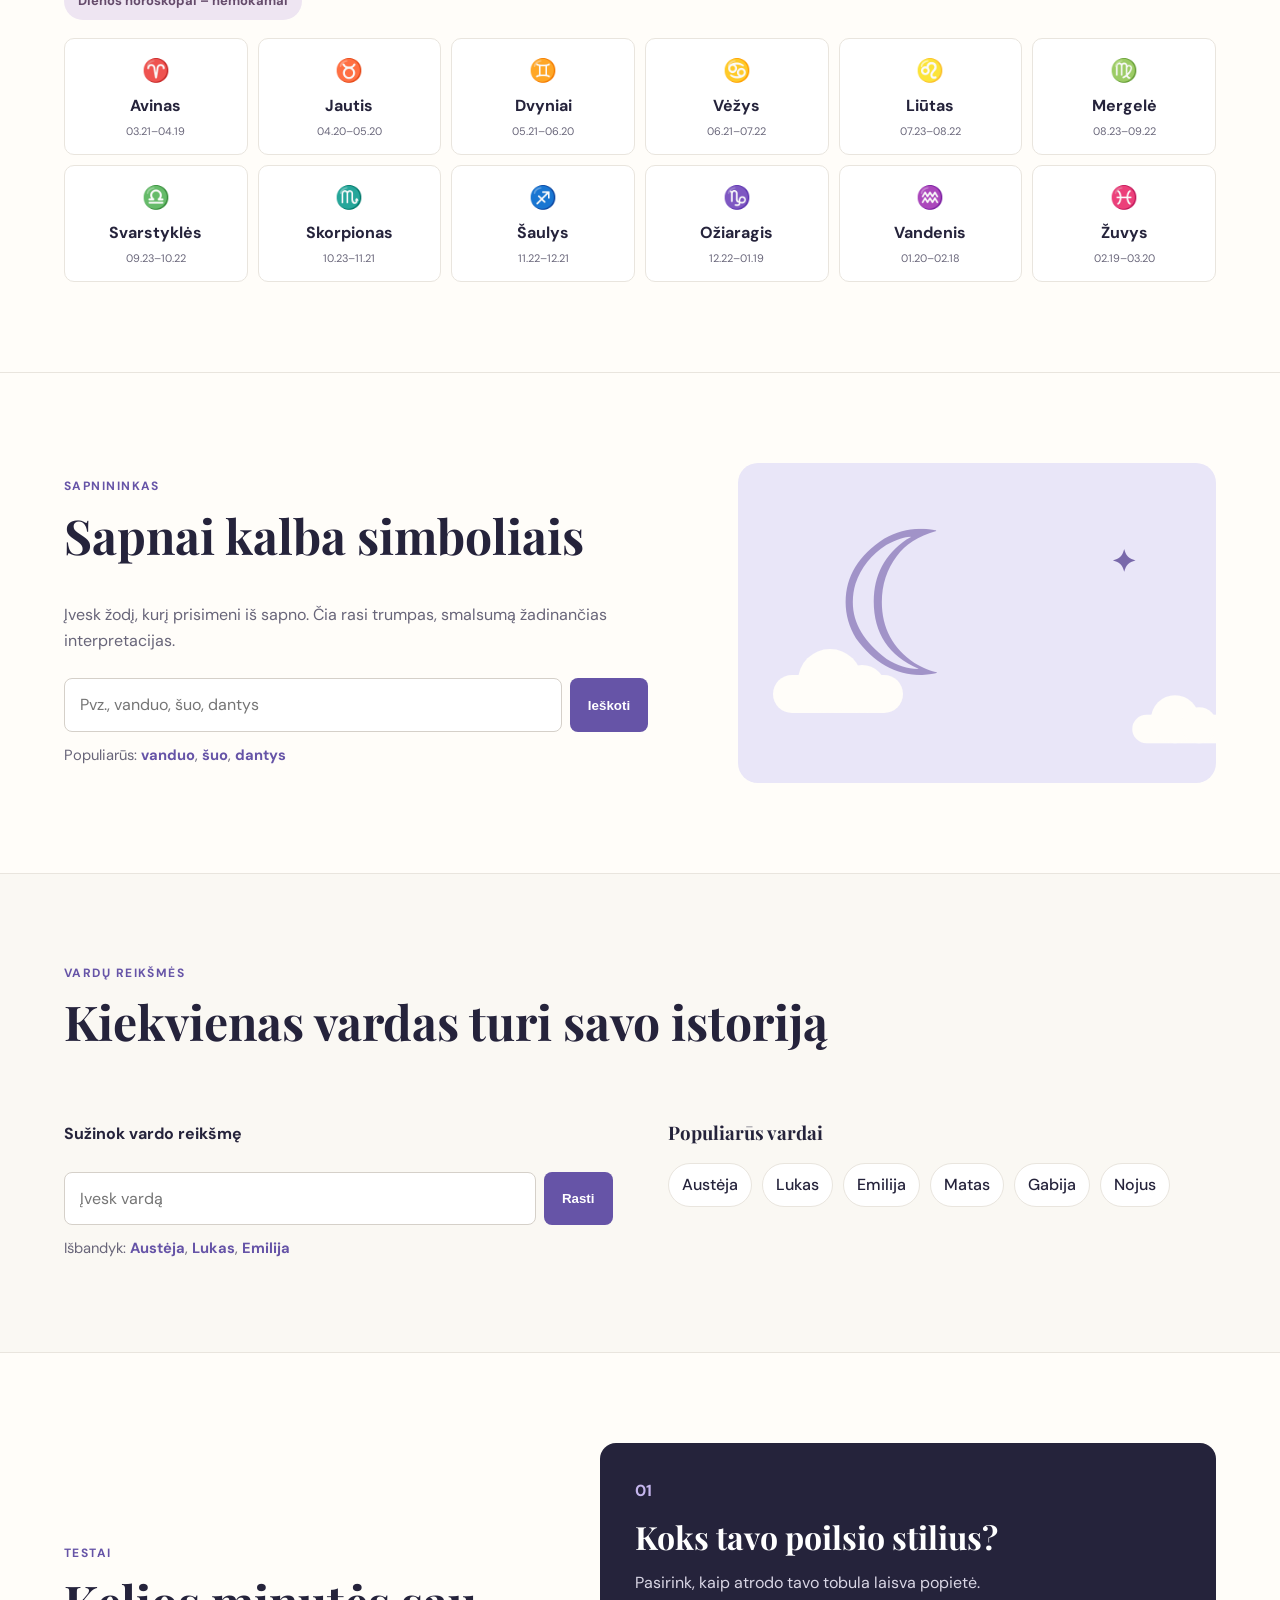
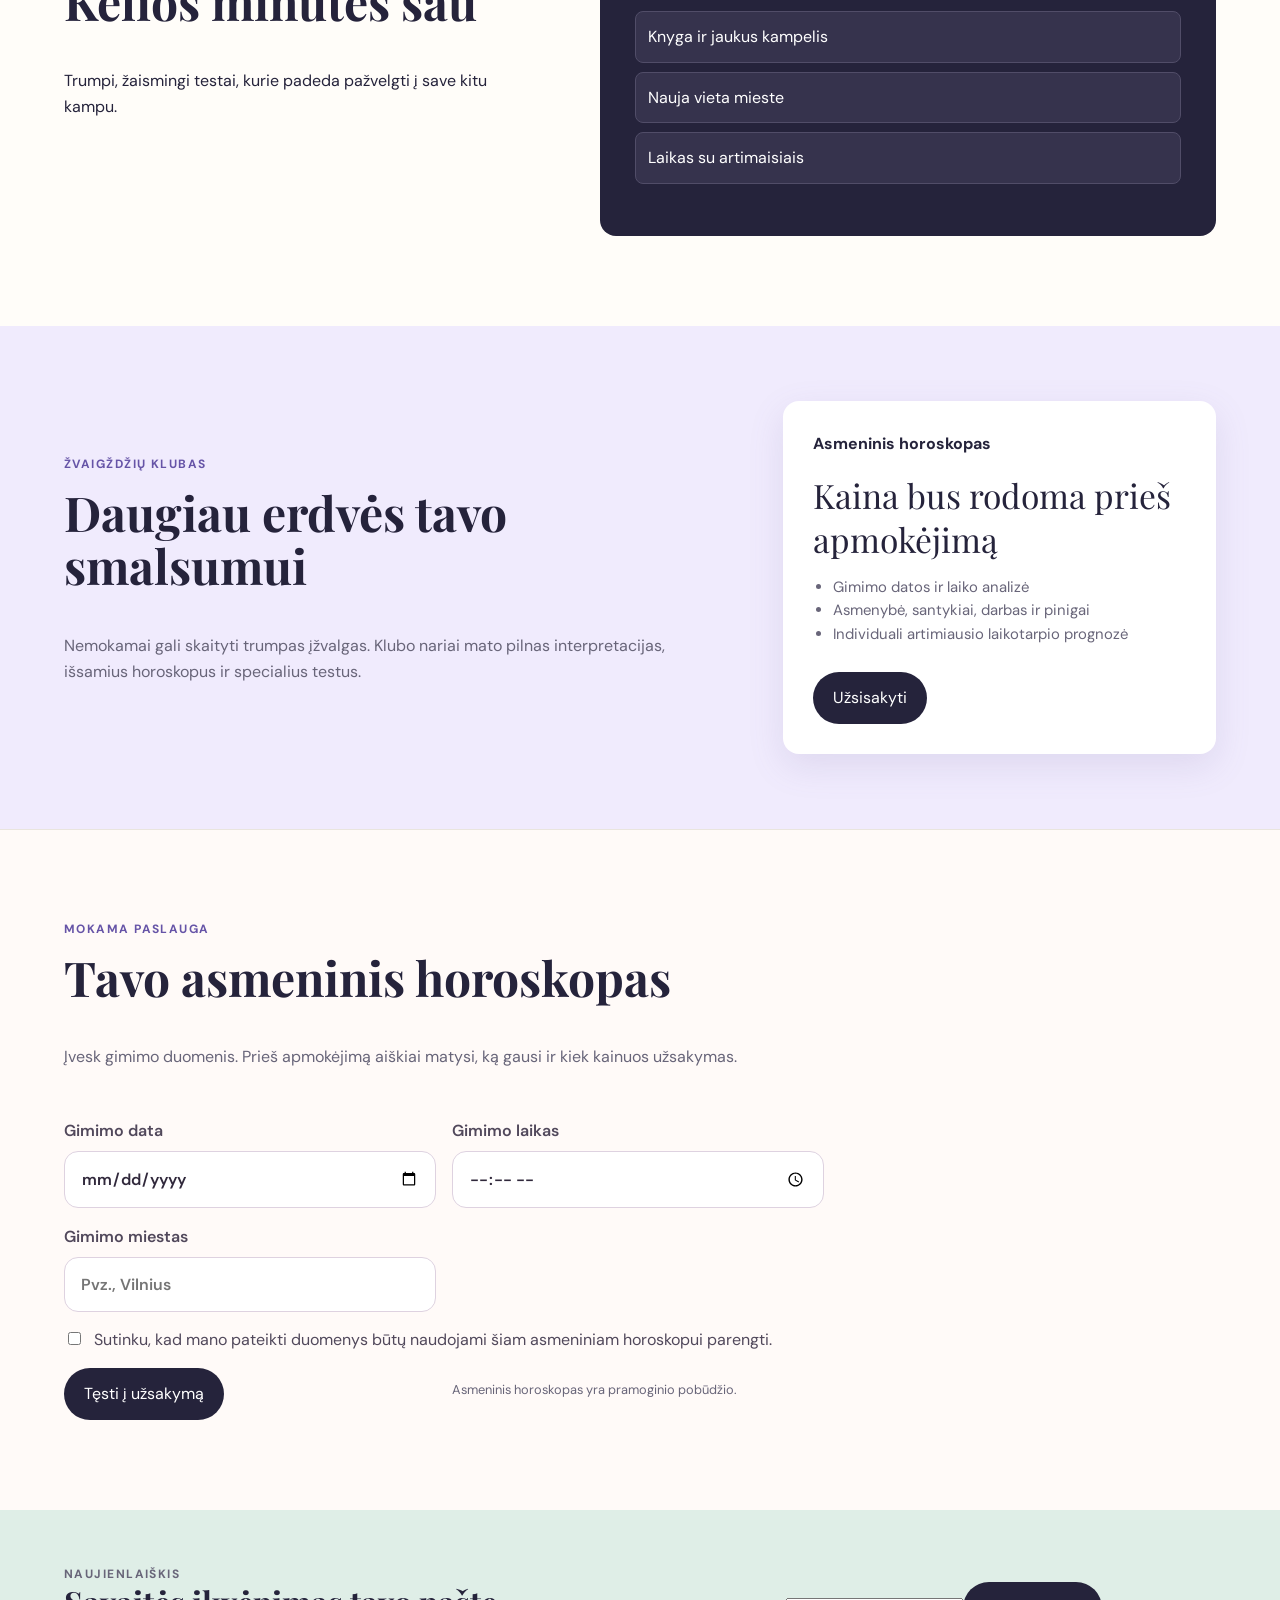
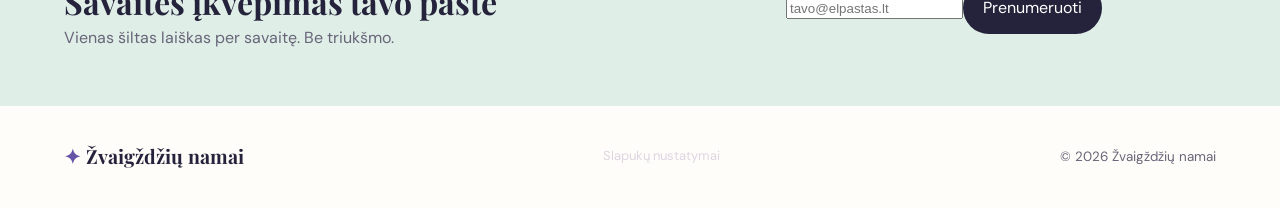
==== commit 1d6be87d: "Add files via upload" ====
--- a/index.html
+++ b/index.html
@@ -8,11 +8,11 @@
     <link rel="preconnect" href="https://fonts.googleapis.com" />
     <link rel="preconnect" href="https://fonts.gstatic.com" crossorigin />
     <link href="https://fonts.googleapis.com/css2?family=DM+Sans:wght@400;500;600;700&family=Playfair+Display:wght@600;700&display=swap" rel="stylesheet" />
-    <link rel="stylesheet" href="styles.css" />
-    <link rel="stylesheet" href="membership.css" />
-    <link rel="stylesheet" href="preferences.css" />
-    <link rel="stylesheet" href="horoscope.css" />
-    <link rel="stylesheet" href="dark-mode.css" />
+    <link rel="stylesheet" href="styles.css?v=20260816-2" />
+    <link rel="stylesheet" href="membership.css?v=20260816-2" />
+    <link rel="stylesheet" href="preferences.css?v=20260816-2" />
+    <link rel="stylesheet" href="horoscope.css?v=20260816-2" />
+    <link rel="stylesheet" href="dark-mode.css?v=20260816-2" />
   </head>
   <body>
     <header class="site-header">
@@ -36,7 +36,7 @@
           <a class="button" href="#horoskopai">Rasti savo ženklą <span>→</span></a>
         </div>
         <div class="hero-orbit" aria-hidden="true">
-          <span class="moon">☾</span><span class="star one">✦</span><span class="star two">✧</span><span class="orbit-label">Šiandien<br><strong>Rugpjūčio 5</strong></span>
+          <span class="moon">☾</span><span class="star one">✦</span><span class="star two">✧</span><span class="orbit-label">Šiandien<br><strong id="hero-date">Šiandien</strong></span>
         </div>
       </section>
 
@@ -106,7 +106,7 @@
           <label>Gimimo miestas<input id="birth-place" type="text" placeholder="Pvz., Vilnius" required></label>
           <label class="consent-row"><input id="personal-consent" type="checkbox" required> Sutinku, kad mano pateikti duomenys būtų naudojami šiam asmeniniam horoskopui parengti.</label>
           <button class="button" type="submit">Tęsti į užsakymą</button>
-          <p class="small-print">Horoskopai skirti pramogai ir savirefleksijai, o ne medicininiams, teisiniams ar finansiniams sprendimams.</p>
+          <p class="small-print">Asmeninis horoskopas yra pramoginio pobūdžio.</p>
         </form>
       </section>
       <section class="newsletter"><div><p class="eyebrow">Naujienlaiškis</p><h2>Savaitės įkvėpimas tavo pašte</h2><p>Vienas šiltas laiškas per savaitę. Be triukšmo.</p></div><form id="newsletter-form"><label class="sr-only" for="email">El. pašto adresas</label><input id="email" type="email" placeholder="tavo@elpastas.lt" required /><button class="button" type="submit">Prenumeruoti</button><p id="form-message" aria-live="polite"></p></form></section>
@@ -114,12 +114,11 @@
     <footer>
       <div>
         <a class="brand" href="#pradzia"><span class="brand-mark">✦</span> Žvaigždžių namai</a>
-        <p>Turinys skirtas pramogai ir bendram įkvėpimui.</p>
       </div>
       <nav class="footer-links" aria-label="Teisinė informacija">
         <a href="pirkimo-taisykles.html">Pirkimo taisyklės</a>
         <a href="privatumo-politika.html">Privatumo politika</a>
-        <a href="slapuku-politika.html">Slapukų politika</a>
+        <a href="slapuku-politika.html">Slapukų politika</a><button type="button" class="cookie-settings-link" id="cookie-settings">Slapukų nustatymai</button>
         <a href="sutarties-atsisakymas.html">Sutarties atsisakymas</a>
         <a href="kontaktai.html">Kontaktai</a>
       </nav>
@@ -134,11 +133,11 @@
         <a href="slapuku-politika.html">Sužinoti daugiau</a>
       </div>
     </div>
-    <dialog class="paywall" id="paywall"><button class="close-modal" aria-label="Uždaryti">×</button><p class="eyebrow">Pilna įžvalga</p><h2>Atrakink daugiau „Žvaigždžių namų“</h2><p>Šis demonstracinis langas rodo, kaip veiks mokamas turinys. Prijungus mokėjimų sistemą, čia lankytojas saugiai pasirinks planą ir apmokės narystę.</p><div class="modal-price"><strong>2,99 € / mėn.</strong><span>Atšauk bet kada</span></div><button class="button" id="demo-unlock">Išbandyti atrakinimą</button><p class="small-print">Demonstraciniame variante pinigai nenuskaičiuojami.</p></dialog>
-    <script src="app.js"></script>
-    <script src="personal-horoscope.js"></script>
-    <script src="paywall.js"></script>
-    <script src="preferences.js"></script>
-    <script src="horoscope.js"></script>
+    <dialog class="paywall" id="paywall"><button class="close-modal" aria-label="Uždaryti">×</button><p class="eyebrow">Pilna įžvalga</p><h2>Atrakink daugiau „Žvaigždžių namų“</h2><p>Šis demonstracinis langas rodo, kaip veiks mokamas turinys. Prijungus mokėjimų sistemą, čia lankytojas saugiai pasirinks planą ir apmokės narystę.</p><div class="modal-price"><strong>Mokamas turinys</strong><span>Kaina ir sąlygos rodomos prieš apmokėjimą</span></div><button class="button" id="demo-unlock">Išbandyti atrakinimą</button><p class="small-print"></p></dialog>
+    <script src="app.js?v=20260816-2"></script>
+    <script src="personal-horoscope.js?v=20260816-2"></script>
+    <script src="paywall.js?v=20260816-2"></script>
+    <script src="preferences.js?v=20260816-2"></script>
+    <script src="horoscope.js?v=20260816-2"></script>
   </body>
 </html>
--- a/styles.css
+++ b/styles.css
@@ -29,3 +29,8 @@
 }
 
 .legal-page{max-width:900px;margin:0 auto}.legal-page h1{font:48px Georgia,serif}.legal-page h2{margin-top:34px;font:28px Georgia,serif}.legal-page p{line-height:1.7;color:#655c69}
+.free-preview{color:var(--ink)}
+.free-preview>strong{display:block;color:var(--violet);font-size:.78rem;letter-spacing:.08em;text-transform:uppercase;margin-bottom:6px}
+.free-preview>p{margin:0 0 12px;color:var(--ink)}
+.cookie-settings-link{border:0;background:none;color:#ddd5e2;text-decoration:none;font:inherit;font-size:13px;padding:0;cursor:pointer}
+.cookie-settings-link:hover{text-decoration:underline}
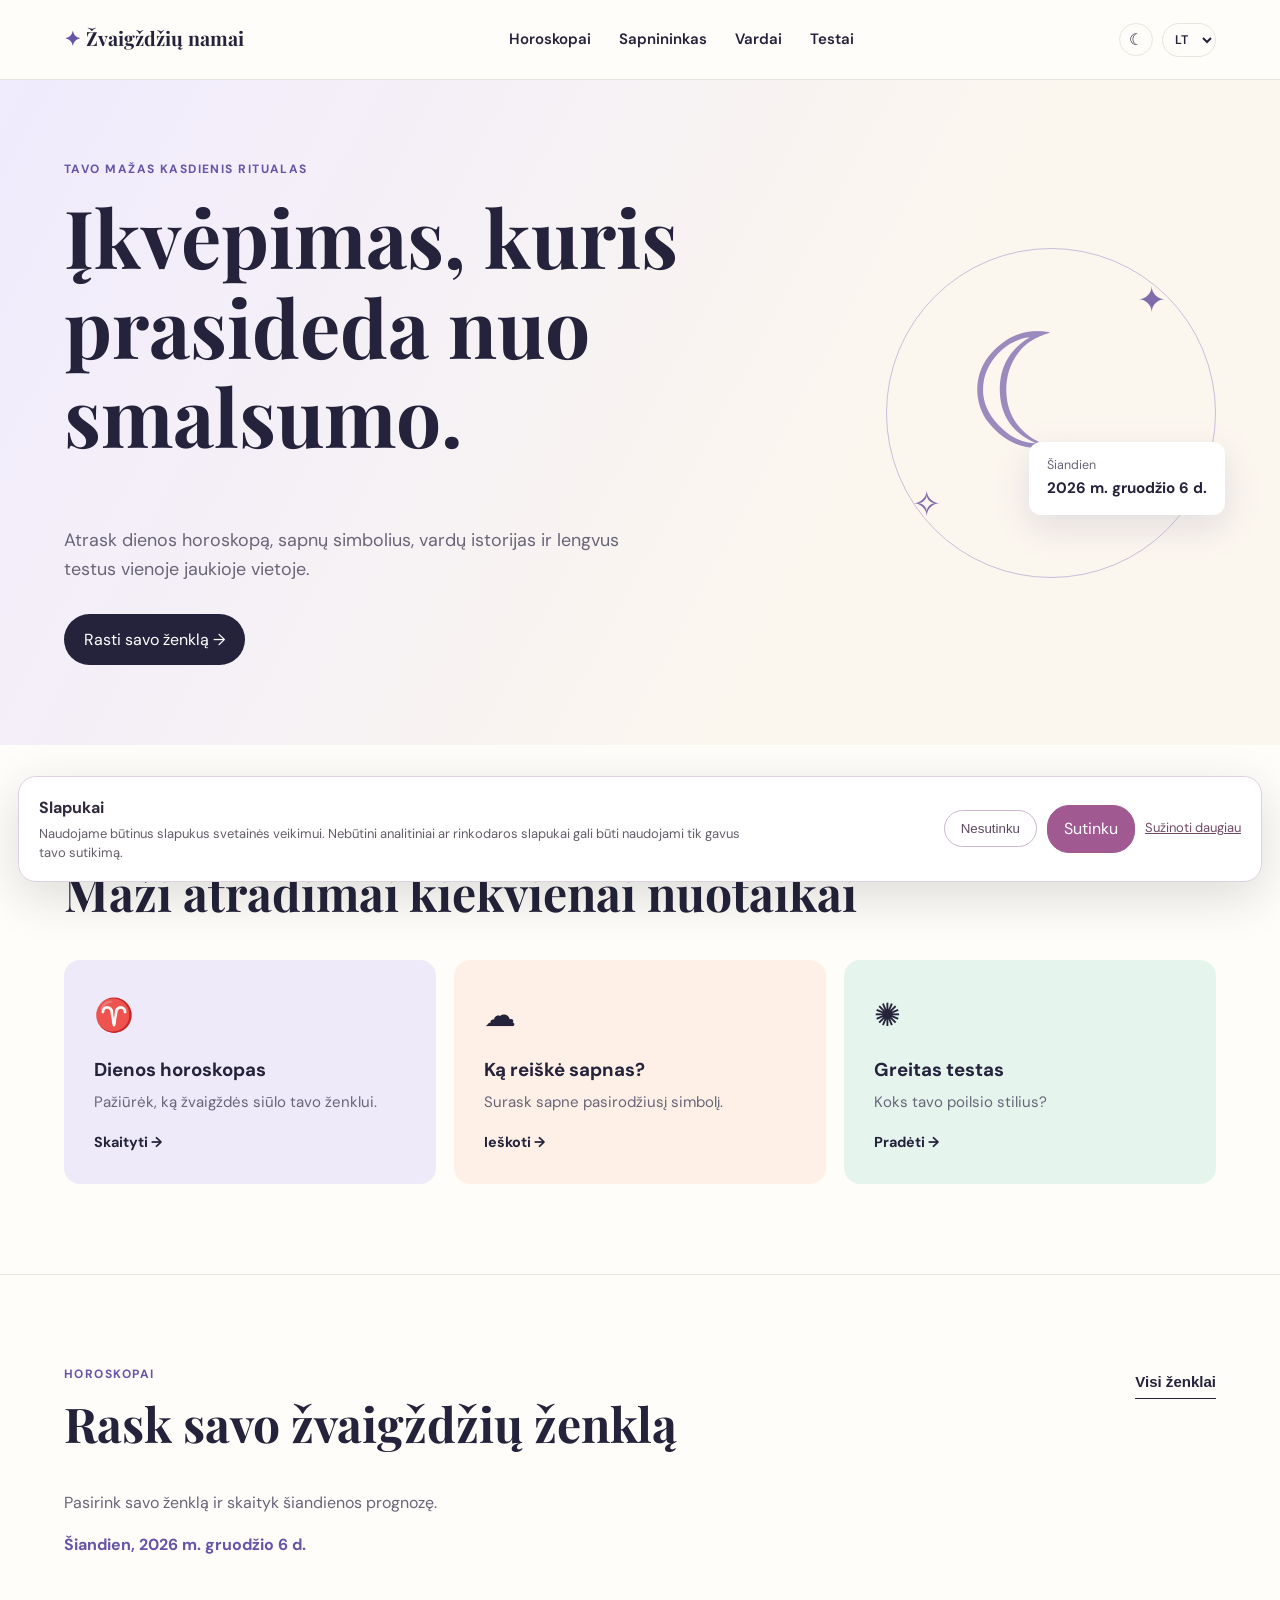
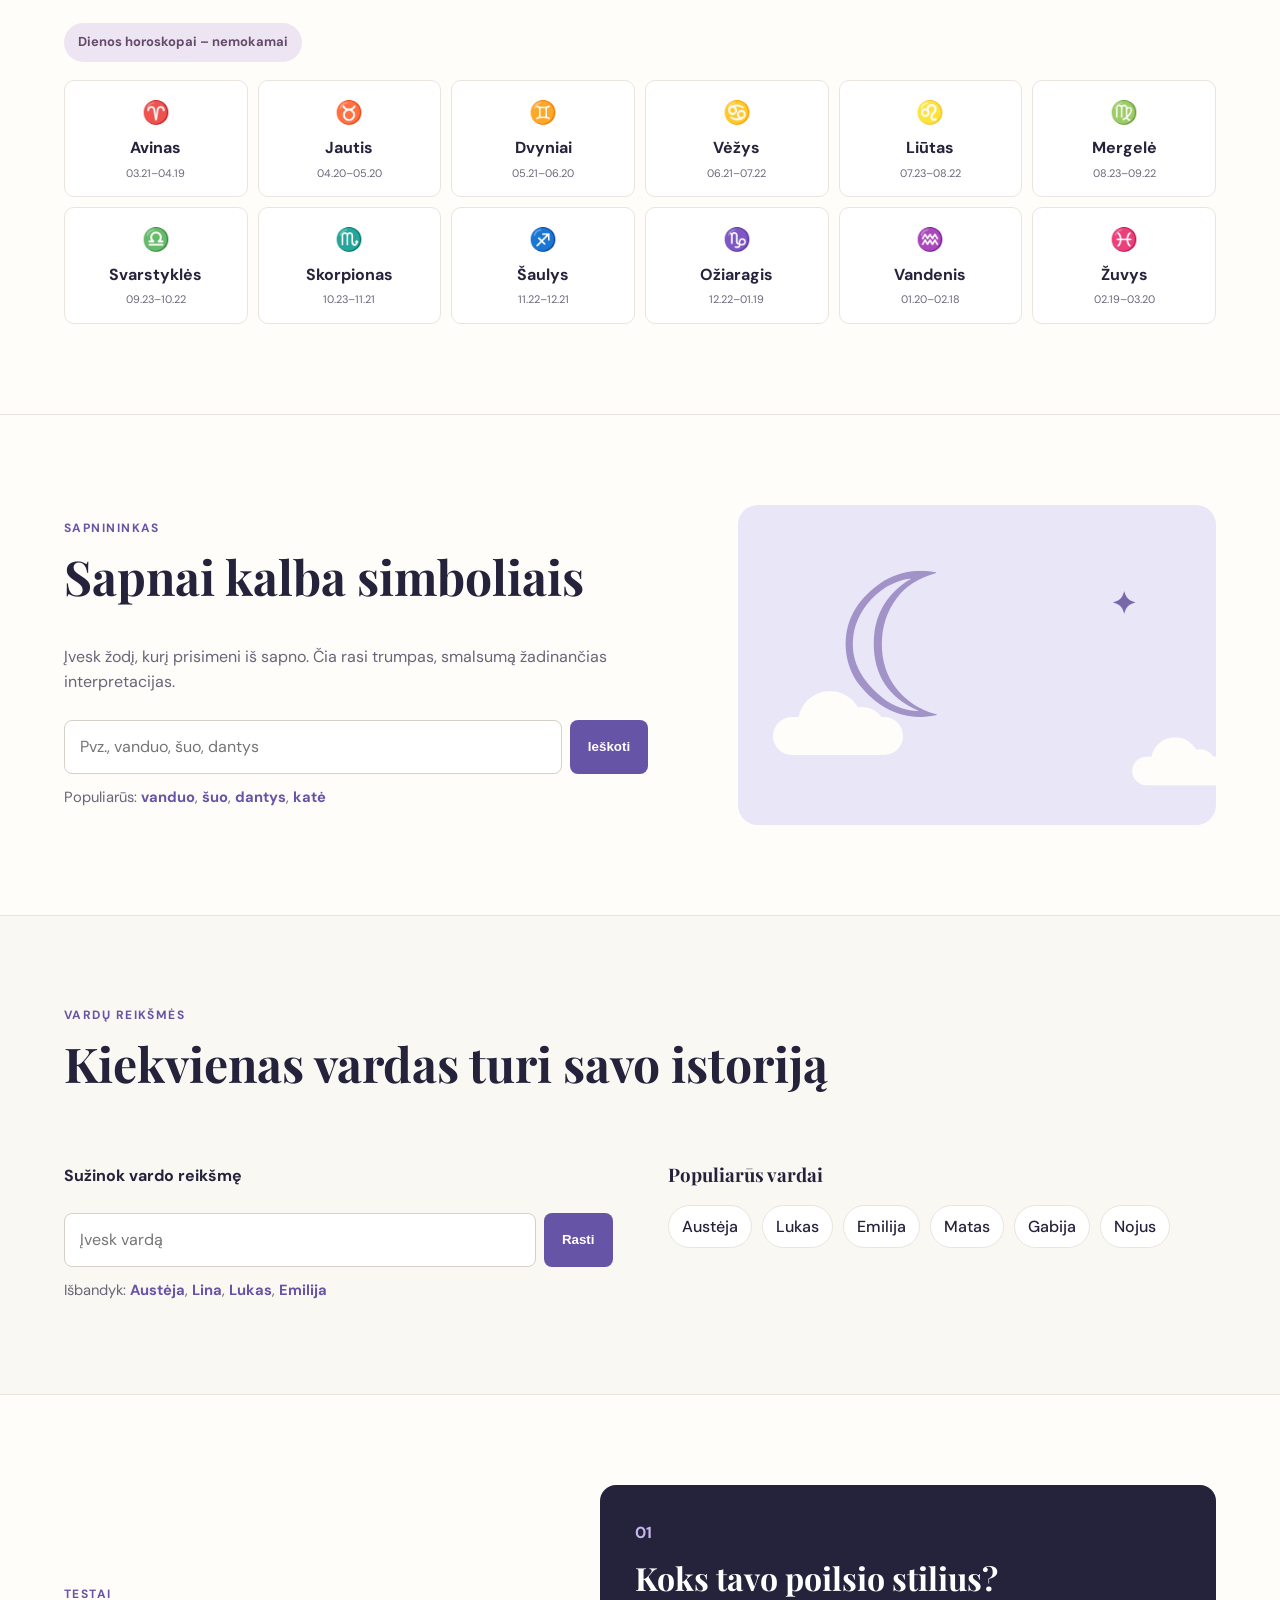
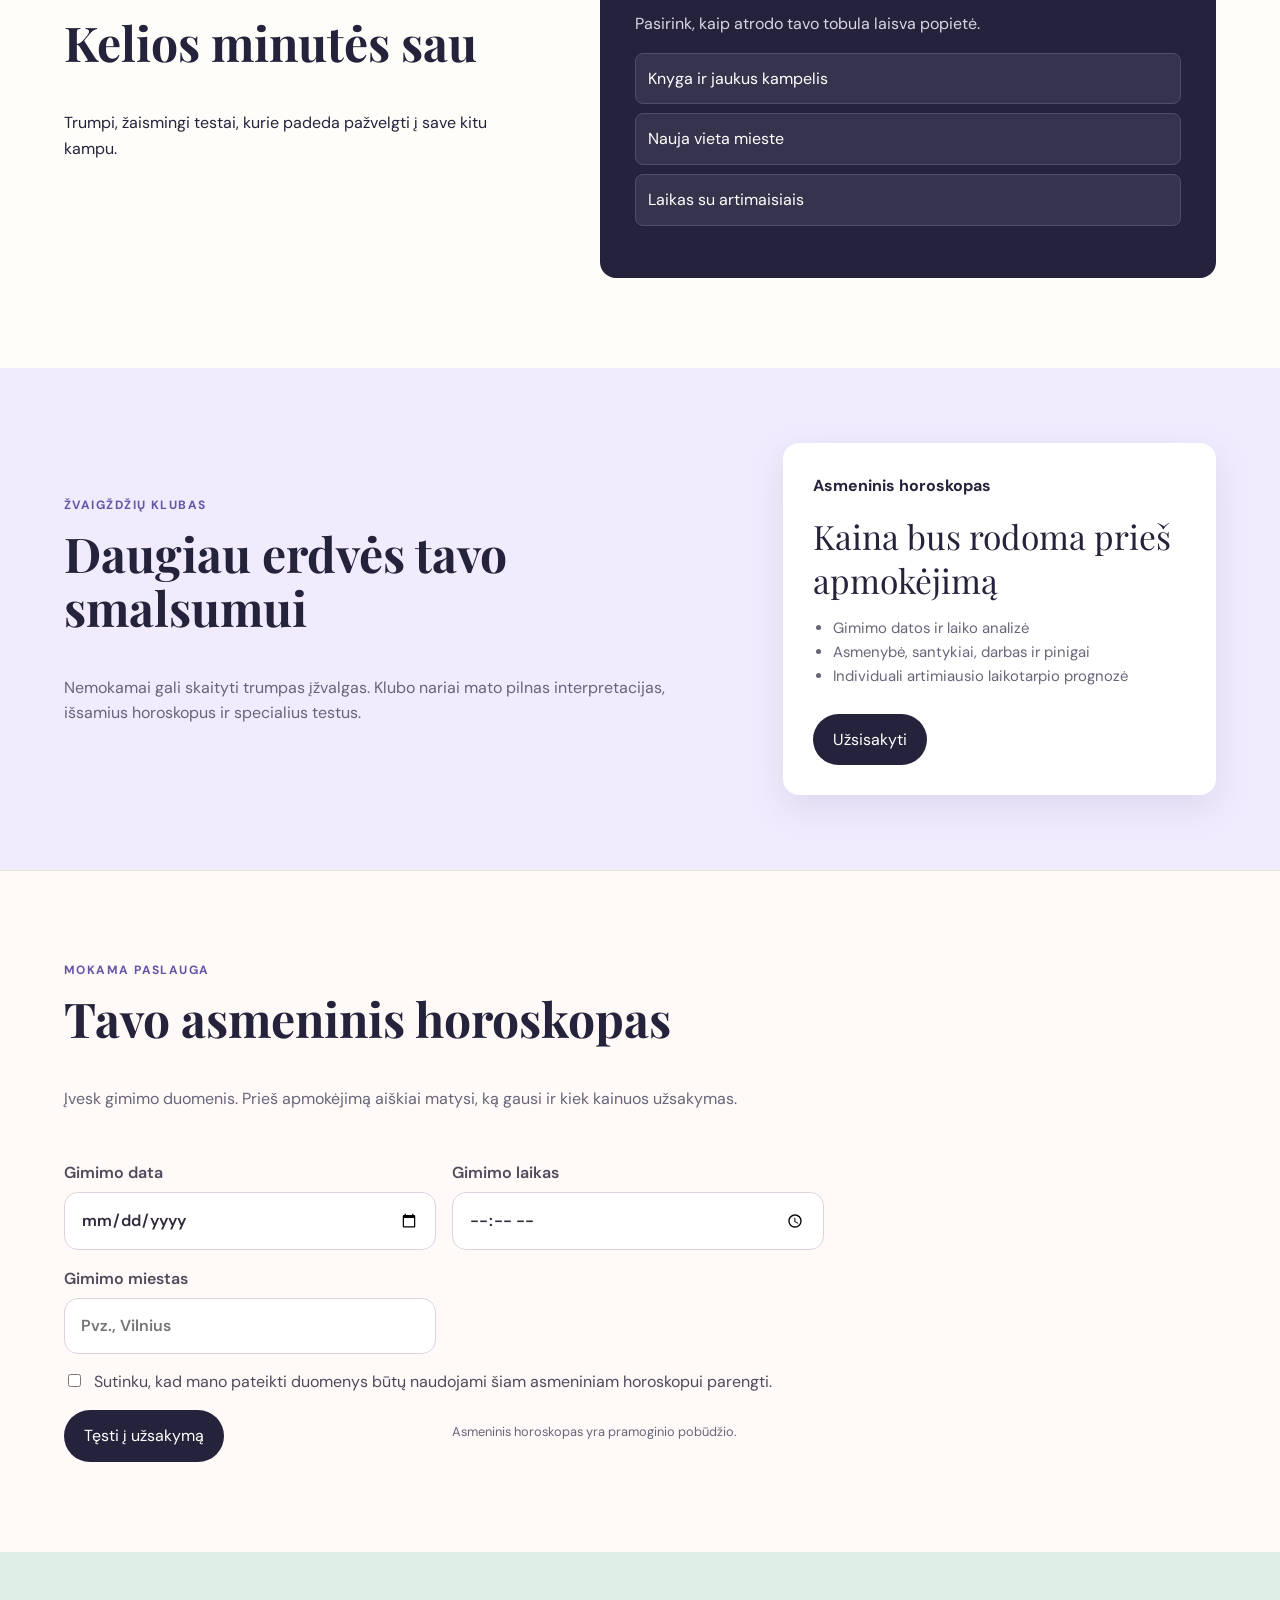
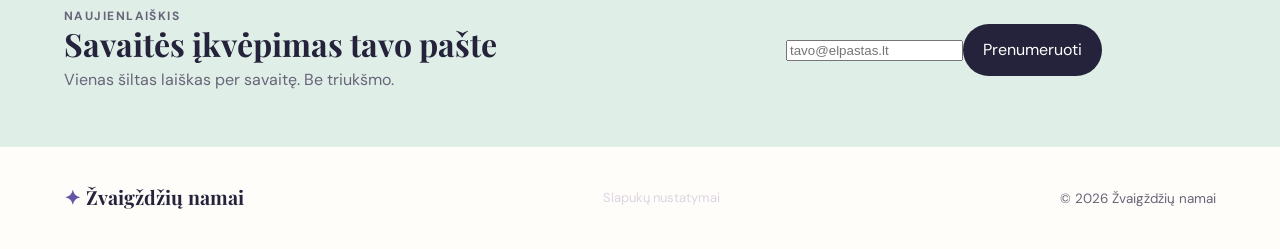
==== commit 35cae971: "Add files via upload" ====
--- a/index.html
+++ b/index.html
@@ -8,11 +8,11 @@
     <link rel="preconnect" href="https://fonts.googleapis.com" />
     <link rel="preconnect" href="https://fonts.gstatic.com" crossorigin />
     <link href="https://fonts.googleapis.com/css2?family=DM+Sans:wght@400;500;600;700&family=Playfair+Display:wght@600;700&display=swap" rel="stylesheet" />
-    <link rel="stylesheet" href="styles.css?v=20260816-2" />
-    <link rel="stylesheet" href="membership.css?v=20260816-2" />
-    <link rel="stylesheet" href="preferences.css?v=20260816-2" />
-    <link rel="stylesheet" href="horoscope.css?v=20260816-2" />
-    <link rel="stylesheet" href="dark-mode.css?v=20260816-2" />
+    <link rel="stylesheet" href="styles.css?v=20260816-3" />
+    <link rel="stylesheet" href="membership.css?v=20260816-3" />
+    <link rel="stylesheet" href="preferences.css?v=20260816-3" />
+    <link rel="stylesheet" href="horoscope.css?v=20260816-3" />
+    <link rel="stylesheet" href="dark-mode.css?v=20260816-3" />
   </head>
   <body>
     <header class="site-header">
@@ -53,20 +53,20 @@
       </section>
 
       <section class="content-section horoscope-section" id="horoskopai" aria-labelledby="horoscope-title">
-        <div class="section-heading"><div><p class="eyebrow">Horoskopai</p><h2 id="horoscope-title">Rask savo žvaigždžių ženklą</h2><p>Pasirink savo ženklą ir skaityk šiandienos prognozę.</p></div><button class="text-button" id="show-all-signs">Visi ženklai</button></div>
+        <div class="section-heading"><div><p class="eyebrow">Horoskopai</p><h2 id="horoscope-title">Rask savo žvaigždžių ženklą</h2><p>Pasirink savo ženklą ir skaityk šiandienos prognozę.</p><p class="horoscope-today-date" id="horoscope-today-date"></p></div><button class="text-button" id="show-all-signs">Visi ženklai</button></div>
         <div class="free-badge">Dienos horoskopai – nemokamai</div>
         <div class="zodiac-grid" id="zodiac-grid"></div>
         <article class="daily-reading" id="daily-reading" aria-live="polite"><p class="reading-label">Pasirink ženklą</p><h3>Tavo dienos žinutė laukia čia</h3><p>Spustelėk savo Zodiako ženklą ir perskaityk trumpą įkvėpimą.</p></article>
       </section>
 
       <section class="content-section split-section" id="sapnininkas" aria-labelledby="dream-title">
-        <div class="section-copy"><p class="eyebrow">Sapnininkas</p><h2 id="dream-title">Sapnai kalba simboliais</h2><p>Įvesk žodį, kurį prisimeni iš sapno. Čia rasi trumpas, smalsumą žadinančias interpretacijas.</p><div class="search-box"><label class="sr-only" for="dream-search">Ieškoti sapno simbolio</label><input id="dream-search" type="search" placeholder="Pvz., vanduo, šuo, dantys" /><button id="dream-button">Ieškoti</button></div><div id="dream-result" class="search-result" aria-live="polite">Populiarūs: <button data-dream="vanduo">vanduo</button>, <button data-dream="šuo">šuo</button>, <button data-dream="dantys">dantys</button></div></div>
+        <div class="section-copy"><p class="eyebrow">Sapnininkas</p><h2 id="dream-title">Sapnai kalba simboliais</h2><p>Įvesk žodį, kurį prisimeni iš sapno. Čia rasi trumpas, smalsumą žadinančias interpretacijas.</p><div class="search-box"><label class="sr-only" for="dream-search">Ieškoti sapno simbolio</label><input id="dream-search" type="search" placeholder="Pvz., vanduo, šuo, dantys" /><button id="dream-button">Ieškoti</button></div><div id="dream-result" class="search-result" aria-live="polite">Populiarūs: <button data-dream="vanduo">vanduo</button>, <button data-dream="šuo">šuo</button>, <button data-dream="dantys">dantys</button>, <button data-dream="katė">katė</button></div></div>
         <div class="illustration dream-illustration" aria-hidden="true"><span>☾</span><i class="cloud c1"></i><i class="cloud c2"></i><b>✦</b></div>
       </section>
 
       <section class="content-section names-section" id="vardai" aria-labelledby="name-title">
         <div class="section-heading"><div><p class="eyebrow">Vardų reikšmės</p><h2 id="name-title">Kiekvienas vardas turi savo istoriją</h2></div></div>
-        <div class="names-layout"><div class="name-search"><label for="name-search">Sužinok vardo reikšmę</label><div class="search-box"><input id="name-search" type="search" placeholder="Įvesk vardą" /><button id="name-button">Rasti</button></div><div id="name-result" class="search-result" aria-live="polite">Išbandyk: <button data-name="Austėja">Austėja</button>, <button data-name="Lukas">Lukas</button>, <button data-name="Emilija">Emilija</button></div></div><div class="popular-names"><h3>Populiarūs vardai</h3><div class="name-pills"><button data-name="Austėja">Austėja</button><button data-name="Lukas">Lukas</button><button data-name="Emilija">Emilija</button><button data-name="Matas">Matas</button><button data-name="Gabija">Gabija</button><button data-name="Nojus">Nojus</button></div></div></div>
+        <div class="names-layout"><div class="name-search"><label for="name-search">Sužinok vardo reikšmę</label><div class="search-box"><input id="name-search" type="search" placeholder="Įvesk vardą" /><button id="name-button">Rasti</button></div><div id="name-result" class="search-result" aria-live="polite">Išbandyk: <button data-name="Austėja">Austėja</button>, <button data-name="Lina">Lina</button>, <button data-name="Lukas">Lukas</button>, <button data-name="Emilija">Emilija</button></div></div><div class="popular-names"><h3>Populiarūs vardai</h3><div class="name-pills"><button data-name="Austėja">Austėja</button><button data-name="Lukas">Lukas</button><button data-name="Emilija">Emilija</button><button data-name="Matas">Matas</button><button data-name="Gabija">Gabija</button><button data-name="Nojus">Nojus</button></div></div></div>
       </section>
 
       <section class="content-section quiz-section" id="testai" aria-labelledby="quiz-title">
@@ -134,10 +134,10 @@
       </div>
     </div>
     <dialog class="paywall" id="paywall"><button class="close-modal" aria-label="Uždaryti">×</button><p class="eyebrow">Pilna įžvalga</p><h2>Atrakink daugiau „Žvaigždžių namų“</h2><p>Šis demonstracinis langas rodo, kaip veiks mokamas turinys. Prijungus mokėjimų sistemą, čia lankytojas saugiai pasirinks planą ir apmokės narystę.</p><div class="modal-price"><strong>Mokamas turinys</strong><span>Kaina ir sąlygos rodomos prieš apmokėjimą</span></div><button class="button" id="demo-unlock">Išbandyti atrakinimą</button><p class="small-print"></p></dialog>
-    <script src="app.js?v=20260816-2"></script>
-    <script src="personal-horoscope.js?v=20260816-2"></script>
-    <script src="paywall.js?v=20260816-2"></script>
-    <script src="preferences.js?v=20260816-2"></script>
-    <script src="horoscope.js?v=20260816-2"></script>
+    <script src="app.js?v=20260816-3"></script>
+    <script src="personal-horoscope.js?v=20260816-3"></script>
+    <script src="paywall.js?v=20260816-3"></script>
+    <script src="preferences.js?v=20260816-3"></script>
+    <script src="horoscope.js?v=20260816-3"></script>
   </body>
 </html>
--- a/styles.css
+++ b/styles.css
@@ -34,3 +34,5 @@
 .free-preview>p{margin:0 0 12px;color:var(--ink)}
 .cookie-settings-link{border:0;background:none;color:#ddd5e2;text-decoration:none;font:inherit;font-size:13px;padding:0;cursor:pointer}
 .cookie-settings-link:hover{text-decoration:underline}
+
+.horoscope-today-date{font-weight:700;color:var(--violet)!important;margin-top:10px}.premium-revealed{background:var(--lav);padding:18px;border-radius:12px}.premium-revealed p{font-size:1rem;line-height:1.7}
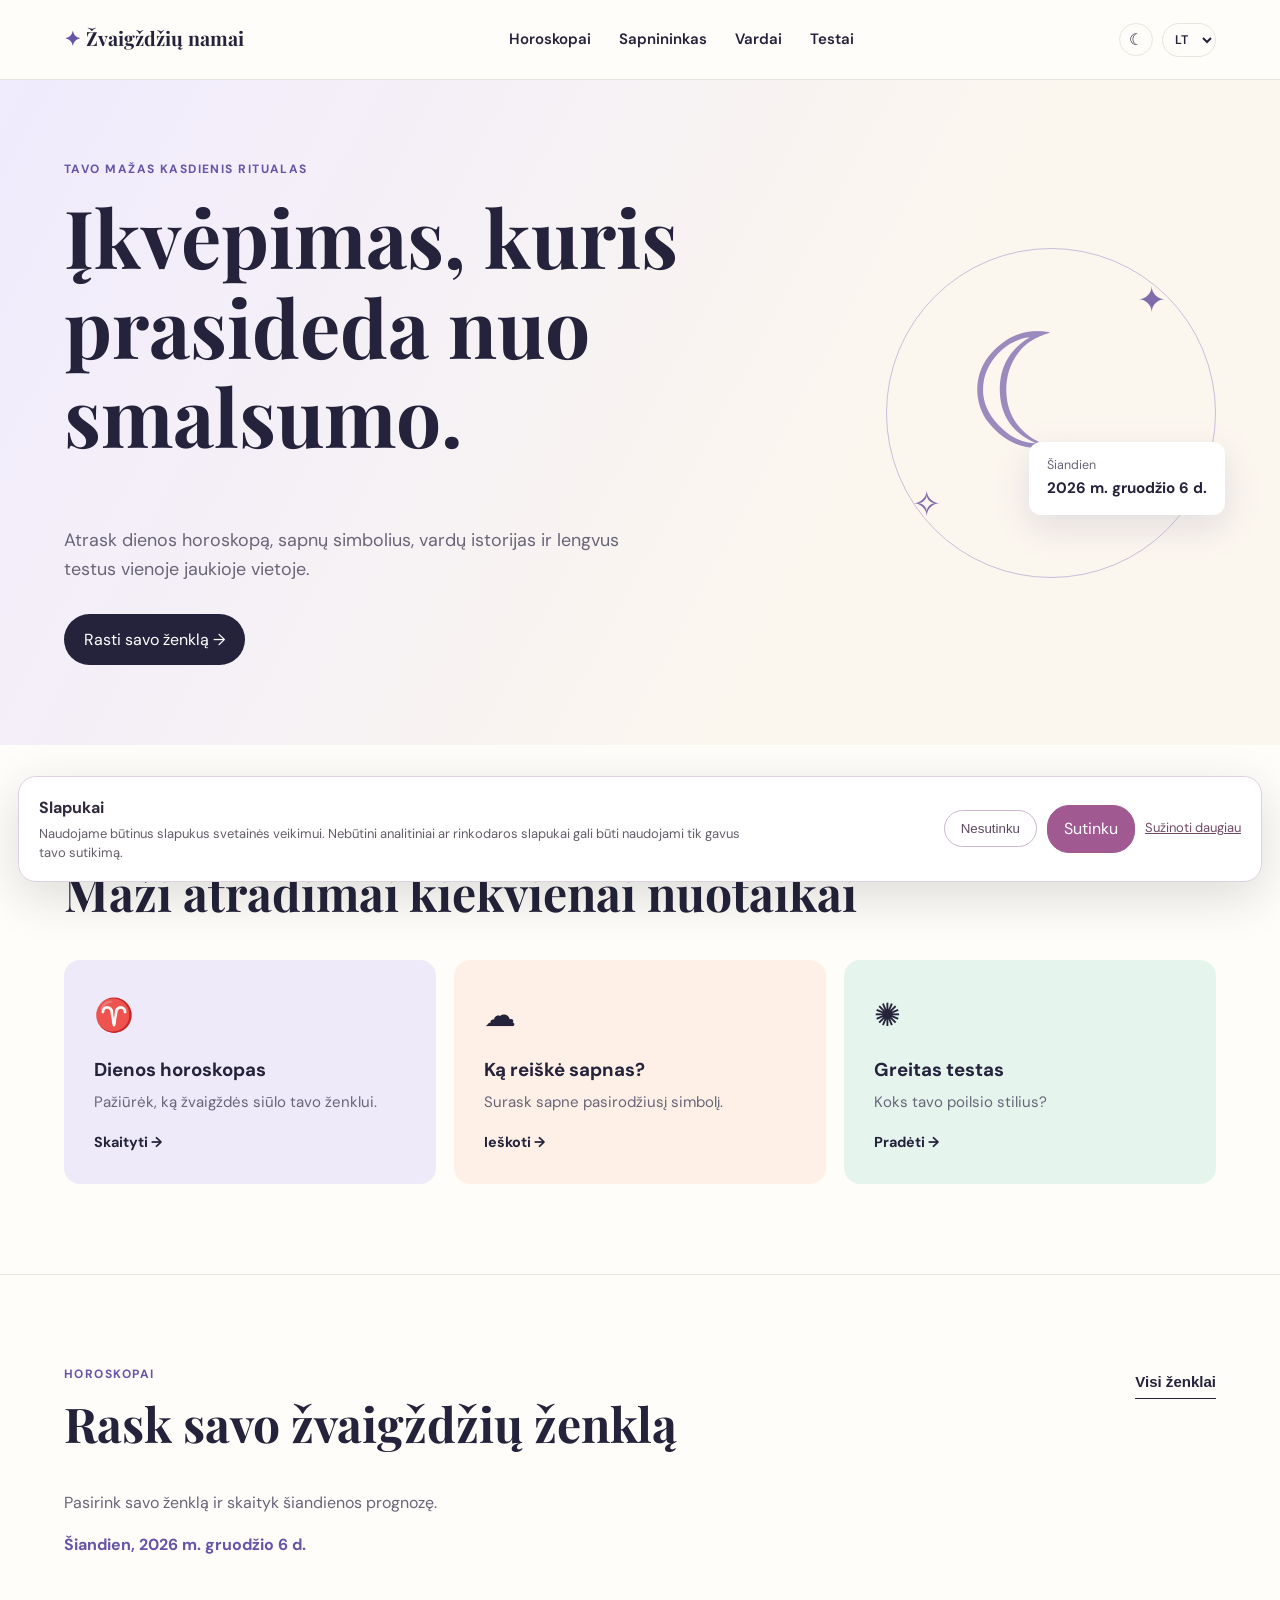
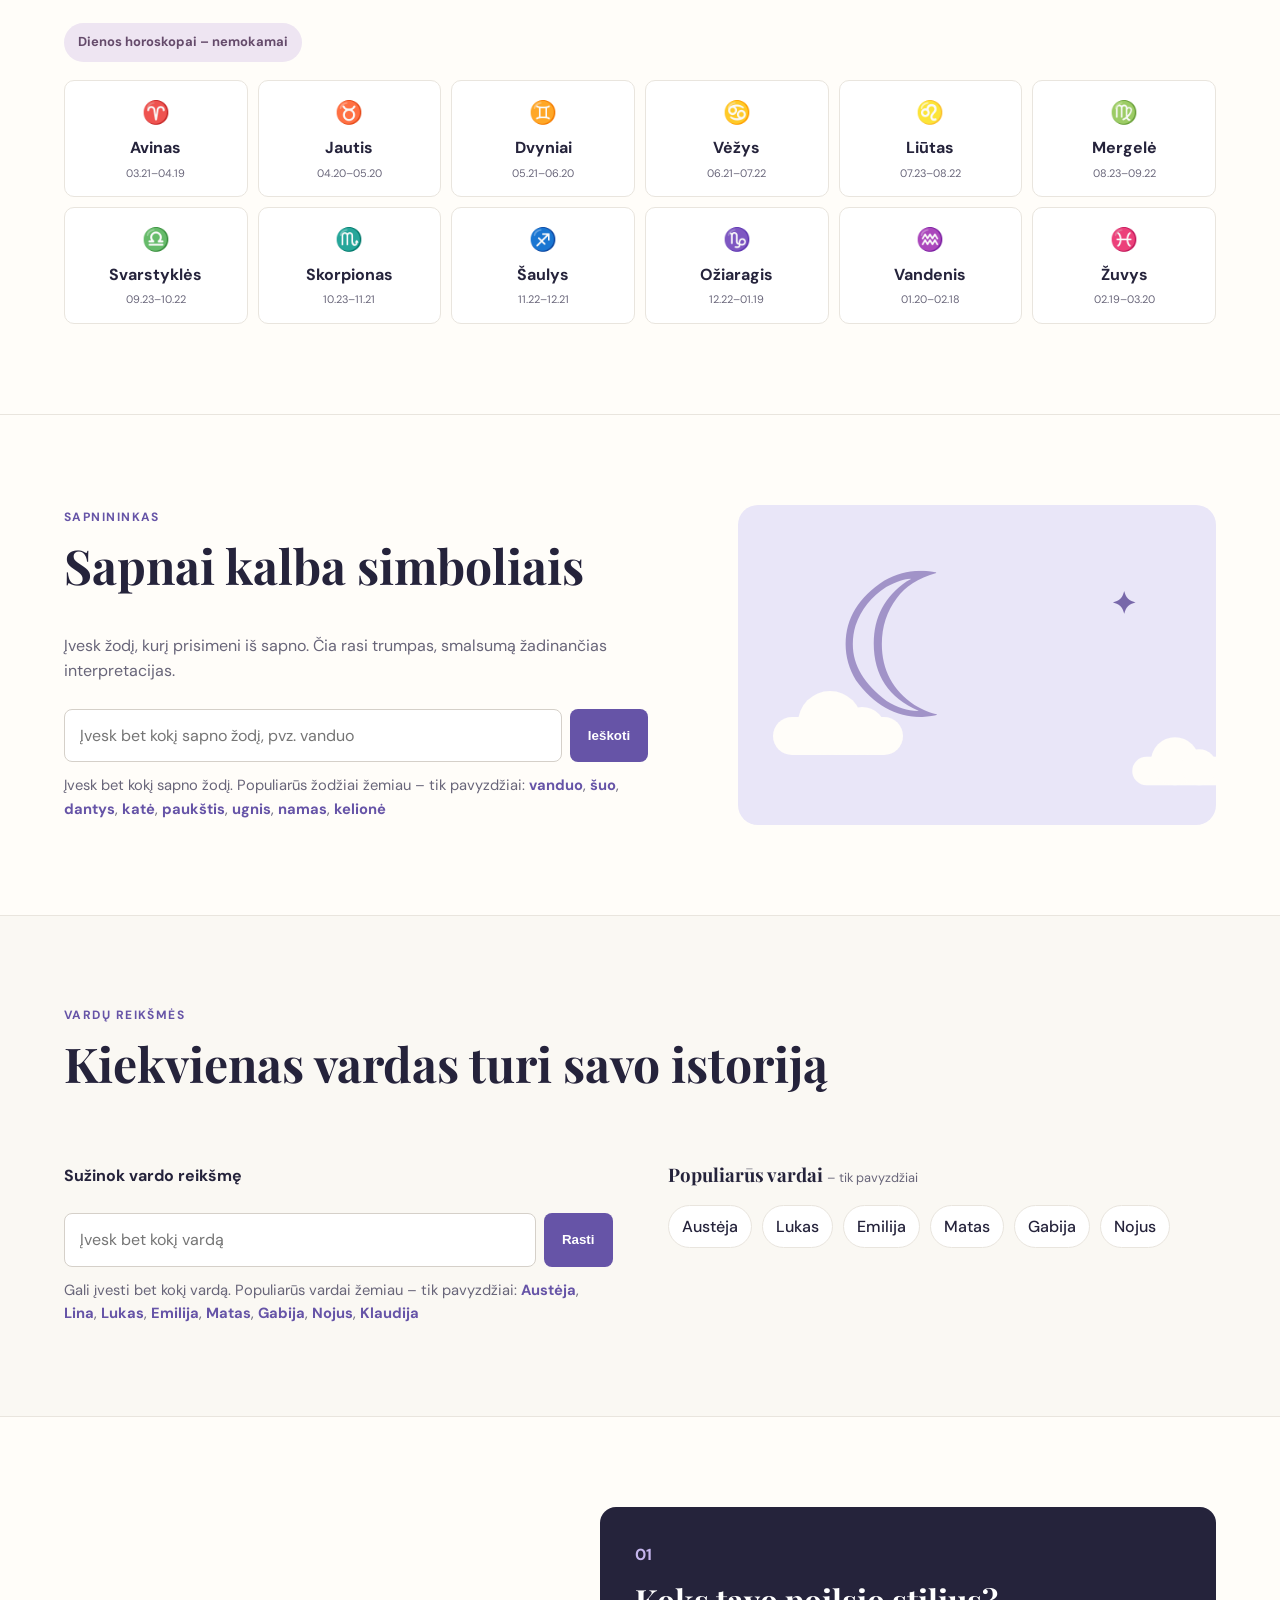
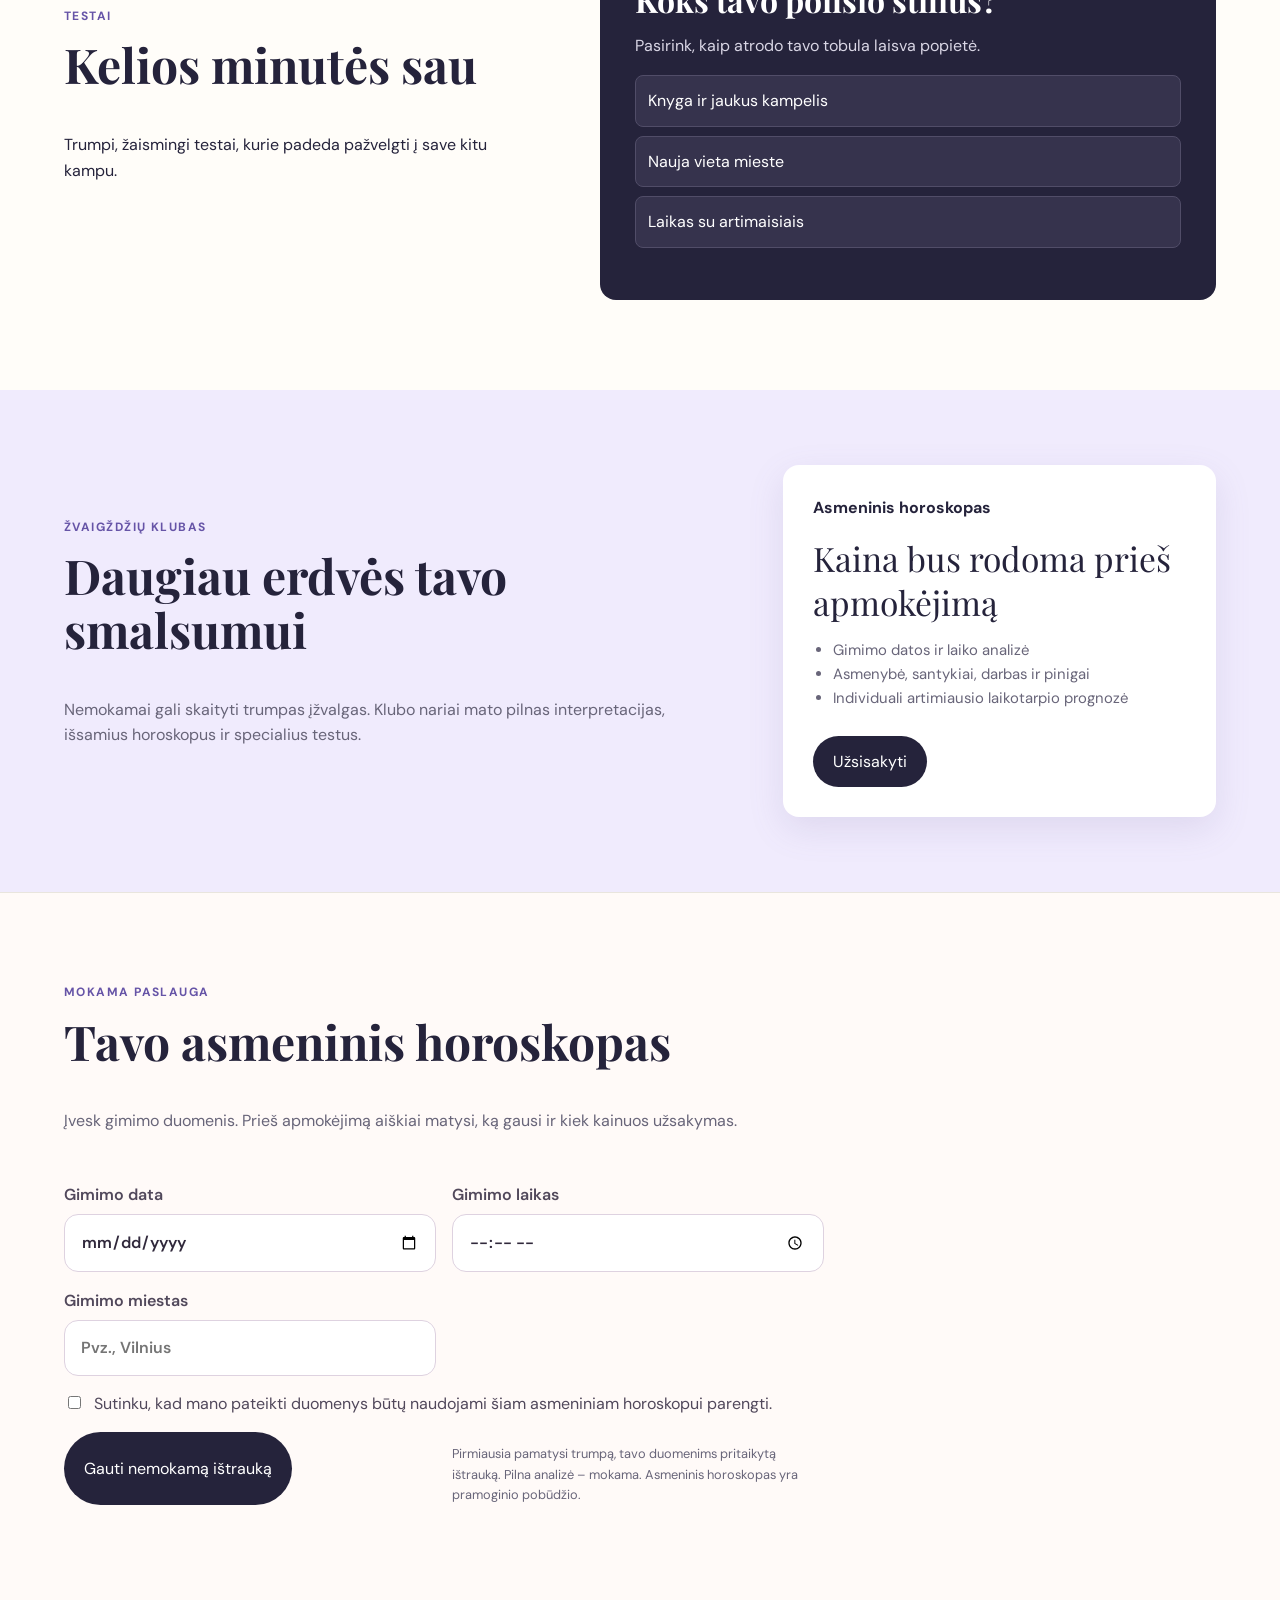
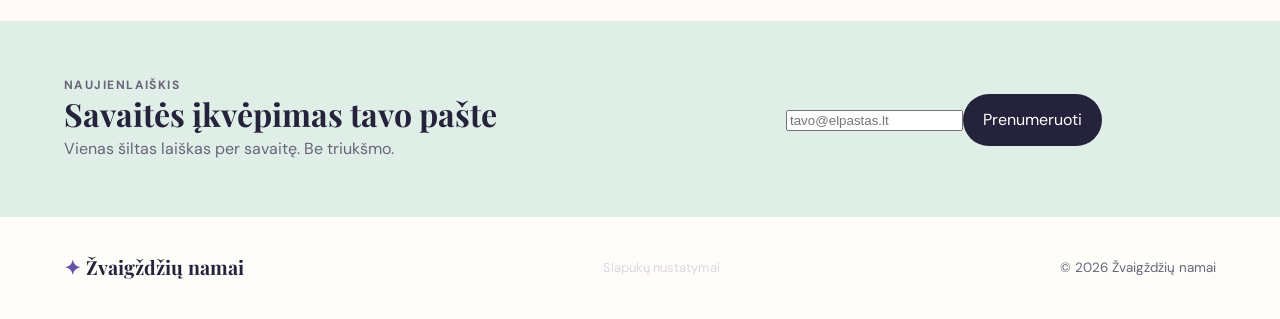
==== commit b398df96: "Add files via upload" ====
--- a/index.html
+++ b/index.html
@@ -8,11 +8,11 @@
     <link rel="preconnect" href="https://fonts.googleapis.com" />
     <link rel="preconnect" href="https://fonts.gstatic.com" crossorigin />
     <link href="https://fonts.googleapis.com/css2?family=DM+Sans:wght@400;500;600;700&family=Playfair+Display:wght@600;700&display=swap" rel="stylesheet" />
-    <link rel="stylesheet" href="styles.css?v=20260816-3" />
-    <link rel="stylesheet" href="membership.css?v=20260816-3" />
-    <link rel="stylesheet" href="preferences.css?v=20260816-3" />
-    <link rel="stylesheet" href="horoscope.css?v=20260816-3" />
-    <link rel="stylesheet" href="dark-mode.css?v=20260816-3" />
+    <link rel="stylesheet" href="styles.css?v=20260816-5" />
+    <link rel="stylesheet" href="membership.css?v=20260816-5" />
+    <link rel="stylesheet" href="preferences.css?v=20260816-5" />
+    <link rel="stylesheet" href="horoscope.css?v=20260816-5" />
+    <link rel="stylesheet" href="dark-mode.css?v=20260816-5" />
   </head>
   <body>
     <header class="site-header">
@@ -60,13 +60,13 @@
       </section>
 
       <section class="content-section split-section" id="sapnininkas" aria-labelledby="dream-title">
-        <div class="section-copy"><p class="eyebrow">Sapnininkas</p><h2 id="dream-title">Sapnai kalba simboliais</h2><p>Įvesk žodį, kurį prisimeni iš sapno. Čia rasi trumpas, smalsumą žadinančias interpretacijas.</p><div class="search-box"><label class="sr-only" for="dream-search">Ieškoti sapno simbolio</label><input id="dream-search" type="search" placeholder="Pvz., vanduo, šuo, dantys" /><button id="dream-button">Ieškoti</button></div><div id="dream-result" class="search-result" aria-live="polite">Populiarūs: <button data-dream="vanduo">vanduo</button>, <button data-dream="šuo">šuo</button>, <button data-dream="dantys">dantys</button>, <button data-dream="katė">katė</button></div></div>
+        <div class="section-copy"><p class="eyebrow">Sapnininkas</p><h2 id="dream-title">Sapnai kalba simboliais</h2><p>Įvesk žodį, kurį prisimeni iš sapno. Čia rasi trumpas, smalsumą žadinančias interpretacijas.</p><div class="search-box"><label class="sr-only" for="dream-search">Ieškoti sapno simbolio</label><input id="dream-search" type="search" placeholder="Įvesk bet kokį sapno žodį, pvz. vanduo" /><button id="dream-button">Ieškoti</button></div><div id="dream-result" class="search-result" aria-live="polite"><span class="search-hint">Įvesk bet kokį sapno žodį. Populiarūs žodžiai žemiau – tik pavyzdžiai:</span> <button data-dream="vanduo">vanduo</button>, <button data-dream="šuo">šuo</button>, <button data-dream="dantys">dantys</button>, <button data-dream="katė">katė</button>, <button data-dream="paukštis">paukštis</button>, <button data-dream="ugnis">ugnis</button>, <button data-dream="namas">namas</button>, <button data-dream="kelionė">kelionė</button></div></div>
         <div class="illustration dream-illustration" aria-hidden="true"><span>☾</span><i class="cloud c1"></i><i class="cloud c2"></i><b>✦</b></div>
       </section>
 
       <section class="content-section names-section" id="vardai" aria-labelledby="name-title">
         <div class="section-heading"><div><p class="eyebrow">Vardų reikšmės</p><h2 id="name-title">Kiekvienas vardas turi savo istoriją</h2></div></div>
-        <div class="names-layout"><div class="name-search"><label for="name-search">Sužinok vardo reikšmę</label><div class="search-box"><input id="name-search" type="search" placeholder="Įvesk vardą" /><button id="name-button">Rasti</button></div><div id="name-result" class="search-result" aria-live="polite">Išbandyk: <button data-name="Austėja">Austėja</button>, <button data-name="Lina">Lina</button>, <button data-name="Lukas">Lukas</button>, <button data-name="Emilija">Emilija</button></div></div><div class="popular-names"><h3>Populiarūs vardai</h3><div class="name-pills"><button data-name="Austėja">Austėja</button><button data-name="Lukas">Lukas</button><button data-name="Emilija">Emilija</button><button data-name="Matas">Matas</button><button data-name="Gabija">Gabija</button><button data-name="Nojus">Nojus</button></div></div></div>
+        <div class="names-layout"><div class="name-search"><label for="name-search">Sužinok vardo reikšmę</label><div class="search-box"><input id="name-search" type="search" placeholder="Įvesk bet kokį vardą" /><button id="name-button">Rasti</button></div><div id="name-result" class="search-result" aria-live="polite"><span class="search-hint">Gali įvesti bet kokį vardą. Populiarūs vardai žemiau – tik pavyzdžiai:</span> <button data-name="Austėja">Austėja</button>, <button data-name="Lina">Lina</button>, <button data-name="Lukas">Lukas</button>, <button data-name="Emilija">Emilija</button>, <button data-name="Matas">Matas</button>, <button data-name="Gabija">Gabija</button>, <button data-name="Nojus">Nojus</button>, <button data-name="Klaudija">Klaudija</button></div></div><div class="popular-names"><h3>Populiarūs vardai <span class="popular-note">– tik pavyzdžiai</span></h3><div class="name-pills"><button data-name="Austėja">Austėja</button><button data-name="Lukas">Lukas</button><button data-name="Emilija">Emilija</button><button data-name="Matas">Matas</button><button data-name="Gabija">Gabija</button><button data-name="Nojus">Nojus</button></div></div></div>
       </section>
 
       <section class="content-section quiz-section" id="testai" aria-labelledby="quiz-title">
@@ -105,9 +105,10 @@
           <label>Gimimo laikas<input id="birth-time" type="time"></label>
           <label>Gimimo miestas<input id="birth-place" type="text" placeholder="Pvz., Vilnius" required></label>
           <label class="consent-row"><input id="personal-consent" type="checkbox" required> Sutinku, kad mano pateikti duomenys būtų naudojami šiam asmeniniam horoskopui parengti.</label>
-          <button class="button" type="submit">Tęsti į užsakymą</button>
-          <p class="small-print">Asmeninis horoskopas yra pramoginio pobūdžio.</p>
+          <button class="button" type="submit">Gauti nemokamą ištrauką</button>
+          <p class="small-print">Pirmiausia pamatysi trumpą, tavo duomenims pritaikytą ištrauką. Pilna analizė – mokama. Asmeninis horoskopas yra pramoginio pobūdžio.</p>
         </form>
+        <div id="personal-horoscope-preview" class="personal-preview" aria-live="polite"></div>
       </section>
       <section class="newsletter"><div><p class="eyebrow">Naujienlaiškis</p><h2>Savaitės įkvėpimas tavo pašte</h2><p>Vienas šiltas laiškas per savaitę. Be triukšmo.</p></div><form id="newsletter-form"><label class="sr-only" for="email">El. pašto adresas</label><input id="email" type="email" placeholder="tavo@elpastas.lt" required /><button class="button" type="submit">Prenumeruoti</button><p id="form-message" aria-live="polite"></p></form></section>
     </main>
@@ -134,10 +135,10 @@
       </div>
     </div>
     <dialog class="paywall" id="paywall"><button class="close-modal" aria-label="Uždaryti">×</button><p class="eyebrow">Pilna įžvalga</p><h2>Atrakink daugiau „Žvaigždžių namų“</h2><p>Šis demonstracinis langas rodo, kaip veiks mokamas turinys. Prijungus mokėjimų sistemą, čia lankytojas saugiai pasirinks planą ir apmokės narystę.</p><div class="modal-price"><strong>Mokamas turinys</strong><span>Kaina ir sąlygos rodomos prieš apmokėjimą</span></div><button class="button" id="demo-unlock">Išbandyti atrakinimą</button><p class="small-print"></p></dialog>
-    <script src="app.js?v=20260816-3"></script>
-    <script src="personal-horoscope.js?v=20260816-3"></script>
-    <script src="paywall.js?v=20260816-3"></script>
-    <script src="preferences.js?v=20260816-3"></script>
-    <script src="horoscope.js?v=20260816-3"></script>
+    <script src="app.js?v=20260816-5"></script>
+    <script src="personal-horoscope.js?v=20260816-5"></script>
+    <script src="paywall.js?v=20260816-5"></script>
+    <script src="preferences.js?v=20260816-5"></script>
+    <script src="horoscope.js?v=20260816-5"></script>
   </body>
 </html>
--- a/membership.css
+++ b/membership.css
@@ -1 +1,21 @@
 .membership{background:#f0ebfd;display:grid;grid-template-columns:1.2fr .8fr;gap:70px;align-items:center;padding-top:75px;padding-bottom:75px}.membership>div:first-child{max-width:650px}.membership>div:first-child>p:not(.eyebrow){color:var(--muted)}.price-card{padding:30px;background:#fff;border-radius:16px;box-shadow:0 12px 35px #786da026}.plan-name{font-weight:700}.price{font:2.1rem 'Playfair Display',serif;margin-bottom:15px}.price small{font:400 1rem 'DM Sans',sans-serif;color:var(--muted)}.price-card ul{padding-left:20px;color:var(--muted);font-size:.93rem;margin-bottom:25px}.paywall{border:0;border-radius:18px;padding:38px;max-width:510px;color:var(--ink);box-shadow:0 25px 80px #25233b55}.paywall::backdrop{background:#25233b99}.paywall h2{font-size:2.2rem}.paywall>p:not(.eyebrow){color:var(--muted)}.close-modal{position:absolute;right:15px;top:10px;border:0;background:none;font-size:2rem;cursor:pointer;color:var(--muted)}.modal-price{border-radius:10px;background:var(--lav);padding:15px 18px;margin:22px 0;display:flex;justify-content:space-between;align-items:center}.modal-price span,.small-print{font-size:.8rem;color:var(--muted)}.small-print{margin:12px 0 0!important}.unlock-inline{position:relative;z-index:1;border:0;background:var(--violet);color:#fff;border-radius:99px;padding:8px 13px;font:700 .82rem 'DM Sans';cursor:pointer;margin-top:4px}@media(max-width:760px){.membership{grid-template-columns:1fr;gap:28px;padding-top:55px;padding-bottom:55px}.paywall{padding:30px 24px;width:calc(100% - 28px)}}
+
+
+.personal-preview{margin-top:26px}
+.personal-preview-card{background:var(--lav);border:1px solid #d8cfee;border-radius:18px;padding:26px;box-shadow:0 10px 30px #786da018}
+.personal-preview-card h3{margin:.35rem 0 .5rem;font-family:'Playfair Display',serif;font-size:1.55rem}
+.personal-preview-card p{color:var(--muted)}
+.personal-preview-meta{font-size:.88rem}
+.personal-premium-card{margin-top:20px;padding:18px;border-radius:14px;background:#fff;border:1px solid #ddd5ea;display:grid;gap:9px}
+.personal-premium-card span{color:var(--muted);font-size:.9rem}
+.personal-premium-card .button{justify-self:start}
+.search-hint{color:var(--muted)}
+.popular-note{font:400 .8rem 'DM Sans',sans-serif;color:var(--muted)}
+@media(max-width:760px){
+  .personal-preview-card{padding:20px}
+  .personal-premium-card .button{width:100%}
+}
+[data-theme="dark"] .personal-preview-card{background:#302a43;border-color:#514862;color:#f7f4fb}
+[data-theme="dark"] .personal-preview-card p{color:#ddd6e8}
+[data-theme="dark"] .personal-premium-card{background:#211d2d;border-color:#514862}
+[data-theme="dark"] .personal-premium-card span{color:#d6cede}
